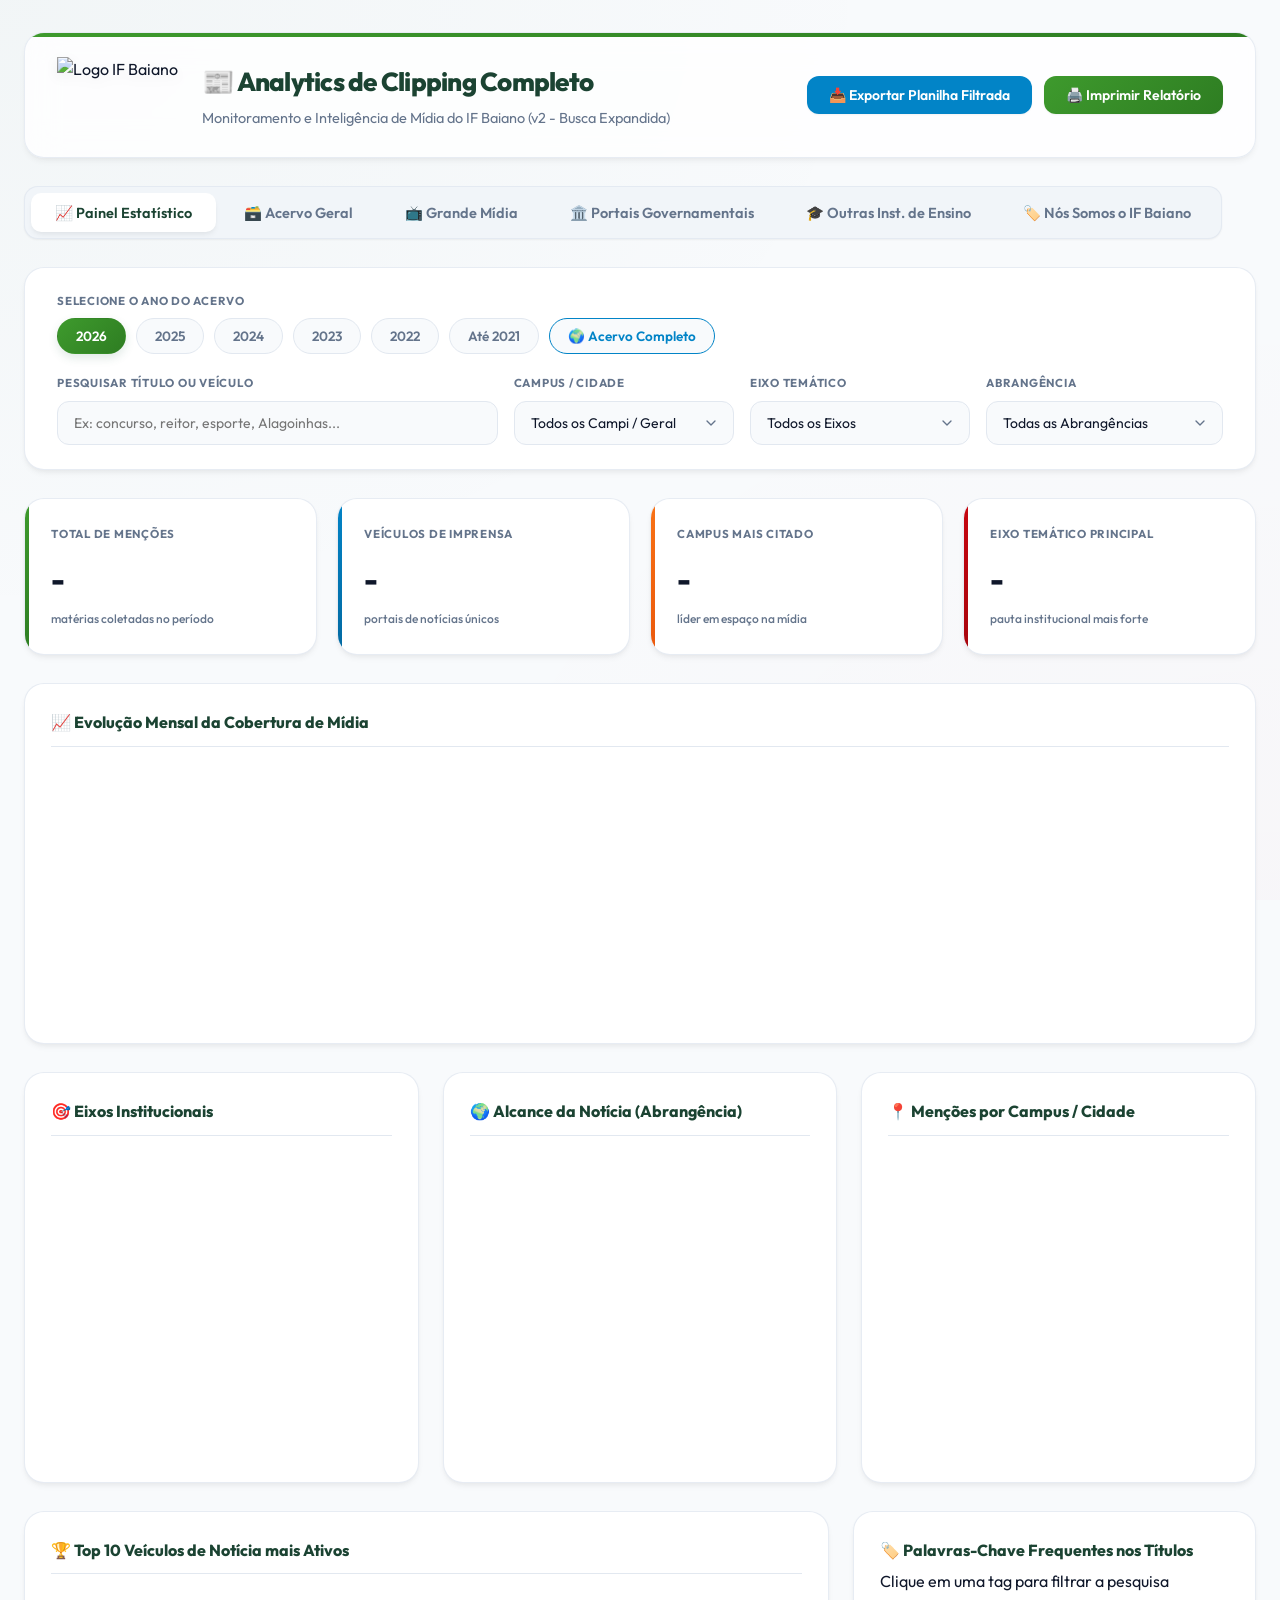
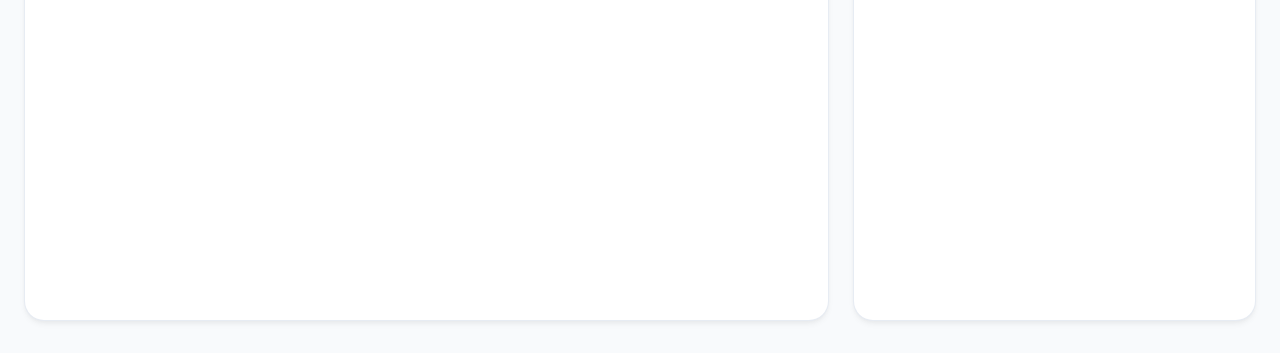
==== index.html @ 55d8e1f7 "Add files via upload" ====
<!DOCTYPE html>
<html lang="pt-BR">
<head>
    <meta charset="UTF-8">
    <meta name="viewport" content="width=device-width, initial-scale=1.0">
    <title>Dashboard Analytics | Clipping IF Baiano (Completo)</title>
    <link rel="icon" href="data:,">
    
    <!-- Google Fonts & Tailwind-like CSS variables -->
    <link href="https://fonts.googleapis.com/css2?family=Outfit:wght@300;400;500;600;700;800&display=swap" rel="stylesheet">
    <script src="https://cdnjs.cloudflare.com/ajax/libs/PapaParse/5.4.1/papaparse.min.js"></script>
    <script src="https://cdn.jsdelivr.net/npm/chart.js"></script>
    
    <style>
        :root {
            --brand-primary: #3E9A2D; /* Verde Forest Escuro IF Baiano */
            --brand-secondary: #2E7D22; /* Verde Médio */
            --brand-accent: #C80710; /* Vermelho IF Baiano */
            --brand-accent-hover: #A6050D;
            --brand-light-green: #F4F9F4;
            --brand-gradient: linear-gradient(135deg, #3E9A2D 0%, #2E7D22 100%);
            --brand-accent-gradient: linear-gradient(135deg, #C80710 0%, #A6050D 100%);
            
            --bg-main: #f8fafc;
            --bg-card: #ffffff;
            --border-color: #e2e8f0;
            --text-main: #0f172a;
            --text-muted: #64748b;
            
            --shadow-sm: 0 1px 2px rgba(0,0,0,0.05);
            --shadow-md: 0 4px 6px -1px rgba(0,0,0,0.05), 0 2px 4px -1px rgba(0,0,0,0.03);
            --shadow-lg: 0 10px 25px -5px rgba(0,0,0,0.05), 0 8px 10px -6px rgba(0,0,0,0.03);
            --transition-smooth: all 0.25s cubic-bezier(0.4, 0, 0.2, 1);
        }

        * {
            box-sizing: border-box;
            margin: 0;
            padding: 0;
        }

        body {
            font-family: 'Outfit', sans-serif;
            background-color: var(--bg-main);
            color: var(--text-main);
            line-height: 1.6;
            padding: 32px 24px;
            background-image: 
                radial-gradient(at 0% 0%, rgba(45, 106, 79, 0.03) 0px, transparent 50%),
                radial-gradient(at 100% 100%, rgba(217, 4, 41, 0.015) 0px, transparent 50%);
            background-attachment: fixed;
        }

        .container {
            max-width: 1440px;
            margin: 0 auto;
            display: flex;
            flex-direction: column;
            gap: 28px;
        }

        /* HEADER */
        header {
            display: flex;
            align-items: center;
            justify-content: space-between;
            background: rgba(255, 255, 255, 0.8);
            backdrop-filter: blur(16px);
            -webkit-backdrop-filter: blur(16px);
            padding: 24px 32px;
            border-radius: 20px;
            box-shadow: var(--shadow-md);
            border: 1px solid rgba(226, 232, 240, 0.8);
            position: relative;
            overflow: hidden;
            flex-wrap: wrap;
            gap: 24px;
        }

        header::before {
            content: '';
            position: absolute;
            top: 0;
            left: 0;
            width: 100%;
            height: 4px;
            background: var(--brand-gradient);
        }

        .header-left {
            display: flex;
            align-items: center;
            gap: 24px;
            z-index: 2;
        }

        .logo-if {
            height: 76px;
            object-fit: contain;
            transition: var(--transition-smooth);
            filter: drop-shadow(0 4px 6px rgba(0,0,0,0.05));
        }

        .logo-if:hover {
            transform: scale(1.04) rotate(-1deg);
        }

        .header-title h1 {
            font-size: 26px;
            font-weight: 800;
            color: #1b4332;
            letter-spacing: -0.75px;
        }

        .header-title p {
            color: var(--text-muted);
            font-size: 14.5px;
            font-weight: 400;
            margin-top: 4px;
        }

        .header-actions {
            display: flex;
            gap: 12px;
            z-index: 2;
        }

        /* BUTTONS */
        .btn {
            display: inline-flex;
            align-items: center;
            gap: 8px;
            background-color: var(--bg-card);
            border: 1px solid var(--border-color);
            padding: 10px 22px;
            border-radius: 12px;
            font-size: 14px;
            font-weight: 600;
            color: var(--text-main);
            cursor: pointer;
            transition: var(--transition-smooth);
            font-family: inherit;
            box-shadow: var(--shadow-sm);
        }

        .btn:hover {
            background-color: #f8fafc;
            border-color: #cbd5e1;
            transform: translateY(-2px);
            box-shadow: var(--shadow-md);
        }
        
        .btn:active {
            transform: translateY(0);
        }

        .btn-primary {
            background: var(--brand-gradient);
            border: none;
            color: #ffffff;
        }

        .btn-primary:hover {
            background: linear-gradient(135deg, #143225 0%, #1e4634 100%);
            border: none;
            box-shadow: 0 4px 12px rgba(45, 106, 79, 0.2);
        }

        .btn-accent {
            background: #0284c7;
            border: none;
            color: #ffffff;
        }

        .btn-accent:hover {
            background: #0369a1;
            border: none;
            box-shadow: 0 4px 12px rgba(2, 132, 199, 0.2);
        }

        /* NAVIGATION TABS */
        .tabs-nav {
            display: flex;
            background: #f1f5f9;
            padding: 6px;
            border-radius: 14px;
            gap: 4px;
            max-width: fit-content;
            border: 1px solid rgba(226, 232, 240, 0.8);
            box-shadow: var(--shadow-sm);
        }

        .tab-btn {
            background: none;
            border: none;
            font-size: 14.5px;
            font-weight: 600;
            color: var(--text-muted);
            cursor: pointer;
            padding: 10px 24px;
            border-radius: 10px;
            transition: var(--transition-smooth);
            font-family: inherit;
        }

        .tab-btn:hover:not(.active) {
            color: var(--brand-primary);
            background: rgba(255, 255, 255, 0.5);
        }

        .tab-btn.active {
            color: #1b4332;
            background: var(--bg-card);
            box-shadow: var(--shadow-md);
        }

        /* FILTER BAR & ACTIONS */
        .filter-panel {
            background: var(--bg-card);
            padding: 24px 32px;
            border-radius: 20px;
            box-shadow: var(--shadow-md);
            border: 1px solid rgba(226, 232, 240, 0.8);
            display: flex;
            flex-direction: column;
            gap: 20px;
            position: relative;
        }

        .filter-row {
            display: flex;
            justify-content: space-between;
            align-items: center;
            flex-wrap: wrap;
            gap: 16px;
        }

        .year-filters {
            display: flex;
            gap: 10px;
            flex-wrap: wrap;
        }

        .btn-year {
            background: #f8fafc;
            border: 1px solid var(--border-color);
            padding: 8px 18px;
            border-radius: 30px;
            font-size: 13.5px;
            cursor: pointer;
            font-weight: 600;
            color: var(--text-muted);
            transition: var(--transition-smooth);
            font-family: inherit;
        }

        .btn-year:hover {
            background-color: #e2e8f0;
            color: var(--text-main);
            transform: translateY(-1px);
        }

        .btn-year.active {
            background: var(--brand-gradient);
            color: #ffffff;
            border-color: transparent;
            box-shadow: 0 4px 10px rgba(45, 106, 79, 0.15);
        }

        .btn-year.especial {
            border-color: #0284c7;
            color: #0284c7;
        }

        .btn-year.especial:hover {
            background-color: #f0f9ff;
        }

        .btn-year.especial.active {
            background: linear-gradient(135deg, #0284c7 0%, #0369a1 100%);
            color: #ffffff;
            border-color: transparent;
            box-shadow: 0 4px 10px rgba(2, 132, 199, 0.15);
        }

        .filter-selects {
            display: grid;
            grid-template-columns: 2fr 1fr 1fr 1fr;
            gap: 16px;
            width: 100%;
        }

        @media (max-width: 900px) {
            .filter-selects {
                grid-template-columns: 1fr 1fr;
            }
        }

        @media (max-width: 600px) {
            .filter-selects {
                grid-template-columns: 1fr;
            }
        }

        .filter-select-group {
            display: flex;
            flex-direction: column;
            gap: 8px;
        }

        .filter-select-group label {
            font-size: 11.5px;
            font-weight: 700;
            text-transform: uppercase;
            color: var(--text-muted);
            letter-spacing: 0.75px;
        }

        .filter-select-group select {
            padding: 12px 16px;
            border-radius: 12px;
            border: 1px solid var(--border-color);
            font-family: inherit;
            font-size: 14px;
            color: var(--text-main);
            outline: none;
            background-color: #f8fafc;
            cursor: pointer;
            transition: var(--transition-smooth);
            appearance: none;
            background-image: url("data:image/svg+xml;charset=UTF-8,%3Csvg xmlns='http://www.w3.org/2000/svg' viewBox='0 0 24 24' fill='none' stroke='%2364748b' stroke-width='2' stroke-linecap='round' stroke-linejoin='round'%3E%3Cpolyline points='6 9 12 15 18 9'%3E%3C/polyline%3E%3C/svg%3E");
            background-repeat: no-repeat;
            background-position: right 14px center;
            background-size: 16px;
            padding-right: 40px;
        }

        .filter-select-group select:focus {
            border-color: var(--brand-secondary);
            background-color: #ffffff;
            box-shadow: 0 0 0 4px rgba(45, 106, 79, 0.12);
        }

        .search-box-container {
            display: flex;
            flex-direction: column;
            gap: 8px;
        }

        .search-box-container label {
            font-size: 11.5px;
            font-weight: 700;
            text-transform: uppercase;
            color: var(--text-muted);
            letter-spacing: 0.75px;
        }

        .search-input-wrapper {
            position: relative;
        }

        .search-input-wrapper input {
            width: 100%;
            padding: 12px 16px;
            padding-right: 44px;
            border-radius: 12px;
            border: 1px solid var(--border-color);
            outline: none;
            font-family: inherit;
            font-size: 14px;
            background-color: #f8fafc;
            transition: var(--transition-smooth);
        }

        .search-input-wrapper input:focus {
            border-color: var(--brand-secondary);
            background-color: #ffffff;
            box-shadow: 0 0 0 4px rgba(45, 106, 79, 0.12);
        }

        .search-clear-btn {
            position: absolute;
            right: 14px;
            top: 50%;
            transform: translateY(-50%);
            background: none;
            border: none;
            color: var(--text-muted);
            cursor: pointer;
            font-size: 16px;
            display: none;
            transition: var(--transition-smooth);
        }

        .search-clear-btn:hover {
            color: var(--brand-accent);
            transform: translateY(-50%) scale(1.1);
        }

        /* STATS CARDS */
        .stats-grid {
            display: grid;
            grid-template-columns: repeat(auto-fit, minmax(260px, 1fr));
            gap: 20px;
        }

        .stat-card {
            background: var(--bg-card);
            padding: 26px;
            border-radius: 20px;
            box-shadow: var(--shadow-md);
            border: 1px solid rgba(226, 232, 240, 0.8);
            display: flex;
            flex-direction: column;
            justify-content: space-between;
            position: relative;
            transition: var(--transition-smooth);
            overflow: hidden;
        }

        .stat-card::after {
            content: '';
            position: absolute;
            top: 0;
            left: 0;
            width: 4px;
            height: 100%;
            background: var(--brand-gradient);
        }

        .stat-card:hover {
            transform: translateY(-4px);
            box-shadow: var(--shadow-lg);
        }

        .stat-card.accent-red::after { background: var(--brand-accent-gradient); }
        .stat-card.accent-blue::after { background: linear-gradient(135deg, #0284c7 0%, #0369a1 100%); }
        .stat-card.accent-orange::after { background: linear-gradient(135deg, #f97316 0%, #ea580c 100%); }

        .stat-card h3 {
            font-size: 11.5px;
            color: var(--text-muted);
            text-transform: uppercase;
            font-weight: 700;
            letter-spacing: 0.75px;
            margin-bottom: 12px;
        }

        .stat-card .valor {
            font-size: 30px;
            font-weight: 800;
            color: #0f172a;
            margin-bottom: 6px;
            letter-spacing: -1px;
        }

        .stat-card .subtext {
            font-size: 12px;
            color: var(--text-muted);
            font-weight: 500;
        }

        /* KEYWORDS TAG CLOUD CARD */
        .keywords-card {
            background: var(--bg-card);
            padding: 26px;
            border-radius: 20px;
            box-shadow: var(--shadow-md);
            border: 1px solid rgba(226, 232, 240, 0.8);
            height: 100%;
            display: flex;
            flex-direction: column;
            gap: 16px;
        }

        .keywords-card h3 {
            font-size: 16px;
            font-weight: 750;
            color: #1b4332;
        }

        .tags-container {
            display: flex;
            flex-wrap: wrap;
            gap: 8px;
        }

        .tag-word {
            background-color: #f1f5f9;
            color: #475569;
            padding: 8px 14px;
            border-radius: 30px;
            font-size: 12.5px;
            font-weight: 600;
            cursor: pointer;
            transition: var(--transition-smooth);
            border: 1px solid var(--border-color);
        }

        .tag-word:hover {
            background-color: var(--brand-light-green);
            color: var(--brand-primary);
            border-color: #a7f3d0;
            transform: translateY(-1px) scale(1.03);
        }

        .tag-word.active {
            background: var(--brand-gradient);
            color: #ffffff;
            border-color: transparent;
            box-shadow: 0 4px 8px rgba(45, 106, 79, 0.15);
        }

        /* DASHBOARD CHARTS GRID */
        .charts-row-full {
            width: 100%;
        }

        .charts-grid-3 {
            display: grid;
            grid-template-columns: repeat(auto-fit, minmax(380px, 1fr));
            gap: 24px;
        }

        @media (max-width: 600px) {
            .charts-grid-3 {
                grid-template-columns: 1fr;
            }
        }

        .chart-box {
            background: var(--bg-card);
            padding: 26px;
            border-radius: 20px;
            box-shadow: var(--shadow-md);
            border: 1px solid rgba(226, 232, 240, 0.8);
            display: flex;
            flex-direction: column;
            gap: 20px;
            transition: var(--transition-smooth);
        }

        .chart-box:hover {
            box-shadow: var(--shadow-lg);
        }

        .chart-box h3 {
            font-size: 16px;
            font-weight: 750;
            color: #1b4332;
            padding-bottom: 10px;
            border-bottom: 1px solid var(--border-color);
        }

        .chart-container {
            position: relative;
            height: 300px;
            width: 100%;
        }

        /* TABLE VIEW */
        .table-box {
            background: var(--bg-card);
            padding: 26px;
            border-radius: 20px;
            box-shadow: var(--shadow-md);
            border: 1px solid rgba(226, 232, 240, 0.8);
            overflow: hidden;
            display: flex;
            flex-direction: column;
            gap: 16px;
        }

        .table-header {
            display: flex;
            justify-content: space-between;
            align-items: center;
            flex-wrap: wrap;
            gap: 12px;
        }

        .table-header h2 {
            font-size: 18px;
            font-weight: 750;
            color: #1b4332;
        }

        .table-wrapper {
            overflow-x: auto;
            border-radius: 12px;
            border: 1px solid var(--border-color);
        }

        table {
            width: 100%;
            border-collapse: collapse;
            font-size: 14.5px;
            text-align: left;
        }

        th {
            background-color: #f8fafc;
            color: var(--text-muted);
            font-weight: 750;
            padding: 16px 20px;
            border-bottom: 2px solid var(--border-color);
            font-size: 11.5px;
            text-transform: uppercase;
            letter-spacing: 0.75px;
        }

        td {
            padding: 16px 20px;
            border-bottom: 1px solid var(--border-color);
            color: var(--text-main);
            vertical-align: middle;
        }

        tr:last-child td {
            border-bottom: none;
        }

        tr {
            transition: var(--transition-smooth);
        }

        tr:hover td {
            background-color: #f8fafc;
        }

        /* BADGES FOR TABLE CELLS */
        .badge {
            display: inline-flex;
            align-items: center;
            padding: 5px 10px;
            border-radius: 8px;
            font-size: 11px;
            font-weight: 700;
            text-transform: uppercase;
            letter-spacing: 0.5px;
        }

        .badge-eixo-ensino { background: linear-gradient(120deg, #e8f5e9, #c8e6c9); color: #1b5e20; border: 1px solid rgba(27,94,32,0.1); }
        .badge-eixo-pesquisa { background: linear-gradient(120deg, #f3e5f5, #e1bee7); color: #4a148c; border: 1px solid rgba(74,20,140,0.1); }
        .badge-eixo-extensão { background: linear-gradient(120deg, #e3f2fd, #bbdefb); color: #0d47a1; border: 1px solid rgba(13,71,161,0.1); }
        .badge-eixo-rh { background: linear-gradient(120deg, #fff3e0, #ffe0b2); color: #e65100; border: 1px solid rgba(230,81,0,0.1); }
        .badge-eixo-institucional { background: linear-gradient(120deg, #f1f5f9, #e2e8f0); color: #475569; border: 1px solid rgba(71,85,105,0.1); }

        .badge-abrangencia-nac { background: #ffebee; color: #c62828; border: 1px solid rgba(198,40,40,0.1); }
        .badge-abrangencia-reg { background: #e0f2f1; color: #00695c; border: 1px solid rgba(0,105,92,0.1); }
        .badge-abrangencia-gov { background: #f1f8e9; color: #33691e; border: 1px solid rgba(51,105,30,0.1); }
        .badge-abrangencia-edu { background: #e0f7fa; color: #006064; border: 1px solid rgba(0,96,100,0.1); }
        .badge-abrangencia-nicho { background: #ede7f6; color: #4527a0; border: 1px solid rgba(69,39,160,0.1); }
        .badge-abrangencia-local { background: #eceff1; color: #37474f; border: 1px solid rgba(55,71,79,0.1); }

        .badge-campus {
            background-color: #f1f5f9;
            color: #475569;
            border: 1px solid var(--border-color);
        }

        .link-url {
            color: #0284c7;
            text-decoration: none;
            font-weight: 700;
            transition: var(--transition-smooth);
            font-size: 13.5px;
        }

        .link-url:hover {
            color: #0369a1;
            text-decoration: underline;
        }

        /* PAGINATION */
        .paginacao {
            display: flex;
            justify-content: space-between;
            align-items: center;
            margin-top: 12px;
            padding-top: 20px;
            border-top: 1px solid var(--border-color);
            flex-wrap: wrap;
            gap: 16px;
        }

        .pag-info {
            font-size: 14px;
            color: var(--text-muted);
            font-weight: 600;
        }

        .pag-controls {
            display: flex;
            align-items: center;
            gap: 6px;
            flex-wrap: wrap;
        }

        .btn-pag {
            display: inline-flex;
            align-items: center;
            justify-content: center;
            height: 38px;
            min-width: 38px;
            padding: 0 12px;
            background-color: var(--bg-card);
            border: 1px solid var(--border-color);
            border-radius: 10px;
            font-size: 13.5px;
            font-weight: 600;
            color: var(--text-main);
            cursor: pointer;
            transition: var(--transition-smooth);
            font-family: inherit;
        }

        .btn-pag:hover:not(:disabled) {
            background-color: #f1f5f9;
            border-color: #cbd5e1;
            color: var(--brand-primary);
        }

        .btn-pag.active {
            background: var(--brand-gradient);
            border-color: transparent;
            color: #ffffff;
            box-shadow: 0 4px 8px rgba(45, 106, 79, 0.15);
        }

        .btn-pag:disabled {
            opacity: 0.4;
            cursor: not-allowed;
            background-color: #f8fafc;
        }
        
        .pag-ellipsis {
            display: inline-flex;
            align-items: center;
            justify-content: center;
            width: 38px;
            height: 38px;
            font-size: 14px;
            color: var(--text-muted);
            font-weight: 600;
        }

        /* LOADING */
        .loading-overlay {
            position: fixed;
            top: 0;
            left: 0;
            width: 100%;
            height: 100%;
            background: rgba(255,255,255,0.9);
            display: flex;
            flex-direction: column;
            justify-content: center;
            align-items: center;
            z-index: 1000;
            display: none;
            gap: 20px;
            backdrop-filter: blur(8px);
        }

        .spinner {
            width: 54px;
            height: 54px;
            border: 4px solid var(--border-color);
            border-top-color: var(--brand-primary);
            border-radius: 50%;
            animation: spin 0.85s linear infinite;
        }

        @keyframes spin {
            to { transform: rotate(360deg); }
        }

        .tab-content {
            display: none;
            animation: fadeIn 0.35s cubic-bezier(0.4, 0, 0.2, 1);
        }

        .tab-content.active {
            display: flex;
            flex-direction: column;
            gap: 28px;
        }

        @keyframes fadeIn {
            from { opacity: 0; transform: translateY(6px); }
            to { opacity: 1; transform: translateY(0); }
        }

        /* PRINT STYLES */
        @media print {
            .tabs-nav, .filter-panel, .paginacao, .loading-overlay, .header-actions, .no-print, th:last-child, td:last-child {
                display: none !important;
            }
            body {
                background: white;
                padding: 0;
                color: #000;
            }
            .container {
                max-width: 100%;
                margin: 0;
            }
            .chart-box, .stat-card, .table-box {
                box-shadow: none !important;
                border: 1px solid #ddd !important;
                break-inside: avoid;
                margin-bottom: 15px;
            }
            .tab-content {
                display: block !important;
            }
            .tab-content:not(.active) {
                display: block !important;
            }
            table {
                font-size: 11px;
            }
            th, td {
                padding: 6px 8px;
            }
        }
    
        /* ===================== ACESSIBILIDADE & A11Y ===================== */
        .a11y-toolbar-top {
            display: flex; align-items: center; gap: 8px; margin-left: 15px;
        }
        .a11y-btn {
            background: rgba(255,255,255,0.15); border: 1px solid rgba(255,255,255,0.3);
            color: #fff; padding: 4px 10px; border-radius: 4px; font-size: 0.8rem;
            font-weight: 700; cursor: pointer; transition: 0.2s;
        }
        .a11y-btn:hover { background: #fff; color: #3E9A2D; }
        
        body.high-contrast {
            background: #000000 !important; color: #ffffff !important;
        }
        body.high-contrast header, body.high-contrast footer, body.high-contrast section, body.high-contrast div, body.high-contrast table, body.high-contrast tr, body.high-contrast td, body.high-contrast th {
            background: #000000 !important; color: #ffffff !important; border-color: #ffd700 !important;
        }
        body.high-contrast a, body.high-contrast h1, body.high-contrast h2, body.high-contrast h3, body.high-contrast p, body.high-contrast span {
            color: #ffffff !important; text-shadow: none !important;
        }
        body.high-contrast button, body.high-contrast .badge {
            background: #111111 !important; color: #ffd700 !important; border: 1px solid #ffd700 !important;
        }

    </style>
</head>
<body>

<!-- Global loading indicator -->
<div id="loading-global" class="loading-overlay">
    <div class="spinner"></div>
    <div style="font-weight:600; color:var(--brand-primary)">Processando acervo de mídia...</div>
</div>

<div class="container">
    <!-- Header -->
    <header>
        <div class="header-left">
            <img src="https://github.com/ascomifbaiano/radar-ifbaiano/blob/main/marca-if-baiano-vertical.png?raw=true" alt="Logo IF Baiano" class="logo-if">
            <div class="header-title">
                <h1>📰 Analytics de Clipping Completo</h1>
                <p>Monitoramento e Inteligência de Mídia do IF Baiano (v2 - Busca Expandida)</p>
            </div>
        </div>
        <div class="header-actions">
            <button class="btn btn-accent" onclick="exportarCSV()">📥 Exportar Planilha Filtrada</button>
            <button class="btn btn-primary" onclick="prepararEImprimir()">🖨️ Imprimir Relatório</button>
        </div>
    </header>

    <!-- Navigation Tabs -->
    <div class="tabs-nav" style="flex-wrap: wrap;">
        <button class="tab-btn active" id="tab-btn-metrics" onclick="abrirAba('aba-metricas')">📈 Painel Estatístico</button>
        <button class="tab-btn" id="tab-btn-table" onclick="abrirAba('aba-tabela')">🗃️ Acervo Geral</button>
        <button class="tab-btn" id="tab-btn-grande-midia" onclick="abrirAba('aba-grande-midia')">📺 Grande Mídia</button>
        <button class="tab-btn" id="tab-btn-gov" onclick="abrirAba('aba-gov')">🏛️ Portais Governamentais</button>
        <button class="tab-btn" id="tab-btn-edu" onclick="abrirAba('aba-edu')">🎓 Outras Inst. de Ensino</button>
        <button class="tab-btn" id="tab-btn-somos" onclick="abrirAba('aba-somos')">🏷️ Nós Somos o IF Baiano</button>
    </div>

    <!-- Filter Control Panel -->
    <div class="filter-panel">
        <div class="filter-row">
            <div class="filter-select-group" style="flex: 0 0 100%;">
                <label>Selecione o Ano do Acervo</label>
                <div class="year-filters" id="clipping-years-container"></div>
            </div>
        </div>
        
        <div class="filter-selects">
            <div class="search-box-container">
                <label for="inputBusca">Pesquisar Título ou Veículo</label>
                <div class="search-input-wrapper">
                    <input type="text" id="inputBusca" placeholder="Ex: concurso, reitor, esporte, Alagoinhas..." onkeyup="aplicarFiltros()">
                    <button class="search-clear-btn" id="search-clear-btn" onclick="limparBusca()">✕</button>
                </div>
            </div>

            <div class="filter-select-group">
                <label for="selectCampus">Campus / Cidade</label>
                <select id="selectCampus" onchange="aplicarFiltros()">
                    <option value="">Todos os Campi / Geral</option>
                </select>
            </div>

            <div class="filter-select-group">
                <label for="selectEixo">Eixo Temático</label>
                <select id="selectEixo" onchange="aplicarFiltros()">
                    <option value="">Todos os Eixos</option>
                    <option value="Ensino">Ensino</option>
                    <option value="Pesquisa">Pesquisa</option>
                    <option value="Extensão">Extensão</option>
                    <option value="Gestão e RH">Gestão e RH</option>
                    <option value="Institucional">Institucional</option>
                </select>
            </div>

            <div class="filter-select-group">
                <label for="selectAbrangencia">Abrangência</label>
                <select id="selectAbrangencia" onchange="aplicarFiltros()">
                    <option value="">Todas as Abrangências</option>
                    <option value="Imprensa Local">Imprensa Local</option>
                    <option value="Imprensa Regional (Bahia)">Imprensa Regional (Bahia)</option>
                    <option value="Imprensa (Nacional)">Imprensa (Nacional)</option>
                    <option value="Governamental">Governamental</option>
                    <option value="Outras Instituições de Ensino">Outras Instituições de Ensino</option>
                    <option value="Especializados (Nichos)">Especializados (Nichos)</option>
                </select>
            </div>
        </div>
    </div>

    <!-- Metrics View (Dashboard) -->
    <div id="aba-metricas" class="tab-content active">
        <!-- Key KPIs -->
        <div class="stats-grid">
            <div class="stat-card">
                <h3>Total de Menções</h3>
                <div id="kpi-total" class="valor">-</div>
                <div class="subtext">matérias coletadas no período</div>
            </div>
            <div class="stat-card accent-blue">
                <h3>Veículos de Imprensa</h3>
                <div id="kpi-veiculos" class="valor">-</div>
                <div class="subtext">portais de notícias únicos</div>
            </div>
            <div class="stat-card accent-orange">
                <h3>Campus Mais Citado</h3>
                <div id="kpi-top-campus" class="valor">-</div>
                <div class="subtext">líder em espaço na mídia</div>
            </div>
            <div class="stat-card accent-red">
                <h3>Eixo Temático Principal</h3>
                <div id="kpi-top-eixo" class="valor">-</div>
                <div class="subtext">pauta institucional mais forte</div>
            </div>
        </div>

        <!-- Trend Chart Evolution (Full Width) -->
        <div class="charts-row-full">
            <div class="chart-box">
                <h3>📈 Evolução Mensal da Cobertura de Mídia</h3>
                <div class="chart-container" style="height: 250px;">
                    <canvas id="chartEvolucao"></canvas>
                </div>
            </div>
        </div>

        <!-- 3-Column Grid for Distribution Charts -->
        <div class="charts-grid-3">
            <div class="chart-box">
                <h3>🎯 Eixos Institucionais</h3>
                <div class="chart-container">
                    <canvas id="chartEixos"></canvas>
                </div>
            </div>
            <div class="chart-box">
                <h3>🌍 Alcance da Notícia (Abrangência)</h3>
                <div class="chart-container">
                    <canvas id="chartAbrangencia"></canvas>
                </div>
            </div>
            <div class="chart-box">
                <h3>📍 Menções por Campus / Cidade</h3>
                <div class="chart-container">
                    <canvas id="chartCampi"></canvas>
                </div>
            </div>
        </div>

        <!-- Bottom Grid: Leaderboards and Tag Cloud -->
        <div class="charts-grid-3" style="grid-template-columns: 2fr 1fr;">
            <div class="chart-box">
                <h3>🏆 Top 10 Veículos de Notícia mais Ativos</h3>
                <div class="chart-container">
                    <canvas id="chartVeiculos"></canvas>
                </div>
            </div>
            <div class="keywords-card">
                <h3>🏷️ Palavras-Chave Frequentes nos Títulos</h3>
                <div class="subtext" style="margin-top: -10px; margin-bottom: 5px;">Clique em uma tag para filtrar a pesquisa</div>
                <div id="tags-cloud-container" class="tags-container">
                    <!-- Palavras frequentes dinâmicas -->
                </div>
            </div>
        </div>
    </div>

    <!-- Table View (Acervo) -->
    <div id="aba-tabela" class="tab-content">
        <div class="table-box">
            <div class="table-header">
                <h2 id="table-title">Registros Encontrados (Carregando...)</h2>
            </div>
            
            <div class="table-wrapper">
                <table>
                    <thead>
                        <tr>
                            <th width="100">Data</th>
                            <th width="140">Campus</th>
                            <th width="140">Eixo</th>
                            <th width="150">Abrangência</th>
                            <th width="200">Veículo</th>
                            <th>Assunto</th>
                            <th width="100" class="no-print">Link</th>
                        </tr>
                    </thead>
                    <tbody id="tabela-corpo"></tbody>
                </table>
            </div>

            <!-- Pagination controls -->
            <div class="paginacao">
                <div class="pag-info" id="info-pag">Exibindo 0 registros</div>
                <div class="pag-controls" id="pag-controls-container">
                    <!-- Botões de páginas dinâmicos -->
                </div>
            </div>
        </div>
    </div>

    <!-- Grande Mídia View -->
    <div id="aba-grande-midia" class="tab-content">
        <div class="table-box">
            <div class="table-header">
                <h2 id="grande-midia-table-title">Notícias na Grande Mídia (Carregando...)</h2>
            </div>
            <div class="table-wrapper">
                <table>
                    <thead>
                        <tr>
                            <th width="100">Data</th>
                            <th width="140">Campus</th>
                            <th width="140">Eixo</th>
                            <th width="150">Abrangência</th>
                            <th width="200">Veículo</th>
                            <th>Assunto</th>
                            <th width="100" class="no-print">Link</th>
                        </tr>
                    </thead>
                    <tbody id="grande-midia-tabela-corpo"></tbody>
                </table>
            </div>
            <div class="paginacao">
                <div class="pag-info" id="grande-midia-info-pag">Exibindo 0 registros</div>
                <div class="pag-controls" id="grande-midia-pag-controls-container"></div>
            </div>
        </div>
    </div>

    <!-- Portais Governamentais View -->
    <div id="aba-gov" class="tab-content">
        <div class="table-box">
            <div class="table-header">
                <h2 id="gov-table-title">Notícias em Portais Governamentais (Carregando...)</h2>
            </div>
            <div class="table-wrapper">
                <table>
                    <thead>
                        <tr>
                            <th width="100">Data</th>
                            <th width="140">Campus</th>
                            <th width="140">Eixo</th>
                            <th width="150">Abrangência</th>
                            <th width="200">Veículo</th>
                            <th>Assunto</th>
                            <th width="100" class="no-print">Link</th>
                        </tr>
                    </thead>
                    <tbody id="gov-tabela-corpo"></tbody>
                </table>
            </div>
            <div class="paginacao">
                <div class="pag-info" id="gov-info-pag">Exibindo 0 registros</div>
                <div class="pag-controls" id="gov-pag-controls-container"></div>
            </div>
        </div>
    </div>

    <!-- Outras Instituições de Ensino View -->
    <div id="aba-edu" class="tab-content">
        <div class="table-box">
            <div class="table-header">
                <h2 id="edu-table-title">Notícias em Outras Instituições de Ensino (Carregando...)</h2>
            </div>
            <div class="table-wrapper">
                <table>
                    <thead>
                        <tr>
                            <th width="100">Data</th>
                            <th width="140">Campus</th>
                            <th width="140">Eixo</th>
                            <th width="150">Abrangência</th>
                            <th width="200">Veículo</th>
                            <th>Assunto</th>
                            <th width="100" class="no-print">Link</th>
                        </tr>
                    </thead>
                    <tbody id="edu-tabela-corpo"></tbody>
                </table>
            </div>
            <div class="paginacao">
                <div class="pag-info" id="edu-info-pag">Exibindo 0 registros</div>
                <div class="pag-controls" id="edu-pag-controls-container"></div>
            </div>
        </div>
    </div>

    <!-- Nós Somos o IF Baiano (Correções) -->
    <div id="aba-somos" class="tab-content">
        <div class="filter-panel" style="border-left-color: var(--brand-accent); background-color: #fff5f5;">
            <div style="display:flex; align-items:center; gap:16px;">
                <span style="font-size:32px;">📢</span>
                <div>
                    <h3 style="color:var(--brand-accent); font-weight:800; font-size:18px;">Espaço de Identidade e Correção Histórica</h3>
                    <p style="color:var(--text-muted); font-size:14px; margin-top:2px;">
                        Esta aba reúne todas as notícias capturadas onde jornais e portais de notícias se referiram incorretamente ao <strong>IF Baiano</strong> utilizando o termo <strong>IFBA</strong> ou <strong>Instituto Federal da Bahia</strong>. 
                        Estas menções ocorrem frequentemente em cidades onde apenas o IF Baiano atua.
                    </p>
                </div>
            </div>
        </div>

        <div class="table-box">
            <div class="table-header">
                <h2 id="somos-table-title" style="color: var(--brand-accent);">Menções Incorretas Detectadas (0)</h2>
            </div>
            
            <div class="table-wrapper">
                <table>
                    <thead>
                        <tr>
                            <th width="100">Data</th>
                            <th width="160">Campus Afetado</th>
                            <th width="200">Veículo / Portal</th>
                            <th>Título da Matéria (Como foi publicado)</th>
                            <th width="160">Termo Incorreto Lido</th>
                            <th width="100" class="no-print">Link</th>
                        </tr>
                    </thead>
                    <tbody id="somos-tabela-corpo"></tbody>
                </table>
            </div>
        </div>
    </div>
</div>

<script>
    const ts = new Date().getTime();
    let statsGlobais = {};
    let cacheDados = {}; 
    let dadosOriginais = []; // Dados originais do ano ativo
    let dadosFiltrados = [];  // Dados após filtros aplicados
    
    let anoAtivo = '';
    let abaAtiva = 'aba-metricas';
    let paginaAtual = 1;
    const itensPorPagina = 25; 
    let graficos = {};
    let tagAtiva = '';

    // Stop words para a nuvem de palavras em português
    const stopWords = new Set([
        'de', 'a', 'o', 'que', 'e', 'do', 'da', 'em', 'um', 'para', 'é', 'com', 'não', 'uma', 'os', 'no', 'se', 'na', 'por', 
        'mais', 'as', 'dos', 'das', 'como', 'mas', 'foi', 'ao', 'ele', 'pelo', 'pela', 'até', 'isso', 'ela', 'entre', 'depois', 
        'sem', 'mesmo', 'aos', 'seus', 'suas', 'sobre', 'aberto', 'abertas', 'abre', 'vagas', 'vaga', 'concurso', 'processo', 
        'seletivo', 'seleção', 'professor', 'substituto', 'inscrições', 'estágio', 'cursos', 'técnicos', 'superior', 'baiano', 
        'federal', 'instituto', 'if', 'nas', 'nos', 'sob', 'o', 'a', 'os', 'as', 'em', 'um', 'uma', 'uns', 'umas', 'da', 'das', 
        'de', 'do', 'dos', 'no', 'na', 'nos', 'nas', 'ao', 'aos', 'pelo', 'pelos', 'pela', 'pelas', 'com', 'sem', 'por', 'para'
    ]);

    async function iniciar() {
        showLoading(true);
        try {
            // Configurações globais de estilo para o Chart.js
            if (window.Chart) {
                Chart.defaults.font.family = "'Outfit', sans-serif";
                Chart.defaults.font.size = 12;
                Chart.defaults.color = "#64748b";
                Chart.defaults.plugins.tooltip.backgroundColor = "rgba(15, 23, 42, 0.9)";
                Chart.defaults.plugins.tooltip.titleFont = { family: "'Outfit', sans-serif", weight: 'bold' };
                Chart.defaults.plugins.tooltip.bodyFont = { family: "'Outfit', sans-serif" };
                Chart.defaults.plugins.tooltip.padding = 12;
                Chart.defaults.plugins.tooltip.cornerRadius = 8;
            }
            const r = await fetch(`data/stats.json?v=${ts}`);
            statsGlobais = await r.json();
            
            // Popula lista de anos disponíveis nos botões de filtro
            const anos = Object.keys(statsGlobais).sort((a, b) => {
                if (a === 'geral') return 1;
                if (b === 'geral') return -1;
                if (a === 'ate_2021') return 1;
                if (b === 'ate_2021') return -1;
                return parseInt(b) - parseInt(a);
            });

            const container = document.getElementById('clipping-years-container');
            container.innerHTML = ''; 
            anos.forEach(a => {
                let label = a === 'ate_2021' ? 'Até 2021' : (a === 'geral' ? '🌍 Acervo Completo' : a);
                let classe = (a === 'geral') ? 'btn-year especial' : 'btn-year';
                container.innerHTML += `<button class="${classe}" id="btn-${a}" onclick="selecionarAno('${a}')">${label}</button>`;
            });

            if (anos.length > 0) {
                await selecionarAno(anos[0]);
            }
        } catch (e) { 
            console.error("Erro ao iniciar painel:", e); 
        }
        showLoading(false);
    }

    async function selecionarAno(ano) {
        anoAtivo = ano;
        document.querySelectorAll('.btn-year').forEach(b => b.classList.remove('active'));
        const btn = document.getElementById(`btn-${ano}`);
        if(btn) btn.classList.add('active');

        // Carrega o CSV correspondente
        await carregarCSVDoAno(ano);
        
        // Popula o seletor de Campi baseado nos dados carregados
        popularSeletorCampi();
        
        // Reseta filtros secundários e aplica
        document.getElementById('selectCampus').value = '';
        document.getElementById('selectEixo').value = '';
        document.getElementById('selectAbrangencia').value = '';
        document.getElementById('inputBusca').value = '';
        tagAtiva = '';
        
        aplicarFiltros();
    }

    async function carregarCSVDoAno(ano) {
        if (cacheDados[ano]) {
            dadosOriginais = cacheDados[ano];
            return;
        }
        showLoading(true);
        return new Promise((resolve, reject) => {
            Papa.parse(`data/clipping_${ano}.csv?v=${ts}`, {
                download: true, 
                header: true, 
                skipEmptyLines: true,
                complete: (res) => {
                    // Ordena da notícia mais recente para a mais antiga (data decrescente)
                    res.data.sort((a, b) => {
                        const dataA = a.data ? a.data.trim() : "";
                        const dataB = b.data ? b.data.trim() : "";
                        return dataB.localeCompare(dataA);
                    });
                    cacheDados[ano] = res.data;
                    dadosOriginais = res.data;
                    showLoading(false);
                    resolve();
                },
                error: (err) => {
                    console.error("Erro PapaParse:", err);
                    showLoading(false);
                    reject(err);
                }
            });
        });
    }

    function popularSeletorCampi() {
        const campi = new Set();
        dadosOriginais.forEach(row => {
            if(row.campus && row.campus.trim() !== "") {
                campi.add(row.campus.trim());
            }
        });

        const select = document.getElementById('selectCampus');
        select.innerHTML = '<option value="">Todos os Campi / Geral</option>';
        
        // Ordena os campi alfabeticamente, colocando 'Geral / Não Especificado' e 'Reitoria' no final ou topo
        const ordenados = Array.from(campi).sort((a,b) => {
            if(a.startsWith('Geral')) return 1;
            if(b.startsWith('Geral')) return -1;
            if(a.startsWith('Reitoria')) return -1;
            if(b.startsWith('Reitoria')) return 1;
            return a.localeCompare(b);
        });

        ordenados.forEach(c => {
            select.innerHTML += `<option value="${c}">${c}</option>`;
        });
    }

    function aplicarFiltros() {
        const termoBusca = document.getElementById('inputBusca').value.toLowerCase().trim();
        const campusFiltro = document.getElementById('selectCampus').value;
        const eixoFiltro = document.getElementById('selectEixo').value;
        const abrangenciaFiltro = document.getElementById('selectAbrangencia').value;

        // Exibe botão de limpar busca se houver busca digitada
        const clearBtn = document.getElementById('search-clear-btn');
        if (termoBusca) {
            clearBtn.style.display = 'block';
        } else {
            clearBtn.style.display = 'none';
        }

        // Filtra a base original do ano
        dadosFiltrados = dadosOriginais.filter(row => {
            // Filtro textual (Assunto ou Veículo)
            const matchTexto = termoBusca === "" || 
                (row.assunto && row.assunto.toLowerCase().includes(termoBusca)) || 
                (row.veiculo && row.veiculo.toLowerCase().includes(termoBusca));
            
            // Filtro por Tag de palavra-chave
            const matchTag = tagAtiva === "" || 
                (row.assunto && row.assunto.toLowerCase().includes(tagAtiva));

            // Filtro de Campus
            const matchCampus = campusFiltro === "" || row.campus === campusFiltro;

            // Filtro de Eixo
            const matchEixo = eixoFiltro === "" || row.eixo_institucional === eixoFiltro;

            // Filtro de Abrangência
            const matchAbrangencia = abrangenciaFiltro === "" || row.abrangencia === abrangenciaFiltro;

            return matchTexto && matchTag && matchCampus && matchEixo && matchAbrangencia;
        });

        paginaAtual = 1;
        
        // Atualiza KPIs, Gráficos, Nuvem e Tabela
        recalcularKPIs();
        atualizarGraficos();
        gerarNuvemPalavras();
        renderizarTabela();
        
        if(abaAtiva === 'aba-grande-midia') renderizarTabelaGrandeMidia();
        else if(abaAtiva === 'aba-gov') renderizarTabelaGov();
        else if(abaAtiva === 'aba-edu') renderizarTabelaEdu();
        else if(abaAtiva === 'aba-somos') renderizarTabelaSomos();
    }

    function recalcularKPIs() {
        document.getElementById('kpi-total').innerText = dadosFiltrados.length;
        
        // Calcula veículos únicos
        const veiculos = new Set();
        const eixosContagem = {};
        const campusContagem = {};

        dadosFiltrados.forEach(row => {
            if(row.veiculo) veiculos.add(row.veiculo.trim());
            if(row.eixo_institucional) {
                eixosContagem[row.eixo_institucional] = (eixosContagem[row.eixo_institucional] || 0) + 1;
            }
            if(row.campus && row.campus !== 'Geral / Não Especificado') {
                campusContagem[row.campus] = (campusContagem[row.campus] || 0) + 1;
            }
        });

        document.getElementById('kpi-veiculos').innerText = veiculos.size;

        // Top Campus
        let topCampus = 'Nenhum';
        let maxCampusCount = 0;
        for (const [c, count] of Object.entries(campusContagem)) {
            if (count > maxCampusCount) {
                maxCampusCount = count;
                topCampus = c;
            }
        }
        document.getElementById('kpi-top-campus').innerText = maxCampusCount > 0 ? `${topCampus} (${maxCampusCount})` : 'N/A';

        // Top Eixo
        let topEixo = 'Nenhum';
        let maxEixoCount = 0;
        let totalEixos = 0;
        for (const [e, count] of Object.entries(eixosContagem)) {
            totalEixos += count;
            if (count > maxEixoCount) {
                maxEixoCount = count;
                topEixo = e;
            }
        }
        
        if (maxEixoCount > 0 && totalEixos > 0) {
            const pct = Math.round((maxEixoCount / totalEixos) * 100);
            document.getElementById('kpi-top-eixo').innerText = `${topEixo} (${pct}%)`;
        } else {
            document.getElementById('kpi-top-eixo').innerText = 'N/A';
        }
    }

    function gerarNuvemPalavras() {
        const wordCounts = {};
        dadosFiltrados.forEach(row => {
            if(!row.assunto) return;
            // Limpa pontuações comuns
            const palavras = row.assunto
                .toLowerCase()
                .replace(/[.,\/#!$%\^&\*;:{}=\-_`~()?"'’]/g, "")
                .split(/\s+/);
            
            palavras.forEach(p => {
                if(p.length > 3 && !stopWords.has(p)) {
                    wordCounts[p] = (wordCounts[p] || 0) + 1;
                }
            });
        });

        // Ordena por frequência
        const sortedWords = Object.entries(wordCounts)
            .sort((a, b) => b[1] - a[1])
            .slice(0, 12);

        const container = document.getElementById('tags-cloud-container');
        container.innerHTML = '';

        if(sortedWords.length === 0) {
            container.innerHTML = '<span style="color:var(--text-muted); font-size:13px">Sem palavras suficientes para gerar tags.</span>';
            return;
        }

        sortedWords.forEach(([word, count]) => {
            const isActive = tagAtiva === word ? 'active' : '';
            container.innerHTML += `<span class="tag-word ${isActive}" onclick="toggleTagFiltro('${word}')">${word} (${count})</span>`;
        });
    }

    function toggleTagFiltro(word) {
        if (tagAtiva === word) {
            tagAtiva = '';
        } else {
            tagAtiva = word;
        }
        aplicarFiltros();
    }

    function limparBusca() {
        document.getElementById('inputBusca').value = '';
        tagAtiva = '';
        aplicarFiltros();
    }

    function renderizarTabela() {
        const tbody = document.getElementById('tabela-corpo');
        tbody.innerHTML = '';
        const pagContainer = document.getElementById('pag-controls-container');
        pagContainer.innerHTML = '';

        if(dadosFiltrados.length === 0) {
            tbody.innerHTML = `<tr><td colspan="7" style="text-align:center; padding: 40px; color: var(--text-muted);">Nenhuma notícia encontrada para os filtros selecionados.</td></tr>`;
            document.getElementById('info-pag').innerText = `Nenhum registro`;
            document.getElementById('table-title').innerText = `Registros Encontrados (0)`;
            return;
        }

        document.getElementById('table-title').innerText = `Registros Encontrados (${dadosFiltrados.length})`;

        const totalPags = Math.ceil(dadosFiltrados.length / itensPorPagina);
        const inicio = (paginaAtual - 1) * itensPorPagina;
        const fim = Math.min(inicio + itensPorPagina, dadosFiltrados.length);
        
        const itensExibidos = dadosFiltrados.slice(inicio, fim);

        tbody.innerHTML = itensExibidos.map(i => {
            // Eixo Badge Class
            let classeEixo = 'badge-eixo-institucional';
            const e = i.eixo_institucional;
            if(e === 'Ensino') classeEixo = 'badge-eixo-ensino';
            else if(e === 'Pesquisa') classeEixo = 'badge-eixo-pesquisa';
            else if(e === 'Extensão') classeEixo = 'badge-eixo-extensão';
            else if(e === 'Gestão e RH') classeEixo = 'badge-eixo-rh';

            // Abrangência Badge Class
            let classeAbr = 'badge-abrangencia-local';
            const a = i.abrangencia;
            if(a === 'Imprensa (Nacional)') classeAbr = 'badge-abrangencia-nac';
            else if(a === 'Imprensa Regional (Bahia)') classeAbr = 'badge-abrangencia-reg';
            else if(a === 'Governamental') classeAbr = 'badge-abrangencia-gov';
            else if(a === 'Outras Instituições de Ensino') classeAbr = 'badge-abrangencia-edu';
            else if(a === 'Especializados (Nichos)') classeAbr = 'badge-abrangencia-nicho';

            // Data formatada dd/mm/aaaa
            const dataFmt = i.data ? i.data.split('-').reverse().join('/') : 'N/A';

            return `
                <tr>
                    <td style="font-weight: 500; color: #475569;">${dataFmt}</td>
                    <td><span class="badge badge-campus">${i.campus || 'Geral'}</span></td>
                    <td><span class="badge ${classeEixo}">${i.eixo_institucional || 'Outros'}</span></td>
                    <td><span class="badge ${classeAbr}">${i.abrangencia || 'Mídia Local'}</span></td>
                    <td style="color: #475569; font-weight:600;">${i.veiculo || 'Mídia Externa'}</td>
                    <td style="font-weight:500; color: var(--text-main); font-size:14.5px;">${i.assunto}</td>
                    <td class="no-print"><a href="${i.link}" target="_blank" class="link-url">Acessar ↗</a></td>
                </tr>
            `;
        }).join('');

        document.getElementById('info-pag').innerText = `Exibindo de ${inicio + 1} a ${fim} de ${dadosFiltrados.length} notícias`;
        
        atualizarBotoesPaginacao(totalPags);
    }

    function irParaPagina(p) {
        paginaAtual = p;
        renderizarTabela();
        document.querySelector('.table-box').scrollIntoView({ behavior: 'smooth' });
    }

    function atualizarBotoesPaginacao(totalPags) {
        const container = document.getElementById('pag-controls-container');
        container.innerHTML = '';
        
        if (totalPags <= 1) return;
        
        // Botão Primeira
        const btnFirst = document.createElement('button');
        btnFirst.className = 'btn-pag';
        btnFirst.innerHTML = '«';
        btnFirst.title = 'Primeira Página';
        btnFirst.disabled = paginaAtual === 1;
        btnFirst.onclick = () => irParaPagina(1);
        container.appendChild(btnFirst);
        
        // Botão Anterior
        const btnPrev = document.createElement('button');
        btnPrev.className = 'btn-pag';
        btnPrev.innerHTML = '◀';
        btnPrev.title = 'Página Anterior';
        btnPrev.disabled = paginaAtual === 1;
        btnPrev.onclick = () => irParaPagina(paginaAtual - 1);
        container.appendChild(btnPrev);
        
        // Determina páginas visíveis
        const maxVisiblePages = 5;
        let startPage = Math.max(1, paginaAtual - Math.floor(maxVisiblePages / 2));
        let endPage = Math.min(totalPags, startPage + maxVisiblePages - 1);
        
        if (endPage - startPage + 1 < maxVisiblePages) {
            startPage = Math.max(1, endPage - maxVisiblePages + 1);
        }
        
        // Sempre mostra a primeira página se não estiver no intervalo
        if (startPage > 1) {
            const btnPage = document.createElement('button');
            btnPage.className = `btn-pag`;
            btnPage.innerHTML = 1;
            btnPage.onclick = () => irParaPagina(1);
            container.appendChild(btnPage);
            
            if (startPage > 2) {
                const el = document.createElement('span');
                el.className = 'pag-ellipsis';
                el.innerHTML = '...';
                container.appendChild(el);
            }
        }
        
        for (let p = startPage; p <= endPage; p++) {
            const btnPage = document.createElement('button');
            btnPage.className = `btn-pag ${p === paginaAtual ? 'active' : ''}`;
            btnPage.innerHTML = p;
            btnPage.onclick = () => irParaPagina(p);
            container.appendChild(btnPage);
        }
        
        // Sempre mostra a última página se não estiver no intervalo
        if (endPage < totalPags) {
            if (endPage < totalPags - 1) {
                const el = document.createElement('span');
                el.className = 'pag-ellipsis';
                el.innerHTML = '...';
                container.appendChild(el);
            }
            
            const btnPage = document.createElement('button');
            btnPage.className = `btn-pag`;
            btnPage.innerHTML = totalPags;
            btnPage.onclick = () => irParaPagina(totalPags);
            container.appendChild(btnPage);
        }
        
        // Botão Próxima
        const btnNext = document.createElement('button');
        btnNext.className = 'btn-pag';
        btnNext.innerHTML = '▶';
        btnNext.title = 'Próxima Página';
        btnNext.disabled = paginaAtual === totalPags;
        btnNext.onclick = () => irParaPagina(paginaAtual + 1);
        container.appendChild(btnNext);
        
        // Botão Última
        const btnLast = document.createElement('button');
        btnLast.className = 'btn-pag';
        btnLast.innerHTML = '»';
        btnLast.title = 'Última Página';
        btnLast.disabled = paginaAtual === totalPags;
        btnLast.onclick = () => irParaPagina(totalPags);
        container.appendChild(btnLast);
    }

    // CHARTS RENDERING & DYNAMIC UPDATE
    function atualizarGraficos() {
        // 1. Processamento dos dados filtrados para gráficos
        const eixosCounts = {};
        const abrangenciaCounts = {};
        const veiculosCounts = {};
        const campiCounts = {};
        const mesesCounts = Array(12).fill(0);

        dadosFiltrados.forEach(row => {
            // Eixos
            if (row.eixo_institucional) {
                eixosCounts[row.eixo_institucional] = (eixosCounts[row.eixo_institucional] || 0) + 1;
            }
            // Abrangencia
            if (row.abrangencia) {
                abrangenciaCounts[row.abrangencia] = (abrangenciaCounts[row.abrangencia] || 0) + 1;
            }
            // Veículos
            if (row.veiculo) {
                veiculosCounts[row.veiculo] = (veiculosCounts[row.veiculo] || 0) + 1;
            }
            // Campus
            if (row.campus) {
                campiCounts[row.campus] = (campiCounts[row.campus] || 0) + 1;
            }
            // Sazonalidade / Evolução (Data: AAAA-MM-DD)
            if (row.data && row.data.length >= 7) {
                const mesIdx = parseInt(row.data.substring(5, 7)) - 1;
                if (mesIdx >= 0 && mesIdx < 12) {
                    mesesCounts[mesIdx]++;
                }
            }
        });

        // 2. Gráfico de Evolução Temporal (Line Chart)
        renderChart('chartEvolucao', 'line', {
            labels: ['Jan', 'Fev', 'Mar', 'Abr', 'Mai', 'Jun', 'Jul', 'Ago', 'Set', 'Out', 'Nov', 'Dez'],
            datasets: [{
                label: 'Menções de Mídia',
                data: mesesCounts,
                borderColor: '#2d6a4f',
                backgroundColor: 'rgba(45, 106, 79, 0.08)',
                borderWidth: 3,
                fill: true,
                tension: 0.3,
                pointBackgroundColor: '#2d6a4f',
                pointRadius: 4
            }]
        }, {
            plugins: { legend: { display: false } },
            maintainAspectRatio: false
        });

        // 3. Gráfico de Eixos (Doughnut Chart)
        const sortedEixos = Object.entries(eixosCounts).sort((a,b) => b[1] - a[1]);
        renderChart('chartEixos', 'doughnut', {
            labels: sortedEixos.map(x => x[0]),
            datasets: [{
                data: sortedEixos.map(x => x[1]),
                backgroundColor: ['#2d6a4f', '#8338ec', '#0284c7', '#f97316', '#64748b']
            }]
        }, {
            plugins: { legend: { position: 'bottom', labels: { boxWidth: 12 } } },
            maintainAspectRatio: false
        });

        // 4. Gráfico de Abrangência (Pie Chart)
        const sortedAbr = Object.entries(abrangenciaCounts).sort((a,b) => b[1] - a[1]);
        renderChart('chartAbrangencia', 'pie', {
            labels: sortedAbr.map(x => x[0]),
            datasets: [{
                data: sortedAbr.map(x => x[1]),
                backgroundColor: ['#00695c', '#582f0e', '#d90429', '#33691e', '#006064', '#475569']
            }]
        }, {
            plugins: { legend: { position: 'bottom', labels: { boxWidth: 12 } } },
            maintainAspectRatio: false
        });

        // 5. Gráfico de Campi (Horizontal Bar Chart)
        // Excluindo "Geral" para ficar mais interessante, ou exibindo-o
        const sortedCampi = Object.entries(campiCounts)
            .sort((a,b) => b[1] - a[1])
            .slice(0, 8); // Top 8 Campi
        renderChart('chartCampi', 'bar', {
            labels: sortedCampi.map(x => x[0]),
            datasets: [{
                label: 'Menções',
                data: sortedCampi.map(x => x[1]),
                backgroundColor: '#2d6a4f',
                borderRadius: 4
            }]
        }, {
            indexAxis: 'y',
            plugins: { legend: { display: false } },
            scales: { x: { grid: { display: false } } },
            maintainAspectRatio: false
        });

        // 6. Gráfico de Top Veículos (Horizontal Bar Chart)
        const sortedVeiculos = Object.entries(veiculosCounts)
            .sort((a,b) => b[1] - a[1])
            .slice(0, 10); // Top 10 veículos
        renderChart('chartVeiculos', 'bar', {
            labels: sortedVeiculos.map(x => x[0]),
            datasets: [{
                label: 'Publicações',
                data: sortedVeiculos.map(x => x[1]),
                backgroundColor: '#0284c7',
                borderRadius: 4
            }]
        }, {
            indexAxis: 'y',
            plugins: { legend: { display: false } },
            scales: { x: { grid: { display: false } } },
            maintainAspectRatio: false
        });
    }

    function renderChart(id, type, data, options = {}) {
        if (graficos[id]) {
            graficos[id].destroy();
        }
        const ctx = document.getElementById(id).getContext('2d');
        graficos[id] = new Chart(ctx, {
            type: type,
            data: data,
            options: options
        });
    }

    // EXPORT FILTERED DATA TO CSV
    function exportarCSV() {
        if (dadosFiltrados.length === 0) {
            alert("Não há dados para exportar com os filtros atuais.");
            return;
        }

        // Cabeçalhos do CSV
        const headers = ["Data", "Campus", "Eixo Temático", "Abrangência", "Veículo", "Assunto/Título", "Link Notícia"];
        
        // Converte linhas
        const csvRows = [headers.join(",")];
        dadosFiltrados.forEach(row => {
            const dataFmt = row.data ? row.data.split('-').reverse().join('/') : '';
            const values = [
                dataFmt,
                row.campus || 'Geral',
                row.eixo_institucional || '',
                row.abrangencia || '',
                row.veiculo || '',
                // Escapa aspas para evitar quebra no CSV
                `"${(row.assunto || '').replace(/"/g, '""')}"`,
                row.link || ''
            ];
            csvRows.push(values.join(","));
        });

        const csvContent = "\uFEFF" + csvRows.join("\n"); // Adiciona BOM para caracteres especiais do Português (acentos)
        const blob = new Blob([csvContent], { type: 'text/csv;charset=utf-8;' });
        const url = URL.createObjectURL(blob);
        
        const link = document.createElement("a");
        link.setAttribute("href", url);
        link.setAttribute("download", `clipping_ifbaiano_${anoAtivo}_filtrado.csv`);
        link.style.visibility = 'hidden';
        document.body.appendChild(link);
        link.click();
        document.body.removeChild(link);
    }

    async function prepararEImprimir() {
        showLoading(true);
        // Exibe a aba da tabela
        abrirAba('aba-tabela');
        // Renderiza a tabela inteira (sem limite de paginação para imprimir completo)
        const tbody = document.getElementById('tabela-corpo');
        
        tbody.innerHTML = dadosFiltrados.map(i => {
            let classeEixo = 'badge-eixo-institucional';
            const e = i.eixo_institucional;
            if(e === 'Ensino') classeEixo = 'badge-eixo-ensino';
            else if(e === 'Pesquisa') classeEixo = 'badge-eixo-pesquisa';
            else if(e === 'Extensão') classeEixo = 'badge-eixo-extensão';
            else if(e === 'Gestão e RH') classeEixo = 'badge-eixo-rh';

            let classeAbr = 'badge-abrangencia-local';
            const a = i.abrangencia;
            if(a === 'Imprensa (Nacional)') classeAbr = 'badge-abrangencia-nac';
            else if(a === 'Imprensa Regional (Bahia)') classeAbr = 'badge-abrangencia-reg';
            else if(a === 'Governamental') classeAbr = 'badge-abrangencia-gov';
            else if(a === 'Outras Instituições de Ensino') classeAbr = 'badge-abrangencia-edu';
            else if(a === 'Especializados (Nichos)') classeAbr = 'badge-abrangencia-nicho';

            const dataFmt = i.data ? i.data.split('-').reverse().join('/') : 'N/A';

            return `
                <tr>
                    <td style="font-weight: 500;">${dataFmt}</td>
                    <td><span class="badge badge-campus">${i.campus || 'Geral'}</span></td>
                    <td><span class="badge ${classeEixo}">${i.eixo_institucional || 'Outros'}</span></td>
                    <td><span class="badge ${classeAbr}">${i.abrangencia || 'Mídia Local'}</span></td>
                    <td style="font-weight: 600;">${i.veiculo || 'Mídia Externa'}</td>
                    <td>${i.assunto}</td>
                    <td class="no-print"><a href="${i.link}" target="_blank" class="link-url">Link</a></td>
                </tr>
            `;
        }).join('');

        // Atraso para renderizar no DOM antes do print do navegador
        setTimeout(() => {
            window.print();
            // Restaura paginação da tabela
            renderizarTabela();
            showLoading(false);
        }, 1000);
    }

    function ehConfusao(row) {
        const titulo = (row.assunto || '').toLowerCase();
        const veiculo = (row.veiculo || '').toLowerCase();
        const campus = row.campus || '';
        
        // Verifica se o título contém "ifba" (mas não "ifbaiano") ou "instituto federal da bahia"
        const regexIfba = /\bifba(?!iano)\b/i;
        const hasIfbaIsolated = regexIfba.test(titulo) || titulo.includes('instituto federal da bahia');
        
        // Se contém IFBA ou IF da Bahia, mas não contém as grafias corretas do IF Baiano
        const hasIfbaiano = titulo.includes('if baiano') || titulo.includes('ifbaiano') || titulo.includes('instituto federal baiano') || titulo.includes('ifbaiana') || titulo.includes('if baiana') || titulo.includes('federal baiano');
        
        if (!hasIfbaIsolated || hasIfbaiano) return false;
        
        // Cidades exclusivas do IF Baiano (Valença e Salvador não estão aqui)
        const cidadesExclusivas = [
            'Alagoinhas', 'Bom Jesus da Lapa', 'Catu', 'Governador Mangabeira', 'Guanambi', 
            'Itaberaba', 'Itapetinga', 'Santa Inês', 'Senhor do Bonfim', 'Serrinha', 
            'Teixeira de Freitas', 'Uruçuca', 'Xique-Xique', 'Santo Estêvão', 'Ribeira do Pombal', 
            'Remanso', 'Ruy Barbosa'
        ];
        
        // Regra 1: Se cita explicitamente um campus exclusivo, é 100% erro
        if (cidadesExclusivas.includes(campus)) return true;
        
        // Regra 2: Se for Valença (onde ambos possuem campus)
        if (campus === 'Valença') {
            // Cursos e áreas típicas do IF Baiano em Valença (Agropecuária, Meio Ambiente, etc.)
            const termosValencaBaiano = ['agropecuária', 'agropecuaria', 'zootecnia', 'agronomia', 'agricultura', 'agroecologia', 'florestas', 'alimento', 'reitor', 'substituto', 'edital'];
            return termosValencaBaiano.some(t => titulo.includes(t));
        }
        
        // Regra 3: Se for Salvador (onde o IF Baiano possui apenas a Reitoria, e o IFBA possui reitoria e campus)
        if (campus.includes('Reitoria') || campus.includes('Salvador')) {
            // Se mencionar termos da Reitoria do IF Baiano mas associar a IFBA
            const termosReitoriaBaiano = ['reitor', 'reitoria', 'licitação', 'licitacao', 'concurso'];
            return termosReitoriaBaiano.some(t => titulo.includes(t));
        }
        
        // Regra 4: Caso geral - se o título contém o nome de alguma cidade exclusiva no texto
        const cidadesExclusivasLower = cidadesExclusivas.map(c => c.toLowerCase());
        return cidadesExclusivasLower.some(c => titulo.includes(c));
    }

    function renderizarTabelaSomos() {
        const confusões = dadosOriginais.filter(ehConfusao);
        
        const tbody = document.getElementById('somos-tabela-corpo');
        document.getElementById('somos-table-title').innerText = `Menções Incorretas Detectadas (${confusões.length})`;
        
        if(confusões.length === 0) {
            tbody.innerHTML = `<tr><td colspan="6" style="text-align:center; padding: 40px; color: var(--text-muted);">Nenhuma menção incorreta detectada neste período. Parabéns aos portais! 👏</td></tr>`;
            return;
        }
        
        tbody.innerHTML = confusões.map(i => {
            const dataFmt = i.data ? i.data.split('-').reverse().join('/') : 'N/A';
            const titulo = i.assunto.toLowerCase();
            let termoLido = 'IFBA / IF da Bahia';
            if (titulo.includes('instituto federal da bahia')) {
                termoLido = 'Instituto Federal da Bahia';
            } else if (/\bifba(?!iano)\b/i.test(titulo)) {
                termoLido = 'IFBA';
            }
            
            return `
                <tr>
                    <td style="font-weight: 500; color: #475569;">${dataFmt}</td>
                    <td><span class="badge badge-campus" style="background-color:#fee2e2; color:#991b1b; border-color:#fecaca;">📍 ${i.campus || 'Geral'}</span></td>
                    <td style="color: #475569; font-weight:600;">${i.veiculo || 'Mídia Externa'}</td>
                    <td style="font-weight:500; color: var(--text-main); font-size:14.5px;">
                        <span style="text-decoration: line-through; color: var(--brand-accent); font-weight:normal; margin-right:6px;">[Confundido]</span> ${i.assunto}
                    </td>
                    <td><span class="badge" style="background-color:#fee2e2; color:#991b1b; border:1px solid #fecaca; font-weight:bold;">❌ ${termoLido}</span></td>
                    <td class="no-print"><a href="${i.link}" target="_blank" class="link-url" style="color:var(--brand-accent);">Acessar ↗</a></td>
                </tr>
            `;
        }).join('');
    }

    function abrirAba(id) {
        abaAtiva = id;
        document.querySelectorAll('.tab-content').forEach(a => a.classList.remove('active'));
        document.getElementById(id).classList.add('active');
        
        document.querySelectorAll('.tab-btn').forEach(b => b.classList.remove('active'));
        if (id === 'aba-metricas') {
            document.getElementById('tab-btn-metrics').classList.add('active');
        } else if (id === 'aba-tabela') {
            document.getElementById('tab-btn-table').classList.add('active');
        } else if (id === 'aba-grande-midia') {
            document.getElementById('tab-btn-grande-midia').classList.add('active');
            paginaGrandeMidia = 1;
            renderizarTabelaGrandeMidia();
        } else if (id === 'aba-gov') {
            document.getElementById('tab-btn-gov').classList.add('active');
            paginaGov = 1;
            renderizarTabelaGov();
        } else if (id === 'aba-edu') {
            document.getElementById('tab-btn-edu').classList.add('active');
            paginaEdu = 1;
            renderizarTabelaEdu();
        } else if (id === 'aba-somos') {
            document.getElementById('tab-btn-somos').classList.add('active');
            renderizarTabelaSomos();
        }
    }

    function showLoading(show) { 
        document.getElementById('loading-global').style.display = show ? 'flex' : 'none'; 
    }

    let paginaGrandeMidia = 1;
    let paginaGov = 1;
    let paginaEdu = 1;

    function renderizarTabelaGenerica(idTbody, idTitle, idInfoPag, idControls, tituloBase, filtroAbrangencia, getterPagina, setterPagina) {
        const tbody = document.getElementById(idTbody);
        if(!tbody) return;
        tbody.innerHTML = '';
        const pagContainer = document.getElementById(idControls);
        if(pagContainer) pagContainer.innerHTML = '';

        // Filtra os dados filtrados globais pelo subgrupo de abrangência
        let subDados = [];
        if (typeof filtroAbrangencia === 'function') {
            subDados = dadosFiltrados.filter(filtroAbrangencia);
        } else if (Array.isArray(filtroAbrangencia)) {
            subDados = dadosFiltrados.filter(i => filtroAbrangencia.includes(i.abrangencia));
        } else {
            subDados = dadosFiltrados.filter(i => i.abrangencia === filtroAbrangencia);
        }

        const titleEl = document.getElementById(idTitle);
        if(titleEl) titleEl.innerText = `${tituloBase} (${subDados.length})`;

        if(subDados.length === 0) {
            tbody.innerHTML = `<tr><td colspan="7" style="text-align:center; padding: 40px; color: var(--text-muted);">Nenhuma notícia encontrada para esta categoria com os filtros ativos.</td></tr>`;
            const infoPagEl = document.getElementById(idInfoPag);
            if(infoPagEl) infoPagEl.innerText = `Nenhum registro`;
            return;
        }

        const totalPags = Math.ceil(subDados.length / itensPorPagina);
        const paginaAtualLocal = Math.min(getterPagina(), totalPags);
        if (paginaAtualLocal !== getterPagina() && paginaAtualLocal > 0) {
            setterPagina(paginaAtualLocal);
        }
        
        const inicio = (paginaAtualLocal - 1) * itensPorPagina;
        const fim = Math.min(inicio + itensPorPagina, subDados.length);
        const itensExibidos = subDados.slice(inicio, fim);

        tbody.innerHTML = itensExibidos.map(i => {
            let classeEixo = 'badge-eixo-institucional';
            const e = i.eixo_institucional;
            if(e === 'Ensino') classeEixo = 'badge-eixo-ensino';
            else if(e === 'Pesquisa') classeEixo = 'badge-eixo-pesquisa';
            else if(e === 'Extensão') classeEixo = 'badge-eixo-extensão';
            else if(e === 'Gestão e RH') classeEixo = 'badge-eixo-rh';

            let classeAbr = 'badge-abrangencia-local';
            const a = i.abrangencia;
            if(a === 'Imprensa (Nacional)') classeAbr = 'badge-abrangencia-nac';
            else if(a === 'Imprensa Regional (Bahia)') classeAbr = 'badge-abrangencia-reg';
            else if(a === 'Governamental') classeAbr = 'badge-abrangencia-gov';
            else if(a === 'Outras Instituições de Ensino') classeAbr = 'badge-abrangencia-edu';
            else if(a === 'Especializados (Nichos)') classeAbr = 'badge-abrangencia-nicho';

            const dataFmt = i.data ? i.data.split('-').reverse().join('/') : 'N/A';

            return `
                <tr>
                    <td style="font-weight: 500; color: #475569;">${dataFmt}</td>
                    <td><span class="badge badge-campus">${i.campus || 'Geral'}</span></td>
                    <td><span class="badge ${classeEixo}">${i.eixo_institucional || 'Outros'}</span></td>
                    <td><span class="badge ${classeAbr}">${i.abrangencia || 'Mídia Local'}</span></td>
                    <td style="color: #475569; font-weight:600;">${i.veiculo || 'Mídia Externa'}</td>
                    <td style="font-weight:500; color: var(--text-main); font-size:14.5px;">${i.assunto}</td>
                    <td class="no-print"><a href="${i.link}" target="_blank" class="link-url">Acessar ↗</a></td>
                </tr>
            `;
        }).join('');

        const infoPagEl = document.getElementById(idInfoPag);
        if(infoPagEl) infoPagEl.innerText = `Exibindo de ${inicio + 1} a ${fim} de ${subDados.length} notícias`;
        
        if(pagContainer) {
            atualizarBotoesPaginacaoGenerica(idControls, totalPags, paginaAtualLocal, setterPagina, () => {
                renderizarTabelaGenerica(idTbody, idTitle, idInfoPag, idControls, tituloBase, filtroAbrangencia, getterPagina, setterPagina);
            });
        }
    }

    function atualizarBotoesPaginacaoGenerica(idContainer, totalPags, paginaAtualLocal, setterPagina, callbackRender) {
        const container = document.getElementById(idContainer);
        if(!container) return;
        container.innerHTML = '';
        if (totalPags <= 1) return;

        const irPara = (p) => {
            setterPagina(p);
            callbackRender();
            container.scrollIntoView({ behavior: 'smooth' });
        };

        // Botões de navegação
        const btnFirst = document.createElement('button');
        btnFirst.className = 'btn-pag'; btnFirst.innerHTML = '«'; btnFirst.disabled = paginaAtualLocal === 1;
        btnFirst.onclick = () => irPara(1); container.appendChild(btnFirst);

        const btnPrev = document.createElement('button');
        btnPrev.className = 'btn-pag'; btnPrev.innerHTML = '◀'; btnPrev.disabled = paginaAtualLocal === 1;
        btnPrev.onclick = () => irPara(paginaAtualLocal - 1); container.appendChild(btnPrev);

        const maxVisible = 5;
        let start = Math.max(1, paginaAtualLocal - 2);
        let end = Math.min(totalPags, start + maxVisible - 1);
        if (end - start + 1 < maxVisible) start = Math.max(1, end - maxVisible + 1);

        if (start > 1) {
            const btnPage = document.createElement('button'); btnPage.className = 'btn-pag'; btnPage.innerHTML = '1';
            btnPage.onclick = () => irPara(1); container.appendChild(btnPage);
            if (start > 2) {
                const el = document.createElement('span'); el.className = 'pag-ellipsis'; el.innerHTML = '...';
                container.appendChild(el);
            }
        }

        for (let p = start; p <= end; p++) {
            const btnPage = document.createElement('button');
            btnPage.className = `btn-pag ${p === paginaAtualLocal ? 'active' : ''}`;
            btnPage.innerHTML = p; btnPage.onclick = () => irPara(p); container.appendChild(btnPage);
        }

        if (end < totalPags) {
            if (end < totalPags - 1) {
                const el = document.createElement('span'); el.className = 'pag-ellipsis'; el.innerHTML = '...';
                container.appendChild(el);
            }
            const btnPage = document.createElement('button'); btnPage.className = 'btn-pag'; btnPage.innerHTML = totalPags;
            btnPage.onclick = () => irPara(totalPags); container.appendChild(btnPage);
        }

        const btnNext = document.createElement('button');
        btnNext.className = 'btn-pag'; btnNext.innerHTML = '▶'; btnNext.disabled = paginaAtualLocal === totalPags;
        btnNext.onclick = () => irPara(paginaAtualLocal + 1); container.appendChild(btnNext);

        const btnLast = document.createElement('button');
        btnLast.className = 'btn-pag'; btnLast.innerHTML = '»'; btnLast.disabled = paginaAtualLocal === totalPags;
        btnLast.onclick = () => irPara(totalPags); container.appendChild(btnLast);
    }

    function renderizarTabelaGrandeMidia() {
        renderizarTabelaGenerica(
            'grande-midia-tabela-corpo', 'grande-midia-table-title', 'grande-midia-info-pag', 'grande-midia-pag-controls-container',
            'Notícias na Grande Mídia', ['Imprensa (Nacional)', 'Imprensa Regional (Bahia)', 'Imprensa Local'],
            () => paginaGrandeMidia, (val) => { paginaGrandeMidia = val; }
        );
    }

    function renderizarTabelaGov() {
        renderizarTabelaGenerica(
            'gov-tabela-corpo', 'gov-table-title', 'gov-info-pag', 'gov-pag-controls-container',
            'Notícias em Portais Governamentais', 'Governamental',
            () => paginaGov, (val) => { paginaGov = val; }
        );
    }

    function renderizarTabelaEdu() {
        renderizarTabelaGenerica(
            'edu-tabela-corpo', 'edu-table-title', 'edu-info-pag', 'edu-pag-controls-container',
            'Notícias em Outras Instituições de Ensino', 'Outras Instituições de Ensino',
            () => paginaEdu, (val) => { paginaEdu = val; }
        );
    }

    // Inicia o painel
    iniciar();

        // Acessibilidade (A11y)
        let fontScale = 100;
        function ajustarFonte(delta) {
            fontScale = Math.min(135, Math.max(90, fontScale + delta));
            document.documentElement.style.fontSize = fontScale + '%';
        }
        function toggleContraste() {
            document.body.classList.toggle('high-contrast');
        }

    </script>
</body>
</html>
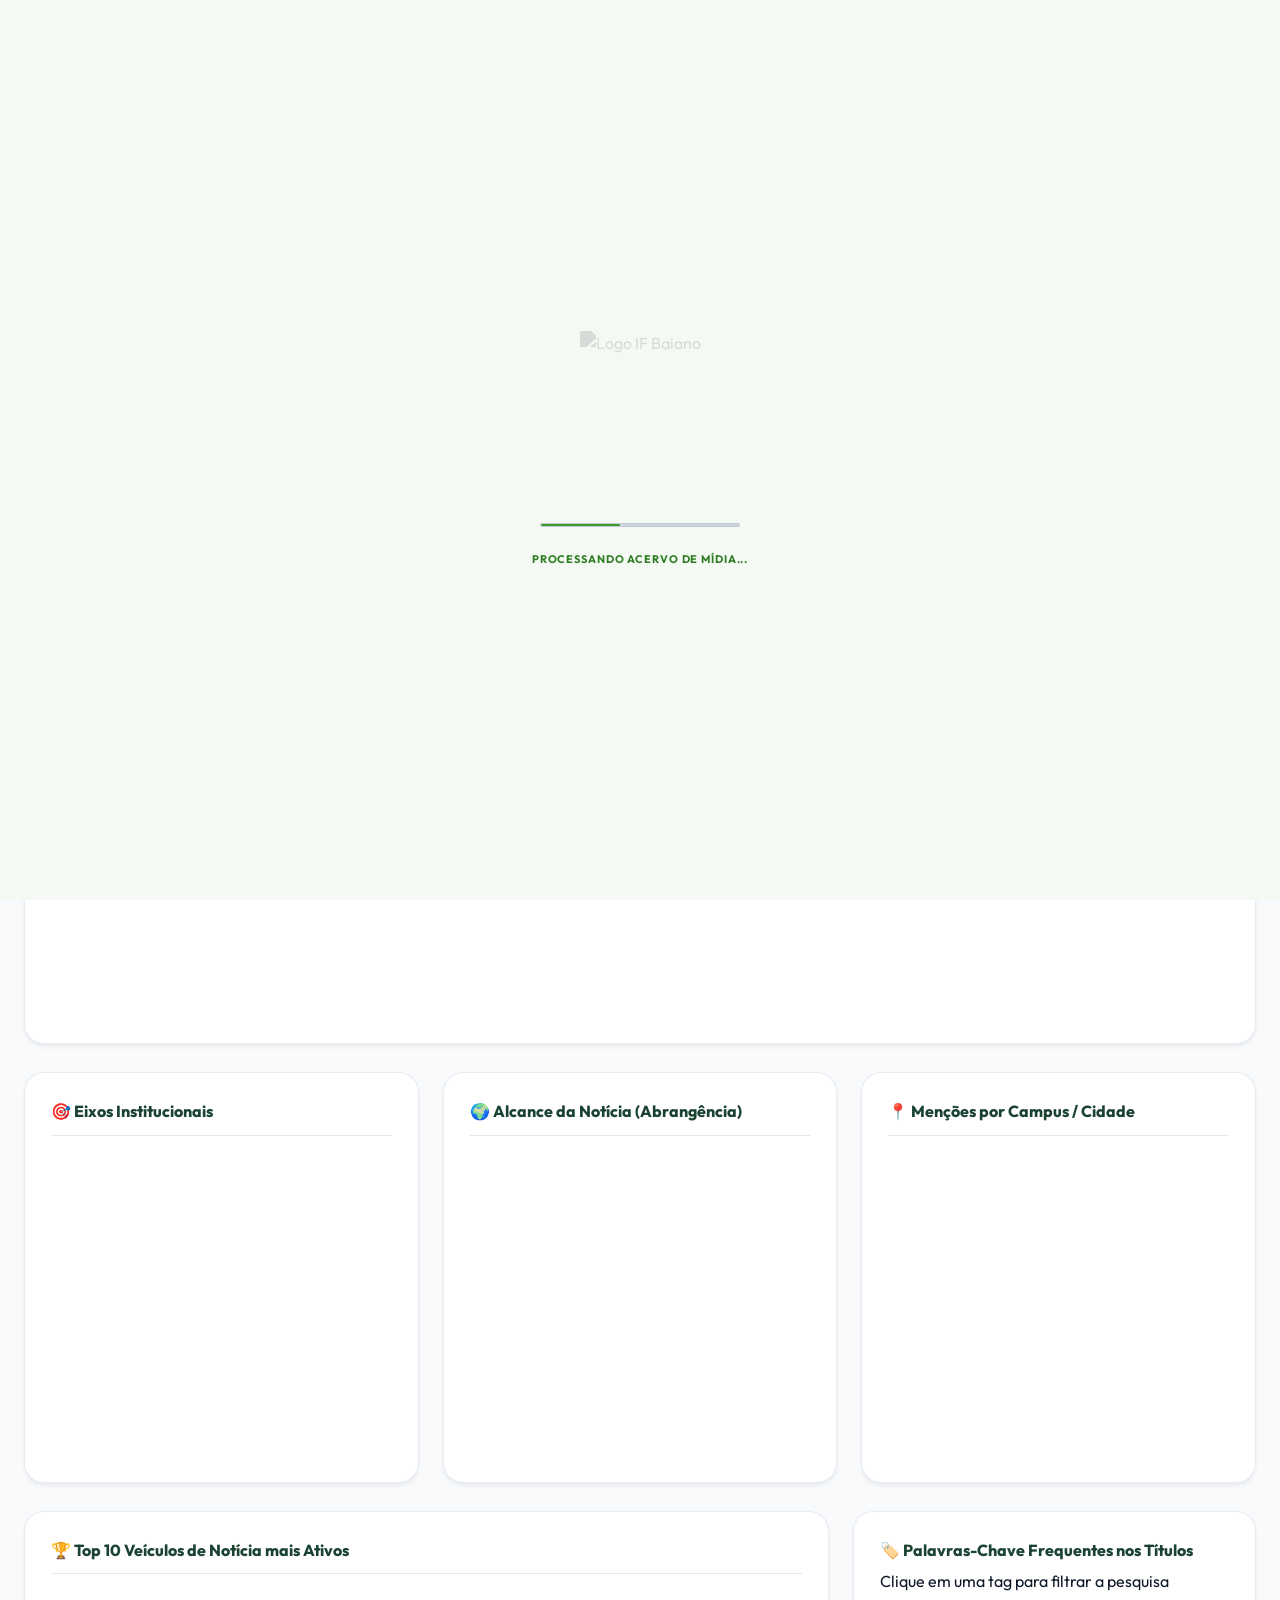
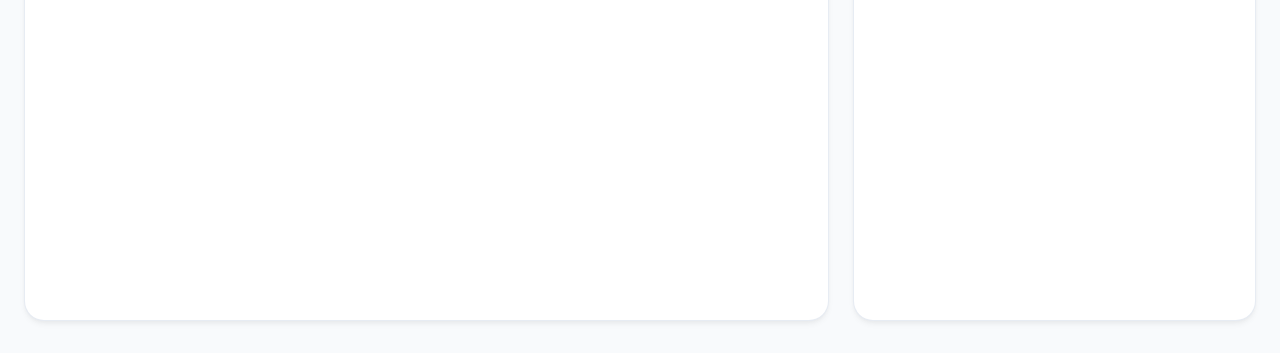
==== commit ffe11e14: "Add files via upload" ====
--- a/index.html
+++ b/index.html
@@ -4,7 +4,7 @@
     <meta charset="UTF-8">
     <meta name="viewport" content="width=device-width, initial-scale=1.0">
     <title>Dashboard Analytics | Clipping IF Baiano (Completo)</title>
-    <link rel="icon" href="data:,">
+    <link rel="icon" type="image/png" href="favicon.png">
     
     <!-- Google Fonts & Tailwind-like CSS variables -->
     <link href="https://fonts.googleapis.com/css2?family=Outfit:wght@300;400;500;600;700;800&display=swap" rel="stylesheet">
@@ -745,35 +745,107 @@
             font-weight: 600;
         }
 
-        /* LOADING */
+        /* LOADING COM LOGO VERTICAL DO IF BAIANO - ANIMADO LÍQUIDO */
         .loading-overlay {
             position: fixed;
             top: 0;
             left: 0;
             width: 100%;
             height: 100%;
-            background: rgba(255,255,255,0.9);
+            background-color: var(--brand-light-green);
             display: flex;
             flex-direction: column;
             justify-content: center;
             align-items: center;
-            z-index: 1000;
+            z-index: 99999;
+            opacity: 0;
+            visibility: hidden;
             display: none;
-            gap: 20px;
+            transition: opacity 0.4s ease, visibility 0.4s ease;
             backdrop-filter: blur(8px);
         }
 
-        .spinner {
-            width: 54px;
-            height: 54px;
-            border: 4px solid var(--border-color);
-            border-top-color: var(--brand-primary);
-            border-radius: 50%;
-            animation: spin 0.85s linear infinite;
-        }
-
-        @keyframes spin {
-            to { transform: rotate(360deg); }
+        .loader-container {
+            text-align: center;
+            display: flex;
+            flex-direction: column;
+            align-items: center;
+            gap: 24px;
+        }
+
+        .loader-logo-wrapper {
+            position: relative;
+            width: 140px;
+            height: 160px;
+            display: flex;
+            align-items: center;
+            justify-content: center;
+            margin-bottom: 8px;
+        }
+
+        .loader-logo-bg {
+            position: absolute;
+            height: 160px;
+            object-fit: contain;
+            filter: brightness(0) opacity(0.12); /* Silhueta escura de fundo (apenas contorno/forma) */
+        }
+
+        .loader-logo-fill {
+            position: absolute;
+            height: 160px;
+            object-fit: contain;
+            clip-path: inset(100% 0 0 0);
+            animation: fill-liquid 3.5s infinite cubic-bezier(0.4, 0, 0.2, 1);
+        }
+
+        @keyframes fill-liquid {
+            0% {
+                clip-path: inset(100% 0 0 0);
+            }
+            80% {
+                clip-path: inset(0 0 0 0);
+            }
+            100% {
+                clip-path: inset(0 0 0 0);
+            }
+        }
+
+        .loader-bar {
+            width: 200px;
+            height: 4px;
+            background-color: #cbd5e1;
+            border-radius: 10px;
+            overflow: hidden;
+            border: 1px solid rgba(0, 0, 0, 0.05);
+        }
+
+        .loader-progress {
+            width: 40%;
+            height: 100%;
+            background-color: var(--brand-primary);
+            border-radius: 10px;
+            animation: slide-progress 1.5s infinite ease-in-out;
+        }
+
+        @keyframes slide-progress {
+            0% { margin-left: -40%; }
+            50% { margin-left: 100%; }
+            100% { margin-left: -40%; }
+        }
+
+        .loader-text {
+            font-size: 11px;
+            font-weight: 700;
+            color: var(--brand-secondary);
+            letter-spacing: 0.08em;
+            text-transform: uppercase;
+            animation: pulse-text 1.5s infinite ease-in-out;
+        }
+
+        @keyframes pulse-text {
+            0% { opacity: 0.5; }
+            50% { opacity: 1; }
+            100% { opacity: 0.5; }
         }
 
         .tab-content {
@@ -856,8 +928,16 @@
 
 <!-- Global loading indicator -->
 <div id="loading-global" class="loading-overlay">
-    <div class="spinner"></div>
-    <div style="font-weight:600; color:var(--brand-primary)">Processando acervo de mídia...</div>
+    <div class="loader-container">
+        <div class="loader-logo-wrapper">
+            <img src="marca-if-baiano-vertical.png" alt="Logo IF Baiano" class="loader-logo-bg">
+            <img src="marca-if-baiano-vertical.png" alt="Logo IF Baiano" class="loader-logo-fill">
+        </div>
+        <div class="loader-bar">
+            <div class="loader-progress"></div>
+        </div>
+        <div class="loader-text">Processando acervo de mídia...</div>
+    </div>
 </div>
 
 <div class="container">
@@ -1198,6 +1278,7 @@
         'de', 'do', 'dos', 'no', 'na', 'nos', 'nas', 'ao', 'aos', 'pelo', 'pelos', 'pela', 'pelas', 'com', 'sem', 'por', 'para'
     ]);
 
+    let startTimeLoading = 0;
     async function iniciar() {
         showLoading(true);
         try {
@@ -1864,6 +1945,10 @@
         
         if (!hasIfbaIsolated || hasIfbaiano) return false;
         
+        // Se contiver termos que indicam que é o IFBA de verdade (como menção a UFBA, engenharia, etc.)
+        const termosIfbaReal = ['ufba', 'uneb', 'ufrb', 'uesb', 'ufob', 'engenharia', 'grupo petropolis', 'petropolis'];
+        if (termosIfbaReal.some(term => titulo.includes(term) || veiculo.includes(term))) return false;
+        
         // Cidades exclusivas do IF Baiano (Valença e Salvador não estão aqui)
         const cidadesExclusivas = [
             'Alagoinhas', 'Bom Jesus da Lapa', 'Catu', 'Governador Mangabeira', 'Guanambi', 
@@ -1959,7 +2044,27 @@
     }
 
     function showLoading(show) { 
-        document.getElementById('loading-global').style.display = show ? 'flex' : 'none'; 
+        const loader = document.getElementById('loading-global');
+        if (show) {
+            startTimeLoading = Date.now();
+            loader.style.display = 'flex';
+            // Força reflow para garantir a ativação da transição de opacidade
+            loader.offsetHeight;
+            loader.style.opacity = '1';
+            loader.style.visibility = 'visible';
+        } else {
+            const elapsed = Date.now() - startTimeLoading;
+            const minDuration = 6000; // Mínimo de 6 segundos (2 loops completos da animação de 3s)
+            const remaining = Math.max(0, minDuration - elapsed);
+            
+            setTimeout(() => {
+                loader.style.opacity = '0';
+                loader.style.visibility = 'hidden';
+                setTimeout(() => {
+                    loader.style.display = 'none';
+                }, 400);
+            }, remaining);
+        }
     }
 
     let paginaGrandeMidia = 1;
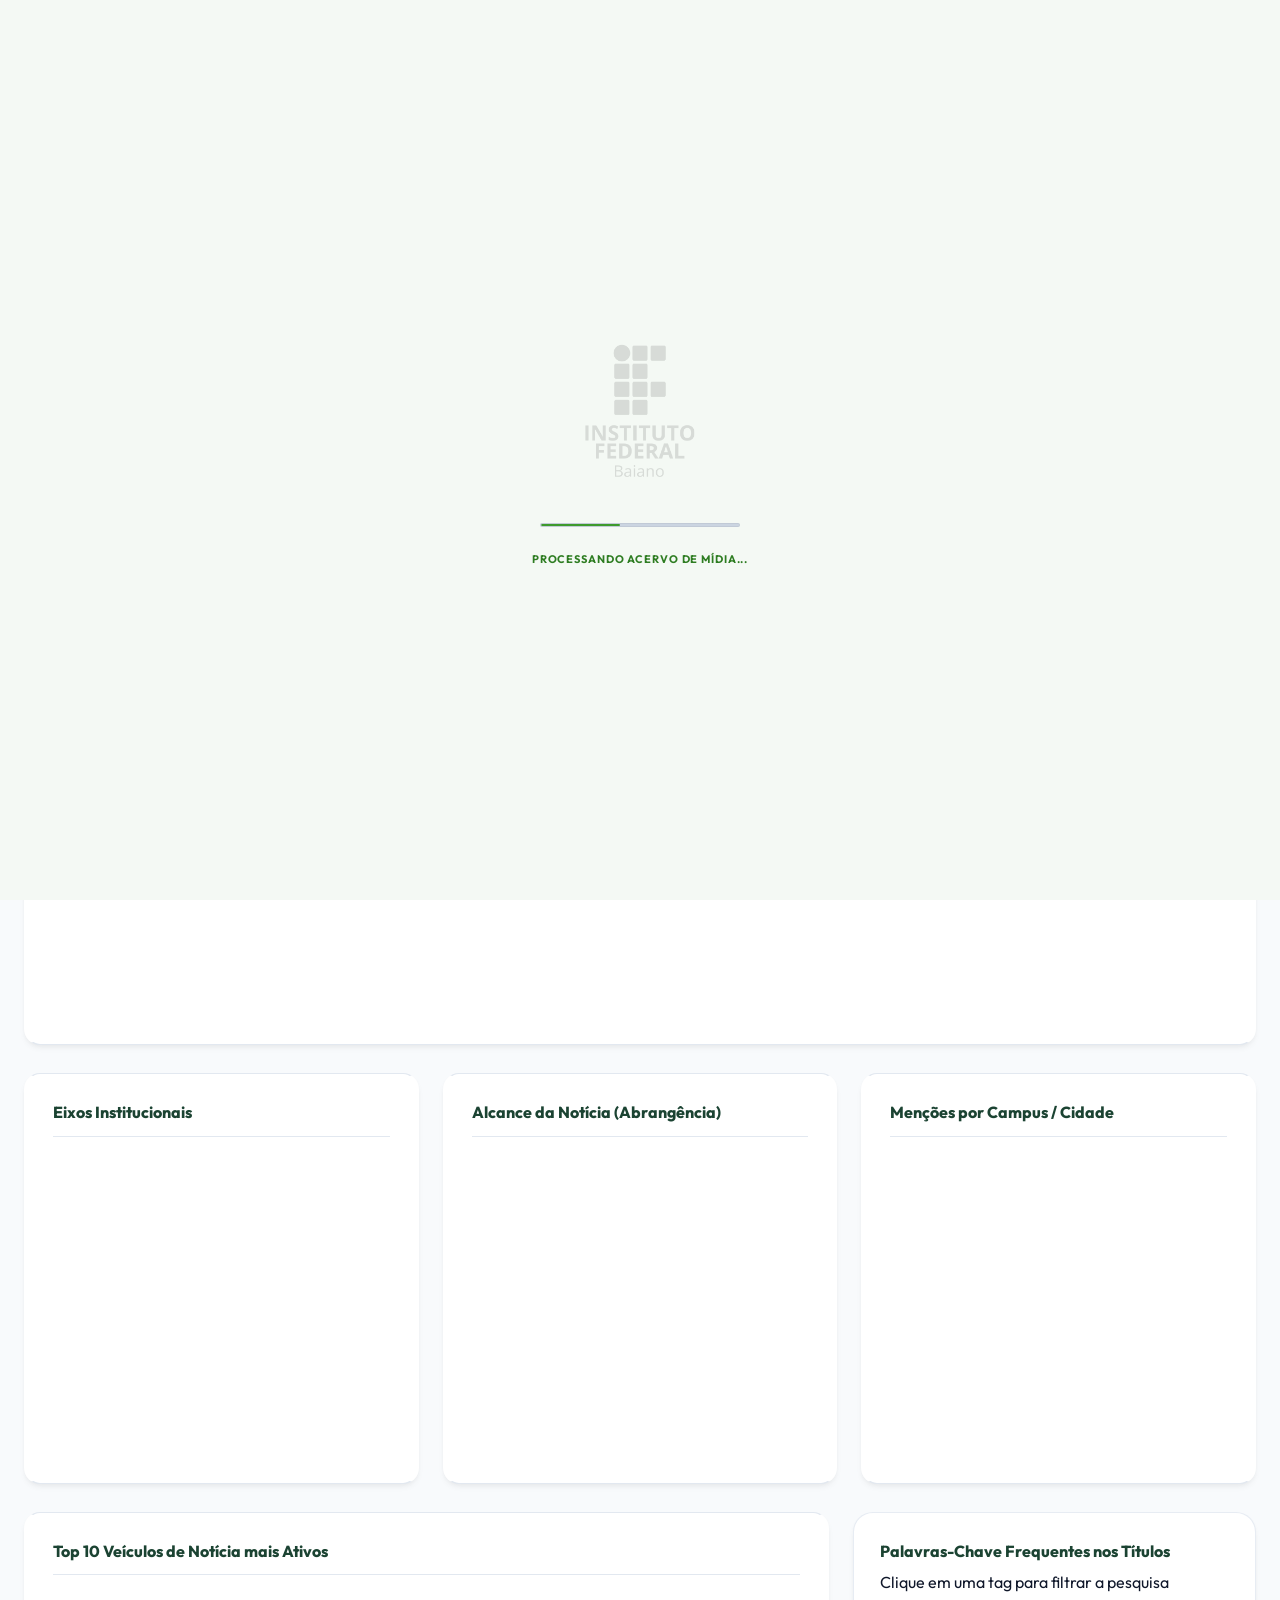
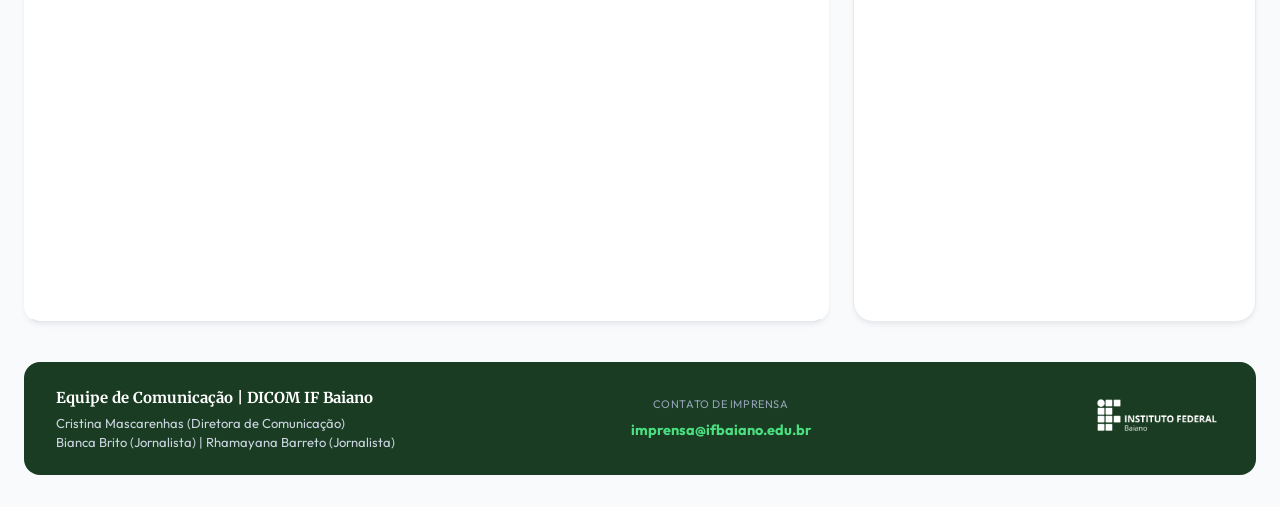
==== commit 9062ce6f: "Add files via upload" ====
--- a/index.html
+++ b/index.html
@@ -1,2250 +1,2558 @@
 <!DOCTYPE html>
 <html lang="pt-BR">
 <head>
-    <meta charset="UTF-8">
-    <meta name="viewport" content="width=device-width, initial-scale=1.0">
-    <title>Dashboard Analytics | Clipping IF Baiano (Completo)</title>
-    <link rel="icon" type="image/png" href="favicon.png">
-    
-    <!-- Google Fonts & Tailwind-like CSS variables -->
-    <link href="https://fonts.googleapis.com/css2?family=Outfit:wght@300;400;500;600;700;800&display=swap" rel="stylesheet">
-    <script src="https://cdnjs.cloudflare.com/ajax/libs/PapaParse/5.4.1/papaparse.min.js"></script>
-    <script src="https://cdn.jsdelivr.net/npm/chart.js"></script>
-    
-    <style>
-        :root {
-            --brand-primary: #3E9A2D; /* Verde Forest Escuro IF Baiano */
-            --brand-secondary: #2E7D22; /* Verde Médio */
-            --brand-accent: #C80710; /* Vermelho IF Baiano */
-            --brand-accent-hover: #A6050D;
-            --brand-light-green: #F4F9F4;
-            --brand-gradient: linear-gradient(135deg, #3E9A2D 0%, #2E7D22 100%);
-            --brand-accent-gradient: linear-gradient(135deg, #C80710 0%, #A6050D 100%);
-            
-            --bg-main: #f8fafc;
-            --bg-card: #ffffff;
-            --border-color: #e2e8f0;
-            --text-main: #0f172a;
-            --text-muted: #64748b;
-            
-            --shadow-sm: 0 1px 2px rgba(0,0,0,0.05);
-            --shadow-md: 0 4px 6px -1px rgba(0,0,0,0.05), 0 2px 4px -1px rgba(0,0,0,0.03);
-            --shadow-lg: 0 10px 25px -5px rgba(0,0,0,0.05), 0 8px 10px -6px rgba(0,0,0,0.03);
-            --transition-smooth: all 0.25s cubic-bezier(0.4, 0, 0.2, 1);
-        }
-
-        * {
-            box-sizing: border-box;
-            margin: 0;
-            padding: 0;
-        }
-
-        body {
-            font-family: 'Outfit', sans-serif;
-            background-color: var(--bg-main);
-            color: var(--text-main);
-            line-height: 1.6;
-            padding: 32px 24px;
-            background-image: 
-                radial-gradient(at 0% 0%, rgba(45, 106, 79, 0.03) 0px, transparent 50%),
-                radial-gradient(at 100% 100%, rgba(217, 4, 41, 0.015) 0px, transparent 50%);
-            background-attachment: fixed;
-        }
-
-        .container {
-            max-width: 1440px;
-            margin: 0 auto;
-            display: flex;
-            flex-direction: column;
-            gap: 28px;
-        }
-
-        /* HEADER */
-        header {
-            display: flex;
-            align-items: center;
-            justify-content: space-between;
-            background: rgba(255, 255, 255, 0.8);
-            backdrop-filter: blur(16px);
-            -webkit-backdrop-filter: blur(16px);
-            padding: 24px 32px;
-            border-radius: 20px;
-            box-shadow: var(--shadow-md);
-            border: 1px solid rgba(226, 232, 240, 0.8);
-            position: relative;
-            overflow: hidden;
-            flex-wrap: wrap;
-            gap: 24px;
-        }
-
-        header::before {
-            content: '';
-            position: absolute;
-            top: 0;
-            left: 0;
-            width: 100%;
-            height: 4px;
-            background: var(--brand-gradient);
-        }
-
-        .header-left {
-            display: flex;
-            align-items: center;
-            gap: 24px;
-            z-index: 2;
-        }
-
-        .logo-if {
-            height: 76px;
-            object-fit: contain;
-            transition: var(--transition-smooth);
-            filter: drop-shadow(0 4px 6px rgba(0,0,0,0.05));
-        }
-
-        .logo-if:hover {
-            transform: scale(1.04) rotate(-1deg);
-        }
-
-        .header-title h1 {
-            font-size: 26px;
-            font-weight: 800;
-            color: #1b4332;
-            letter-spacing: -0.75px;
-        }
-
-        .header-title p {
-            color: var(--text-muted);
-            font-size: 14.5px;
-            font-weight: 400;
-            margin-top: 4px;
-        }
-
-        .header-actions {
-            display: flex;
-            gap: 12px;
-            z-index: 2;
-        }
-
-        /* BUTTONS */
-        .btn {
-            display: inline-flex;
-            align-items: center;
-            gap: 8px;
-            background-color: var(--bg-card);
-            border: 1px solid var(--border-color);
-            padding: 10px 22px;
-            border-radius: 12px;
-            font-size: 14px;
-            font-weight: 600;
-            color: var(--text-main);
-            cursor: pointer;
-            transition: var(--transition-smooth);
-            font-family: inherit;
-            box-shadow: var(--shadow-sm);
-        }
-
-        .btn:hover {
-            background-color: #f8fafc;
-            border-color: #cbd5e1;
-            transform: translateY(-2px);
-            box-shadow: var(--shadow-md);
-        }
-        
-        .btn:active {
-            transform: translateY(0);
-        }
-
-        .btn-primary {
-            background: var(--brand-gradient);
-            border: none;
-            color: #ffffff;
-        }
-
-        .btn-primary:hover {
-            background: linear-gradient(135deg, #143225 0%, #1e4634 100%);
-            border: none;
-            box-shadow: 0 4px 12px rgba(45, 106, 79, 0.2);
-        }
-
-        .btn-accent {
-            background: #0284c7;
-            border: none;
-            color: #ffffff;
-        }
-
-        .btn-accent:hover {
-            background: #0369a1;
-            border: none;
-            box-shadow: 0 4px 12px rgba(2, 132, 199, 0.2);
-        }
-
-        /* NAVIGATION TABS */
-        .tabs-nav {
-            display: flex;
-            background: #f1f5f9;
-            padding: 6px;
-            border-radius: 14px;
-            gap: 4px;
-            max-width: fit-content;
-            border: 1px solid rgba(226, 232, 240, 0.8);
-            box-shadow: var(--shadow-sm);
-        }
-
-        .tab-btn {
-            background: none;
-            border: none;
-            font-size: 14.5px;
-            font-weight: 600;
-            color: var(--text-muted);
-            cursor: pointer;
-            padding: 10px 24px;
-            border-radius: 10px;
-            transition: var(--transition-smooth);
-            font-family: inherit;
-        }
-
-        .tab-btn:hover:not(.active) {
-            color: var(--brand-primary);
-            background: rgba(255, 255, 255, 0.5);
-        }
-
-        .tab-btn.active {
-            color: #1b4332;
-            background: var(--bg-card);
-            box-shadow: var(--shadow-md);
-        }
-
-        /* FILTER BAR & ACTIONS */
-        .filter-panel {
-            background: var(--bg-card);
-            padding: 24px 32px;
-            border-radius: 20px;
-            box-shadow: var(--shadow-md);
-            border: 1px solid rgba(226, 232, 240, 0.8);
-            display: flex;
-            flex-direction: column;
-            gap: 20px;
-            position: relative;
-        }
-
-        .filter-row {
-            display: flex;
-            justify-content: space-between;
-            align-items: center;
-            flex-wrap: wrap;
-            gap: 16px;
-        }
-
-        .year-filters {
-            display: flex;
-            gap: 10px;
-            flex-wrap: wrap;
-        }
-
-        .btn-year {
-            background: #f8fafc;
-            border: 1px solid var(--border-color);
-            padding: 8px 18px;
-            border-radius: 30px;
-            font-size: 13.5px;
-            cursor: pointer;
-            font-weight: 600;
-            color: var(--text-muted);
-            transition: var(--transition-smooth);
-            font-family: inherit;
-        }
-
-        .btn-year:hover {
-            background-color: #e2e8f0;
-            color: var(--text-main);
-            transform: translateY(-1px);
-        }
-
-        .btn-year.active {
-            background: var(--brand-gradient);
-            color: #ffffff;
-            border-color: transparent;
-            box-shadow: 0 4px 10px rgba(45, 106, 79, 0.15);
-        }
-
-        .btn-year.especial {
-            border-color: #0284c7;
-            color: #0284c7;
-        }
-
-        .btn-year.especial:hover {
-            background-color: #f0f9ff;
-        }
-
-        .btn-year.especial.active {
-            background: linear-gradient(135deg, #0284c7 0%, #0369a1 100%);
-            color: #ffffff;
-            border-color: transparent;
-            box-shadow: 0 4px 10px rgba(2, 132, 199, 0.15);
-        }
-
-        .filter-selects {
-            display: grid;
-            grid-template-columns: 2fr 1fr 1fr 1fr;
-            gap: 16px;
-            width: 100%;
-        }
-
-        @media (max-width: 900px) {
-            .filter-selects {
-                grid-template-columns: 1fr 1fr;
-            }
-        }
-
-        @media (max-width: 600px) {
-            .filter-selects {
-                grid-template-columns: 1fr;
-            }
-        }
-
-        .filter-select-group {
-            display: flex;
-            flex-direction: column;
-            gap: 8px;
-        }
-
-        .filter-select-group label {
-            font-size: 11.5px;
-            font-weight: 700;
-            text-transform: uppercase;
-            color: var(--text-muted);
-            letter-spacing: 0.75px;
-        }
-
-        .filter-select-group select {
-            padding: 12px 16px;
-            border-radius: 12px;
-            border: 1px solid var(--border-color);
-            font-family: inherit;
-            font-size: 14px;
-            color: var(--text-main);
-            outline: none;
-            background-color: #f8fafc;
-            cursor: pointer;
-            transition: var(--transition-smooth);
-            appearance: none;
-            background-image: url("data:image/svg+xml;charset=UTF-8,%3Csvg xmlns='http://www.w3.org/2000/svg' viewBox='0 0 24 24' fill='none' stroke='%2364748b' stroke-width='2' stroke-linecap='round' stroke-linejoin='round'%3E%3Cpolyline points='6 9 12 15 18 9'%3E%3C/polyline%3E%3C/svg%3E");
-            background-repeat: no-repeat;
-            background-position: right 14px center;
-            background-size: 16px;
-            padding-right: 40px;
-        }
-
-        .filter-select-group select:focus {
-            border-color: var(--brand-secondary);
-            background-color: #ffffff;
-            box-shadow: 0 0 0 4px rgba(45, 106, 79, 0.12);
-        }
-
-        .search-box-container {
-            display: flex;
-            flex-direction: column;
-            gap: 8px;
-        }
-
-        .search-box-container label {
-            font-size: 11.5px;
-            font-weight: 700;
-            text-transform: uppercase;
-            color: var(--text-muted);
-            letter-spacing: 0.75px;
-        }
-
-        .search-input-wrapper {
-            position: relative;
-        }
-
-        .search-input-wrapper input {
-            width: 100%;
-            padding: 12px 16px;
-            padding-right: 44px;
-            border-radius: 12px;
-            border: 1px solid var(--border-color);
-            outline: none;
-            font-family: inherit;
-            font-size: 14px;
-            background-color: #f8fafc;
-            transition: var(--transition-smooth);
-        }
-
-        .search-input-wrapper input:focus {
-            border-color: var(--brand-secondary);
-            background-color: #ffffff;
-            box-shadow: 0 0 0 4px rgba(45, 106, 79, 0.12);
-        }
-
-        .search-clear-btn {
-            position: absolute;
-            right: 14px;
-            top: 50%;
-            transform: translateY(-50%);
-            background: none;
-            border: none;
-            color: var(--text-muted);
-            cursor: pointer;
-            font-size: 16px;
-            display: none;
-            transition: var(--transition-smooth);
-        }
-
-        .search-clear-btn:hover {
-            color: var(--brand-accent);
-            transform: translateY(-50%) scale(1.1);
-        }
-
-        /* STATS CARDS */
-        .stats-grid {
-            display: grid;
-            grid-template-columns: repeat(auto-fit, minmax(260px, 1fr));
-            gap: 20px;
-        }
-
-        .stat-card {
-            background: var(--bg-card);
-            padding: 26px;
-            border-radius: 20px;
-            box-shadow: var(--shadow-md);
-            border: 1px solid rgba(226, 232, 240, 0.8);
-            display: flex;
-            flex-direction: column;
-            justify-content: space-between;
-            position: relative;
-            transition: var(--transition-smooth);
-            overflow: hidden;
-        }
-
-        .stat-card::after {
-            content: '';
-            position: absolute;
-            top: 0;
-            left: 0;
-            width: 4px;
-            height: 100%;
-            background: var(--brand-gradient);
-        }
-
-        .stat-card:hover {
-            transform: translateY(-4px);
-            box-shadow: var(--shadow-lg);
-        }
-
-        .stat-card.accent-red::after { background: var(--brand-accent-gradient); }
-        .stat-card.accent-blue::after { background: linear-gradient(135deg, #0284c7 0%, #0369a1 100%); }
-        .stat-card.accent-orange::after { background: linear-gradient(135deg, #f97316 0%, #ea580c 100%); }
-
-        .stat-card h3 {
-            font-size: 11.5px;
-            color: var(--text-muted);
-            text-transform: uppercase;
-            font-weight: 700;
-            letter-spacing: 0.75px;
-            margin-bottom: 12px;
-        }
-
-        .stat-card .valor {
-            font-size: 30px;
-            font-weight: 800;
-            color: #0f172a;
-            margin-bottom: 6px;
-            letter-spacing: -1px;
-        }
-
-        .stat-card .subtext {
-            font-size: 12px;
-            color: var(--text-muted);
-            font-weight: 500;
-        }
-
-        /* KEYWORDS TAG CLOUD CARD */
-        .keywords-card {
-            background: var(--bg-card);
-            padding: 26px;
-            border-radius: 20px;
-            box-shadow: var(--shadow-md);
-            border: 1px solid rgba(226, 232, 240, 0.8);
-            height: 100%;
-            display: flex;
-            flex-direction: column;
-            gap: 16px;
-        }
-
-        .keywords-card h3 {
-            font-size: 16px;
-            font-weight: 750;
-            color: #1b4332;
-        }
-
-        .tags-container {
-            display: flex;
-            flex-wrap: wrap;
-            gap: 8px;
-        }
-
-        .tag-word {
-            background-color: #f1f5f9;
-            color: #475569;
-            padding: 8px 14px;
-            border-radius: 30px;
-            font-size: 12.5px;
-            font-weight: 600;
-            cursor: pointer;
-            transition: var(--transition-smooth);
-            border: 1px solid var(--border-color);
-        }
-
-        .tag-word:hover {
-            background-color: var(--brand-light-green);
-            color: var(--brand-primary);
-            border-color: #a7f3d0;
-            transform: translateY(-1px) scale(1.03);
-        }
-
-        .tag-word.active {
-            background: var(--brand-gradient);
-            color: #ffffff;
-            border-color: transparent;
-            box-shadow: 0 4px 8px rgba(45, 106, 79, 0.15);
-        }
-
-        /* DASHBOARD CHARTS GRID */
-        .charts-row-full {
-            width: 100%;
-        }
-
-        .charts-grid-3 {
-            display: grid;
-            grid-template-columns: repeat(auto-fit, minmax(380px, 1fr));
-            gap: 24px;
-        }
-
-        @media (max-width: 600px) {
-            .charts-grid-3 {
-                grid-template-columns: 1fr;
-            }
-        }
-
-        .chart-box {
-            background: var(--bg-card);
-            padding: 26px;
-            border-radius: 20px;
-            box-shadow: var(--shadow-md);
-            border: 1px solid rgba(226, 232, 240, 0.8);
-            display: flex;
-            flex-direction: column;
-            gap: 20px;
-            transition: var(--transition-smooth);
-        }
-
-        .chart-box:hover {
-            box-shadow: var(--shadow-lg);
-        }
-
-        .chart-box h3 {
-            font-size: 16px;
-            font-weight: 750;
-            color: #1b4332;
-            padding-bottom: 10px;
-            border-bottom: 1px solid var(--border-color);
-        }
-
-        .chart-container {
-            position: relative;
-            height: 300px;
-            width: 100%;
-        }
-
-        /* TABLE VIEW */
-        .table-box {
-            background: var(--bg-card);
-            padding: 26px;
-            border-radius: 20px;
-            box-shadow: var(--shadow-md);
-            border: 1px solid rgba(226, 232, 240, 0.8);
-            overflow: hidden;
-            display: flex;
-            flex-direction: column;
-            gap: 16px;
-        }
-
-        .table-header {
-            display: flex;
-            justify-content: space-between;
-            align-items: center;
-            flex-wrap: wrap;
-            gap: 12px;
-        }
-
-        .table-header h2 {
-            font-size: 18px;
-            font-weight: 750;
-            color: #1b4332;
-        }
-
-        .table-wrapper {
-            overflow-x: auto;
-            border-radius: 12px;
-            border: 1px solid var(--border-color);
-        }
-
-        table {
-            width: 100%;
-            border-collapse: collapse;
-            font-size: 14.5px;
-            text-align: left;
-        }
-
-        th {
-            background-color: #f8fafc;
-            color: var(--text-muted);
-            font-weight: 750;
-            padding: 16px 20px;
-            border-bottom: 2px solid var(--border-color);
-            font-size: 11.5px;
-            text-transform: uppercase;
-            letter-spacing: 0.75px;
-        }
-
-        td {
-            padding: 16px 20px;
-            border-bottom: 1px solid var(--border-color);
-            color: var(--text-main);
-            vertical-align: middle;
-        }
-
-        tr:last-child td {
-            border-bottom: none;
-        }
-
-        tr {
-            transition: var(--transition-smooth);
-        }
-
-        tr:hover td {
-            background-color: #f8fafc;
-        }
-
-        /* BADGES FOR TABLE CELLS */
-        .badge {
-            display: inline-flex;
-            align-items: center;
-            padding: 5px 10px;
-            border-radius: 8px;
-            font-size: 11px;
-            font-weight: 700;
-            text-transform: uppercase;
-            letter-spacing: 0.5px;
-        }
-
-        .badge-eixo-ensino { background: linear-gradient(120deg, #e8f5e9, #c8e6c9); color: #1b5e20; border: 1px solid rgba(27,94,32,0.1); }
-        .badge-eixo-pesquisa { background: linear-gradient(120deg, #f3e5f5, #e1bee7); color: #4a148c; border: 1px solid rgba(74,20,140,0.1); }
-        .badge-eixo-extensão { background: linear-gradient(120deg, #e3f2fd, #bbdefb); color: #0d47a1; border: 1px solid rgba(13,71,161,0.1); }
-        .badge-eixo-rh { background: linear-gradient(120deg, #fff3e0, #ffe0b2); color: #e65100; border: 1px solid rgba(230,81,0,0.1); }
-        .badge-eixo-institucional { background: linear-gradient(120deg, #f1f5f9, #e2e8f0); color: #475569; border: 1px solid rgba(71,85,105,0.1); }
-
-        .badge-abrangencia-nac { background: #ffebee; color: #c62828; border: 1px solid rgba(198,40,40,0.1); }
-        .badge-abrangencia-reg { background: #e0f2f1; color: #00695c; border: 1px solid rgba(0,105,92,0.1); }
-        .badge-abrangencia-gov { background: #f1f8e9; color: #33691e; border: 1px solid rgba(51,105,30,0.1); }
-        .badge-abrangencia-edu { background: #e0f7fa; color: #006064; border: 1px solid rgba(0,96,100,0.1); }
-        .badge-abrangencia-nicho { background: #ede7f6; color: #4527a0; border: 1px solid rgba(69,39,160,0.1); }
-        .badge-abrangencia-local { background: #eceff1; color: #37474f; border: 1px solid rgba(55,71,79,0.1); }
-
-        .badge-campus {
-            background-color: #f1f5f9;
-            color: #475569;
-            border: 1px solid var(--border-color);
-        }
-
-        .link-url {
-            color: #0284c7;
-            text-decoration: none;
-            font-weight: 700;
-            transition: var(--transition-smooth);
-            font-size: 13.5px;
-        }
-
-        .link-url:hover {
-            color: #0369a1;
-            text-decoration: underline;
-        }
-
-        /* PAGINATION */
-        .paginacao {
-            display: flex;
-            justify-content: space-between;
-            align-items: center;
-            margin-top: 12px;
-            padding-top: 20px;
-            border-top: 1px solid var(--border-color);
-            flex-wrap: wrap;
-            gap: 16px;
-        }
-
-        .pag-info {
-            font-size: 14px;
-            color: var(--text-muted);
-            font-weight: 600;
-        }
-
-        .pag-controls {
-            display: flex;
-            align-items: center;
-            gap: 6px;
-            flex-wrap: wrap;
-        }
-
-        .btn-pag {
-            display: inline-flex;
-            align-items: center;
-            justify-content: center;
-            height: 38px;
-            min-width: 38px;
-            padding: 0 12px;
-            background-color: var(--bg-card);
-            border: 1px solid var(--border-color);
-            border-radius: 10px;
-            font-size: 13.5px;
-            font-weight: 600;
-            color: var(--text-main);
-            cursor: pointer;
-            transition: var(--transition-smooth);
-            font-family: inherit;
-        }
-
-        .btn-pag:hover:not(:disabled) {
-            background-color: #f1f5f9;
-            border-color: #cbd5e1;
-            color: var(--brand-primary);
-        }
-
-        .btn-pag.active {
-            background: var(--brand-gradient);
-            border-color: transparent;
-            color: #ffffff;
-            box-shadow: 0 4px 8px rgba(45, 106, 79, 0.15);
-        }
-
-        .btn-pag:disabled {
-            opacity: 0.4;
-            cursor: not-allowed;
-            background-color: #f8fafc;
-        }
-        
-        .pag-ellipsis {
-            display: inline-flex;
-            align-items: center;
-            justify-content: center;
-            width: 38px;
-            height: 38px;
-            font-size: 14px;
-            color: var(--text-muted);
-            font-weight: 600;
-        }
-
-        /* LOADING COM LOGO VERTICAL DO IF BAIANO - ANIMADO LÍQUIDO */
-        .loading-overlay {
-            position: fixed;
-            top: 0;
-            left: 0;
-            width: 100%;
-            height: 100%;
-            background-color: var(--brand-light-green);
-            display: flex;
-            flex-direction: column;
-            justify-content: center;
-            align-items: center;
-            z-index: 99999;
-            opacity: 0;
-            visibility: hidden;
-            display: none;
-            transition: opacity 0.4s ease, visibility 0.4s ease;
-            backdrop-filter: blur(8px);
-        }
-
-        .loader-container {
-            text-align: center;
-            display: flex;
-            flex-direction: column;
-            align-items: center;
-            gap: 24px;
-        }
-
-        .loader-logo-wrapper {
-            position: relative;
-            width: 140px;
-            height: 160px;
-            display: flex;
-            align-items: center;
-            justify-content: center;
-            margin-bottom: 8px;
-        }
-
-        .loader-logo-bg {
-            position: absolute;
-            height: 160px;
-            object-fit: contain;
-            filter: brightness(0) opacity(0.12); /* Silhueta escura de fundo (apenas contorno/forma) */
-        }
-
-        .loader-logo-fill {
-            position: absolute;
-            height: 160px;
-            object-fit: contain;
-            clip-path: inset(100% 0 0 0);
-            animation: fill-liquid 3.5s infinite cubic-bezier(0.4, 0, 0.2, 1);
-        }
-
-        @keyframes fill-liquid {
-            0% {
-                clip-path: inset(100% 0 0 0);
-            }
-            80% {
-                clip-path: inset(0 0 0 0);
-            }
-            100% {
-                clip-path: inset(0 0 0 0);
-            }
-        }
-
-        .loader-bar {
-            width: 200px;
-            height: 4px;
-            background-color: #cbd5e1;
-            border-radius: 10px;
-            overflow: hidden;
-            border: 1px solid rgba(0, 0, 0, 0.05);
-        }
-
-        .loader-progress {
-            width: 40%;
-            height: 100%;
-            background-color: var(--brand-primary);
-            border-radius: 10px;
-            animation: slide-progress 1.5s infinite ease-in-out;
-        }
-
-        @keyframes slide-progress {
-            0% { margin-left: -40%; }
-            50% { margin-left: 100%; }
-            100% { margin-left: -40%; }
-        }
-
-        .loader-text {
-            font-size: 11px;
-            font-weight: 700;
-            color: var(--brand-secondary);
-            letter-spacing: 0.08em;
-            text-transform: uppercase;
-            animation: pulse-text 1.5s infinite ease-in-out;
-        }
-
-        @keyframes pulse-text {
-            0% { opacity: 0.5; }
-            50% { opacity: 1; }
-            100% { opacity: 0.5; }
-        }
-
-        .tab-content {
-            display: none;
-            animation: fadeIn 0.35s cubic-bezier(0.4, 0, 0.2, 1);
-        }
-
-        .tab-content.active {
-            display: flex;
-            flex-direction: column;
-            gap: 28px;
-        }
-
-        @keyframes fadeIn {
-            from { opacity: 0; transform: translateY(6px); }
-            to { opacity: 1; transform: translateY(0); }
-        }
-
-        /* PRINT STYLES */
-        @media print {
-            .tabs-nav, .filter-panel, .paginacao, .loading-overlay, .header-actions, .no-print, th:last-child, td:last-child {
-                display: none !important;
-            }
-            body {
-                background: white;
-                padding: 0;
-                color: #000;
-            }
-            .container {
-                max-width: 100%;
-                margin: 0;
-            }
-            .chart-box, .stat-card, .table-box {
-                box-shadow: none !important;
-                border: 1px solid #ddd !important;
-                break-inside: avoid;
-                margin-bottom: 15px;
-            }
-            .tab-content {
-                display: block !important;
-            }
-            .tab-content:not(.active) {
-                display: block !important;
-            }
-            table {
-                font-size: 11px;
-            }
-            th, td {
-                padding: 6px 8px;
-            }
-        }
-    
-        /* ===================== ACESSIBILIDADE & A11Y ===================== */
-        .a11y-toolbar-top {
-            display: flex; align-items: center; gap: 8px; margin-left: 15px;
-        }
-        .a11y-btn {
-            background: rgba(255,255,255,0.15); border: 1px solid rgba(255,255,255,0.3);
-            color: #fff; padding: 4px 10px; border-radius: 4px; font-size: 0.8rem;
-            font-weight: 700; cursor: pointer; transition: 0.2s;
-        }
-        .a11y-btn:hover { background: #fff; color: #3E9A2D; }
-        
-        body.high-contrast {
-            background: #000000 !important; color: #ffffff !important;
-        }
-        body.high-contrast header, body.high-contrast footer, body.high-contrast section, body.high-contrast div, body.high-contrast table, body.high-contrast tr, body.high-contrast td, body.high-contrast th {
-            background: #000000 !important; color: #ffffff !important; border-color: #ffd700 !important;
-        }
-        body.high-contrast a, body.high-contrast h1, body.high-contrast h2, body.high-contrast h3, body.high-contrast p, body.high-contrast span {
-            color: #ffffff !important; text-shadow: none !important;
-        }
-        body.high-contrast button, body.high-contrast .badge {
-            background: #111111 !important; color: #ffd700 !important; border: 1px solid #ffd700 !important;
-        }
-
-    </style>
+<meta charset="UTF-8">
+<meta name="viewport" content="width=device-width, initial-scale=1.0">
+<title>Clipping IF Baiano | Monitoramento e Inteligência de Mídia</title>
+<link rel="icon" type="image/png" href="favicon.png">
+
+<!-- Google Fonts & Tailwind-like CSS variables -->
+<link href="https://fonts.googleapis.com/css2?family=Merriweather:ital,wght@0,700;0,900;1,400&family=Outfit:wght@300;400;500;600;700;800&display=swap" rel="stylesheet">
+<script src="https://cdnjs.cloudflare.com/ajax/libs/PapaParse/5.4.1/papaparse.min.js"></script>
+<script src="https://cdn.jsdelivr.net/npm/chart.js"></script>
+
+<style>
+:root {
+--brand-primary: #3E9A2D; /* Verde Forest Escuro IF Baiano */
+--brand-secondary: #2E7D22; /* Verde Médio */
+--brand-accent: #C80710; /* Vermelho IF Baiano */
+--brand-accent-hover: #A6050D;
+--brand-light-green: #F4F9F4;
+--brand-gradient: linear-gradient(135deg, #3E9A2D 0%, #2E7D22 100%);
+--brand-accent-gradient: linear-gradient(135deg, #C80710 0%, #A6050D 100%);
+
+--bg-main: #f8fafc;
+--bg-card: #ffffff;
+--border-color: #e2e8f0;
+--text-main: #0f172a;
+--text-muted: #64748b;
+
+--shadow-sm: 0 1px 2px rgba(0,0,0,0.05);
+--shadow-md: 0 4px 6px -1px rgba(0,0,0,0.05), 0 2px 4px -1px rgba(0,0,0,0.03);
+--shadow-lg: 0 10px 25px -5px rgba(0,0,0,0.05), 0 8px 10px -6px rgba(0,0,0,0.03);
+--transition-smooth: all 0.25s cubic-bezier(0.4, 0, 0.2, 1);
+}
+
+* {
+box-sizing: border-box;
+margin: 0;
+padding: 0;
+}
+
+body {
+font-family: 'Outfit', sans-serif;
+background-color: var(--bg-main);
+color: var(--text-main);
+line-height: 1.6;
+padding: 32px 24px;
+background-image: 
+radial-gradient(at 0% 0%, rgba(45, 106, 79, 0.03) 0px, transparent 50%),
+radial-gradient(at 100% 100%, rgba(217, 4, 41, 0.015) 0px, transparent 50%);
+background-attachment: fixed;
+}
+
+.container {
+max-width: 1440px;
+margin: 0 auto;
+display: flex;
+flex-direction: column;
+gap: 28px;
+}
+
+/* HEADER */
+header {
+display: flex;
+align-items: center;
+justify-content: space-between;
+background: #ffffff;
+padding: 24px 32px;
+border-radius: 16px;
+box-shadow: var(--shadow-md);
+border: 2px solid #3E9A2D;
+position: relative;
+overflow: hidden;
+flex-wrap: wrap;
+gap: 24px;
+}
+
+.header-left {
+display: flex;
+align-items: center;
+gap: 24px;
+z-index: 2;
+}
+
+.logo-if {
+height: 76px;
+object-fit: contain;
+transition: var(--transition-smooth);
+filter: drop-shadow(0 4px 6px rgba(0,0,0,0.05));
+}
+
+.logo-if:hover {
+transform: scale(1.04) rotate(-1deg);
+}
+
+.header-title h1 {
+font-size: 26px;
+font-weight: 800;
+color: #1b4332;
+letter-spacing: -0.75px;
+}
+
+.header-title p {
+color: var(--text-muted);
+font-size: 14.5px;
+font-weight: 400;
+margin-top: 4px;
+}
+
+.header-actions {
+display: flex;
+gap: 12px;
+z-index: 2;
+}
+
+/* BUTTONS */
+.btn {
+display: inline-flex;
+align-items: center;
+gap: 8px;
+background-color: var(--bg-card);
+border: 1px solid var(--border-color);
+padding: 10px 22px;
+border-radius: 12px;
+font-size: 14px;
+font-weight: 600;
+color: var(--text-main);
+cursor: pointer;
+transition: var(--transition-smooth);
+font-family: inherit;
+box-shadow: var(--shadow-sm);
+}
+
+.btn:hover {
+background-color: #f8fafc;
+border-color: #cbd5e1;
+transform: translateY(-2px);
+box-shadow: var(--shadow-md);
+}
+
+.btn:active {
+transform: translateY(0);
+}
+
+.btn-primary {
+background: var(--brand-gradient);
+border: none;
+color: #ffffff;
+}
+
+.btn-primary:hover {
+background: linear-gradient(135deg, #143225 0%, #1e4634 100%);
+border: none;
+box-shadow: 0 4px 12px rgba(45, 106, 79, 0.2);
+}
+
+.btn-accent {
+background: #0284c7;
+border: none;
+color: #ffffff;
+}
+
+.btn-accent:hover {
+background: #0369a1;
+border: none;
+box-shadow: 0 4px 12px rgba(2, 132, 199, 0.2);
+}
+
+/* NAVIGATION TABS */
+.tabs-nav {
+display: flex;
+background: #f1f5f9;
+padding: 6px;
+border-radius: 14px;
+gap: 4px;
+max-width: fit-content;
+border: 1px solid rgba(226, 232, 240, 0.8);
+box-shadow: var(--shadow-sm);
+}
+
+.tab-btn {
+background: none;
+border: none;
+font-size: 14.5px;
+font-weight: 600;
+color: var(--text-muted);
+cursor: pointer;
+padding: 10px 24px;
+border-radius: 10px;
+transition: var(--transition-smooth);
+font-family: inherit;
+}
+
+.tab-btn:hover:not(.active) {
+color: var(--brand-primary);
+background: rgba(255, 255, 255, 0.5);
+}
+
+.tab-btn.active {
+color: #1b4332;
+background: var(--bg-card);
+box-shadow: var(--shadow-md);
+}
+
+/* FILTER BAR & ACTIONS */
+.filter-panel {
+background: var(--bg-card);
+padding: 24px 32px;
+border-radius: 20px;
+box-shadow: var(--shadow-md);
+border: 1px solid rgba(226, 232, 240, 0.8);
+display: flex;
+flex-direction: column;
+gap: 20px;
+position: relative;
+}
+
+.filter-row {
+display: flex;
+justify-content: space-between;
+align-items: center;
+flex-wrap: wrap;
+gap: 16px;
+}
+
+.year-filters {
+display: flex;
+gap: 10px;
+flex-wrap: wrap;
+}
+
+.btn-year {
+background: #f8fafc;
+border: 1px solid var(--border-color);
+padding: 8px 18px;
+border-radius: 30px;
+font-size: 13.5px;
+cursor: pointer;
+font-weight: 600;
+color: var(--text-muted);
+transition: var(--transition-smooth);
+font-family: inherit;
+}
+
+.btn-year:hover {
+background-color: #e2e8f0;
+color: var(--text-main);
+transform: translateY(-1px);
+}
+
+.btn-year.active {
+background: var(--brand-gradient);
+color: #ffffff;
+border-color: transparent;
+box-shadow: 0 4px 10px rgba(45, 106, 79, 0.15);
+}
+
+.btn-year.especial {
+border-color: #0284c7;
+color: #0284c7;
+}
+
+.btn-year.especial:hover {
+background-color: #f0f9ff;
+}
+
+.btn-year.especial.active {
+background: linear-gradient(135deg, #0284c7 0%, #0369a1 100%);
+color: #ffffff;
+border-color: transparent;
+box-shadow: 0 4px 10px rgba(2, 132, 199, 0.15);
+}
+
+.filter-selects {
+display: grid;
+grid-template-columns: 2fr 1fr 1fr 1fr;
+gap: 16px;
+width: 100%;
+}
+
+@media (max-width: 900px) {
+.filter-selects {
+grid-template-columns: 1fr 1fr;
+}
+}
+
+@media (max-width: 600px) {
+.filter-selects {
+grid-template-columns: 1fr;
+}
+}
+
+.filter-select-group {
+display: flex;
+flex-direction: column;
+gap: 8px;
+}
+
+.filter-select-group label {
+font-size: 11.5px;
+font-weight: 700;
+text-transform: uppercase;
+color: var(--text-muted);
+letter-spacing: 0.75px;
+}
+
+.filter-select-group select {
+padding: 12px 16px;
+border-radius: 12px;
+border: 1px solid var(--border-color);
+font-family: inherit;
+font-size: 14px;
+color: var(--text-main);
+outline: none;
+background-color: #f8fafc;
+cursor: pointer;
+transition: var(--transition-smooth);
+appearance: none;
+background-image: url("data:image/svg+xml;charset=UTF-8,%3Csvg xmlns='http://www.w3.org/2000/svg' viewBox='0 0 24 24' fill='none' stroke='%2364748b' stroke-width='2' stroke-linecap='round' stroke-linejoin='round'%3E%3Cpolyline points='6 9 12 15 18 9'%3E%3C/polyline%3E%3C/svg%3E");
+background-repeat: no-repeat;
+background-position: right 14px center;
+background-size: 16px;
+padding-right: 40px;
+}
+
+.filter-select-group select:focus {
+border-color: var(--brand-secondary);
+background-color: #ffffff;
+box-shadow: 0 0 0 4px rgba(45, 106, 79, 0.12);
+}
+
+.search-box-container {
+display: flex;
+flex-direction: column;
+gap: 8px;
+}
+
+.search-box-container label {
+font-size: 11.5px;
+font-weight: 700;
+text-transform: uppercase;
+color: var(--text-muted);
+letter-spacing: 0.75px;
+}
+
+.search-input-wrapper {
+position: relative;
+}
+
+.search-input-wrapper input {
+width: 100%;
+padding: 12px 16px;
+padding-right: 44px;
+border-radius: 12px;
+border: 1px solid var(--border-color);
+outline: none;
+font-family: inherit;
+font-size: 14px;
+background-color: #f8fafc;
+transition: var(--transition-smooth);
+}
+
+.search-input-wrapper input:focus {
+border-color: var(--brand-secondary);
+background-color: #ffffff;
+box-shadow: 0 0 0 4px rgba(45, 106, 79, 0.12);
+}
+
+.search-clear-btn {
+position: absolute;
+right: 14px;
+top: 50%;
+transform: translateY(-50%);
+background: none;
+border: none;
+color: var(--text-muted);
+cursor: pointer;
+font-size: 16px;
+display: none;
+transition: var(--transition-smooth);
+}
+
+.search-clear-btn:hover {
+color: var(--brand-accent);
+transform: translateY(-50%) scale(1.1);
+}
+
+/* STATS CARDS */
+.stats-grid {
+display: grid;
+grid-template-columns: repeat(auto-fit, minmax(260px, 1fr));
+gap: 20px;
+}
+
+.stat-card {
+background: var(--bg-card);
+padding: 24px;
+border-radius: 16px;
+box-shadow: var(--shadow-md);
+border: 1px solid var(--border-color);
+border-left: 3px solid transparent;
+border-right: 3px solid transparent;
+display: flex;
+flex-direction: column;
+justify-content: space-between;
+position: relative;
+transition: var(--transition-smooth);
+overflow: hidden;
+}
+
+.stat-card:hover {
+border-left: 3px solid var(--brand-primary);
+border-right: 3px solid var(--brand-primary);
+transform: translateY(-2px);
+box-shadow: 0 6px 16px rgba(62, 154, 45, 0.12);
+}
+
+.stat-card.accent-blue:hover {
+border-left: 3px solid #0284c7;
+border-right: 3px solid #0284c7;
+box-shadow: 0 6px 16px rgba(2, 132, 199, 0.12);
+}
+
+.stat-card.accent-orange:hover {
+border-left: 3px solid #f97316;
+border-right: 3px solid #f97316;
+box-shadow: 0 6px 16px rgba(249, 115, 22, 0.12);
+}
+
+.stat-card.accent-red:hover {
+border-left: 3px solid #C80710;
+border-right: 3px solid #C80710;
+box-shadow: 0 6px 16px rgba(200, 7, 16, 0.12);
+}
+
+
+
+.stat-card:hover {
+transform: translateY(-4px);
+box-shadow: var(--shadow-lg);
+}
+
+
+
+
+
+.stat-card h3 {
+font-size: 11.5px;
+color: var(--text-muted);
+text-transform: uppercase;
+font-weight: 700;
+letter-spacing: 0.75px;
+margin-bottom: 12px;
+}
+
+.stat-card .valor {
+font-size: 30px;
+font-weight: 800;
+color: #0f172a;
+margin-bottom: 6px;
+letter-spacing: -1px;
+}
+
+.stat-card .subtext {
+font-size: 12px;
+color: var(--text-muted);
+font-weight: 500;
+}
+
+/* KEYWORDS TAG CLOUD CARD */
+.keywords-card {
+background: var(--bg-card);
+padding: 26px;
+border-radius: 20px;
+box-shadow: var(--shadow-md);
+border: 1px solid rgba(226, 232, 240, 0.8);
+height: 100%;
+display: flex;
+flex-direction: column;
+gap: 16px;
+}
+
+.keywords-card h3 {
+font-size: 16px;
+font-weight: 750;
+color: #1b4332;
+}
+
+.tags-container {
+display: flex;
+flex-wrap: wrap;
+gap: 8px;
+}
+
+.tag-word {
+background-color: #f1f5f9;
+color: #475569;
+padding: 8px 14px;
+border-radius: 30px;
+font-size: 12.5px;
+font-weight: 600;
+cursor: pointer;
+transition: var(--transition-smooth);
+border: 1px solid var(--border-color);
+}
+
+.tag-word:hover {
+background-color: var(--brand-light-green);
+color: var(--brand-primary);
+border-color: #a7f3d0;
+transform: translateY(-1px) scale(1.03);
+}
+
+.tag-word.active {
+background: var(--brand-gradient);
+color: #ffffff;
+border-color: transparent;
+box-shadow: 0 4px 8px rgba(45, 106, 79, 0.15);
+}
+
+/* DASHBOARD CHARTS GRID */
+.charts-row-full {
+width: 100%;
+}
+
+.charts-grid-3 {
+display: grid;
+grid-template-columns: repeat(auto-fit, minmax(380px, 1fr));
+gap: 24px;
+}
+
+@media (max-width: 600px) {
+.charts-grid-3 {
+grid-template-columns: 1fr;
+}
+}
+
+.chart-box {
+background: var(--bg-card);
+padding: 26px;
+border-radius: 16px;
+box-shadow: var(--shadow-md);
+border: 1px solid var(--border-color);
+border-left: 3px solid transparent;
+border-right: 3px solid transparent;
+display: flex;
+flex-direction: column;
+gap: 20px;
+transition: var(--transition-smooth);
+}
+
+.chart-box:hover {
+border-left: 3px solid var(--brand-primary);
+border-right: 3px solid var(--brand-primary);
+transform: translateY(-2px);
+box-shadow: 0 6px 16px rgba(62, 154, 45, 0.12);
+}
+
+.chart-box:hover {
+box-shadow: var(--shadow-lg);
+}
+
+.chart-box h3 {
+font-size: 16px;
+font-weight: 750;
+color: #1b4332;
+padding-bottom: 10px;
+border-bottom: 1px solid var(--border-color);
+}
+
+.chart-container {
+position: relative;
+height: 300px;
+width: 100%;
+}
+
+/* TABLE VIEW */
+.table-box {
+background: var(--bg-card);
+padding: 26px;
+border-radius: 20px;
+box-shadow: var(--shadow-md);
+border: 1px solid rgba(226, 232, 240, 0.8);
+overflow: hidden;
+display: flex;
+flex-direction: column;
+gap: 16px;
+}
+
+.table-header {
+display: flex;
+justify-content: space-between;
+align-items: center;
+flex-wrap: wrap;
+gap: 12px;
+}
+
+.table-header h2 {
+font-size: 18px;
+font-weight: 750;
+color: #1b4332;
+}
+
+.table-wrapper {
+overflow-x: auto;
+border-radius: 12px;
+border: 1px solid var(--border-color);
+}
+
+table {
+width: 100%;
+border-collapse: collapse;
+font-size: 14.5px;
+text-align: left;
+}
+
+th {
+background-color: #f8fafc;
+color: var(--text-muted);
+font-weight: 750;
+padding: 16px 20px;
+border-bottom: 2px solid var(--border-color);
+font-size: 11.5px;
+text-transform: uppercase;
+letter-spacing: 0.75px;
+}
+
+td {
+padding: 16px 20px;
+border-bottom: 1px solid var(--border-color);
+color: var(--text-main);
+vertical-align: middle;
+}
+
+tr:last-child td {
+border-bottom: none;
+}
+
+tr {
+transition: var(--transition-smooth);
+}
+
+tr:hover td {
+background-color: #f8fafc;
+}
+
+/* BADGES FOR TABLE CELLS */
+.badge {
+display: inline-flex;
+align-items: center;
+padding: 5px 10px;
+border-radius: 8px;
+font-size: 11px;
+font-weight: 700;
+text-transform: uppercase;
+letter-spacing: 0.5px;
+}
+
+.badge-eixo-ensino { background: linear-gradient(120deg, #e8f5e9, #c8e6c9); color: #1b5e20; border: 1px solid rgba(27,94,32,0.1); }
+.badge-eixo-pesquisa { background: linear-gradient(120deg, #f3e5f5, #e1bee7); color: #4a148c; border: 1px solid rgba(74,20,140,0.1); }
+.badge-eixo-extensão { background: linear-gradient(120deg, #e3f2fd, #bbdefb); color: #0d47a1; border: 1px solid rgba(13,71,161,0.1); }
+.badge-eixo-rh { background: linear-gradient(120deg, #fff3e0, #ffe0b2); color: #e65100; border: 1px solid rgba(230,81,0,0.1); }
+.badge-eixo-institucional { background: linear-gradient(120deg, #f1f5f9, #e2e8f0); color: #475569; border: 1px solid rgba(71,85,105,0.1); }
+
+.badge-abrangencia-nac { background: #ffebee; color: #c62828; border: 1px solid rgba(198,40,40,0.1); }
+.badge-abrangencia-reg { background: #e0f2f1; color: #00695c; border: 1px solid rgba(0,105,92,0.1); }
+.badge-abrangencia-gov { background: #f1f8e9; color: #33691e; border: 1px solid rgba(51,105,30,0.1); }
+.badge-abrangencia-edu { background: #e0f7fa; color: #006064; border: 1px solid rgba(0,96,100,0.1); }
+.badge-abrangencia-nicho { background: #ede7f6; color: #4527a0; border: 1px solid rgba(69,39,160,0.1); }
+.badge-abrangencia-local { background: #eceff1; color: #37474f; border: 1px solid rgba(55,71,79,0.1); }
+
+.badge-campus {
+background-color: #f1f5f9;
+color: #475569;
+border: 1px solid var(--border-color);
+}
+
+.link-url {
+color: #0284c7;
+text-decoration: none;
+font-weight: 700;
+transition: var(--transition-smooth);
+font-size: 13.5px;
+}
+
+.link-url:hover {
+color: #0369a1;
+text-decoration: underline;
+}
+
+/* PAGINATION */
+.paginacao {
+display: flex;
+justify-content: space-between;
+align-items: center;
+margin-top: 12px;
+padding-top: 20px;
+border-top: 1px solid var(--border-color);
+flex-wrap: wrap;
+gap: 16px;
+}
+
+.pag-info {
+font-size: 14px;
+color: var(--text-muted);
+font-weight: 600;
+}
+
+.pag-controls {
+display: flex;
+align-items: center;
+gap: 6px;
+flex-wrap: wrap;
+}
+
+.btn-pag {
+display: inline-flex;
+align-items: center;
+justify-content: center;
+height: 38px;
+min-width: 38px;
+padding: 0 12px;
+background-color: var(--bg-card);
+border: 1px solid var(--border-color);
+border-radius: 10px;
+font-size: 13.5px;
+font-weight: 600;
+color: var(--text-main);
+cursor: pointer;
+transition: var(--transition-smooth);
+font-family: inherit;
+}
+
+.btn-pag:hover:not(:disabled) {
+background-color: #f1f5f9;
+border-color: #cbd5e1;
+color: var(--brand-primary);
+}
+
+.btn-pag.active {
+background: var(--brand-gradient);
+border-color: transparent;
+color: #ffffff;
+box-shadow: 0 4px 8px rgba(45, 106, 79, 0.15);
+}
+
+.btn-pag:disabled {
+opacity: 0.4;
+cursor: not-allowed;
+background-color: #f8fafc;
+}
+
+.pag-ellipsis {
+display: inline-flex;
+align-items: center;
+justify-content: center;
+width: 38px;
+height: 38px;
+font-size: 14px;
+color: var(--text-muted);
+font-weight: 600;
+}
+
+/* LOADING COM LOGO VERTICAL DO IF BAIANO - ANIMADO LÍQUIDO */
+.loading-overlay {
+position: fixed;
+top: 0;
+left: 0;
+width: 100%;
+height: 100%;
+background-color: var(--brand-light-green);
+display: flex;
+flex-direction: column;
+justify-content: center;
+align-items: center;
+z-index: 99999;
+opacity: 0;
+visibility: hidden;
+display: none;
+transition: opacity 0.4s ease, visibility 0.4s ease;
+backdrop-filter: blur(8px);
+}
+
+.loader-container {
+text-align: center;
+display: flex;
+flex-direction: column;
+align-items: center;
+gap: 24px;
+}
+
+.loader-logo-wrapper {
+position: relative;
+width: 140px;
+height: 160px;
+display: flex;
+align-items: center;
+justify-content: center;
+margin-bottom: 8px;
+}
+
+.loader-logo-bg {
+position: absolute;
+height: 160px;
+object-fit: contain;
+filter: brightness(0) opacity(0.12); /* Silhueta escura de fundo (apenas contorno/forma) */
+}
+
+.loader-logo-fill {
+position: absolute;
+height: 160px;
+object-fit: contain;
+clip-path: inset(100% 0 0 0);
+animation: fill-liquid 3.5s infinite cubic-bezier(0.4, 0, 0.2, 1);
+}
+
+@keyframes fill-liquid {
+0% {
+clip-path: inset(100% 0 0 0);
+}
+80% {
+clip-path: inset(0 0 0 0);
+}
+100% {
+clip-path: inset(0 0 0 0);
+}
+}
+
+.loader-bar {
+width: 200px;
+height: 4px;
+background-color: #cbd5e1;
+border-radius: 10px;
+overflow: hidden;
+border: 1px solid rgba(0, 0, 0, 0.05);
+}
+
+.loader-progress {
+width: 40%;
+height: 100%;
+background-color: var(--brand-primary);
+border-radius: 10px;
+animation: slide-progress 1.5s infinite ease-in-out;
+}
+
+@keyframes slide-progress {
+0% { margin-left: -40%; }
+50% { margin-left: 100%; }
+100% { margin-left: -40%; }
+}
+
+.loader-text {
+font-size: 11px;
+font-weight: 700;
+color: var(--brand-secondary);
+letter-spacing: 0.08em;
+text-transform: uppercase;
+animation: pulse-text 1.5s infinite ease-in-out;
+}
+
+@keyframes pulse-text {
+0% { opacity: 0.5; }
+50% { opacity: 1; }
+100% { opacity: 0.5; }
+}
+
+.tab-content {
+display: none;
+animation: fadeIn 0.35s cubic-bezier(0.4, 0, 0.2, 1);
+}
+
+.tab-content.active {
+display: flex;
+flex-direction: column;
+gap: 28px;
+}
+
+@keyframes fadeIn {
+from { opacity: 0; transform: translateY(6px); }
+to { opacity: 1; transform: translateY(0); }
+}
+
+/* PRINT STYLES - Geral (nao relatorio mensal) */
+@media print {
+    body:not(.imprimindo-relatorio-mensal) .tabs-nav,
+    body:not(.imprimindo-relatorio-mensal) .filter-panel,
+    body:not(.imprimindo-relatorio-mensal) .paginacao,
+    body:not(.imprimindo-relatorio-mensal) .loading-overlay,
+    body:not(.imprimindo-relatorio-mensal) .header-actions,
+    body:not(.imprimindo-relatorio-mensal) .no-print,
+    body:not(.imprimindo-relatorio-mensal) th:last-child,
+    body:not(.imprimindo-relatorio-mensal) td:last-child {
+        display: none !important;
+    }
+    body:not(.imprimindo-relatorio-mensal) .tab-content {
+        display: block !important;
+    }
+    body:not(.imprimindo-relatorio-mensal) .tab-content:not(.active) {
+        display: block !important;
+    }
+
+    /* Modo Relatorio Mensal: o #relatorio-impressao-dicom cobre tudo com position fixed */
+    body.imprimindo-relatorio-mensal #relatorio-impressao-dicom {
+        display: block !important;
+        position: fixed !important;
+        top: 0 !important;
+        left: 0 !important;
+        width: 100% !important;
+        height: auto !important;
+        min-height: 100vh !important;
+        z-index: 999999 !important;
+        background: #ffffff !important;
+        padding: 20px !important;
+        box-sizing: border-box !important;
+    }
+
+    #relatorio-impressao-dicom {
+        display: none;
+    }
+}
+
+</style>
 </head>
 <body>
 
 <!-- Global loading indicator -->
 <div id="loading-global" class="loading-overlay">
-    <div class="loader-container">
-        <div class="loader-logo-wrapper">
-            <img src="marca-if-baiano-vertical.png" alt="Logo IF Baiano" class="loader-logo-bg">
-            <img src="marca-if-baiano-vertical.png" alt="Logo IF Baiano" class="loader-logo-fill">
-        </div>
-        <div class="loader-bar">
-            <div class="loader-progress"></div>
-        </div>
-        <div class="loader-text">Processando acervo de mídia...</div>
-    </div>
+<div class="loader-container">
+<div class="loader-logo-wrapper">
+<img src="marca-if-baiano-vertical.png" alt="Logo IF Baiano" class="loader-logo-bg">
+<img src="marca-if-baiano-vertical.png" alt="Logo IF Baiano" class="loader-logo-fill">
+</div>
+<div class="loader-bar">
+<div class="loader-progress"></div>
+</div>
+<div class="loader-text">Processando acervo de mídia...</div>
+</div>
 </div>
 
 <div class="container">
-    <!-- Header -->
-    <header>
-        <div class="header-left">
-            <img src="https://github.com/ascomifbaiano/radar-ifbaiano/blob/main/marca-if-baiano-vertical.png?raw=true" alt="Logo IF Baiano" class="logo-if">
-            <div class="header-title">
-                <h1>📰 Analytics de Clipping Completo</h1>
-                <p>Monitoramento e Inteligência de Mídia do IF Baiano (v2 - Busca Expandida)</p>
-            </div>
-        </div>
-        <div class="header-actions">
-            <button class="btn btn-accent" onclick="exportarCSV()">📥 Exportar Planilha Filtrada</button>
-            <button class="btn btn-primary" onclick="prepararEImprimir()">🖨️ Imprimir Relatório</button>
-        </div>
-    </header>
-
-    <!-- Navigation Tabs -->
-    <div class="tabs-nav" style="flex-wrap: wrap;">
-        <button class="tab-btn active" id="tab-btn-metrics" onclick="abrirAba('aba-metricas')">📈 Painel Estatístico</button>
-        <button class="tab-btn" id="tab-btn-table" onclick="abrirAba('aba-tabela')">🗃️ Acervo Geral</button>
-        <button class="tab-btn" id="tab-btn-grande-midia" onclick="abrirAba('aba-grande-midia')">📺 Grande Mídia</button>
-        <button class="tab-btn" id="tab-btn-gov" onclick="abrirAba('aba-gov')">🏛️ Portais Governamentais</button>
-        <button class="tab-btn" id="tab-btn-edu" onclick="abrirAba('aba-edu')">🎓 Outras Inst. de Ensino</button>
-        <button class="tab-btn" id="tab-btn-somos" onclick="abrirAba('aba-somos')">🏷️ Nós Somos o IF Baiano</button>
-    </div>
-
-    <!-- Filter Control Panel -->
-    <div class="filter-panel">
-        <div class="filter-row">
-            <div class="filter-select-group" style="flex: 0 0 100%;">
-                <label>Selecione o Ano do Acervo</label>
-                <div class="year-filters" id="clipping-years-container"></div>
-            </div>
-        </div>
-        
-        <div class="filter-selects">
-            <div class="search-box-container">
-                <label for="inputBusca">Pesquisar Título ou Veículo</label>
-                <div class="search-input-wrapper">
-                    <input type="text" id="inputBusca" placeholder="Ex: concurso, reitor, esporte, Alagoinhas..." onkeyup="aplicarFiltros()">
-                    <button class="search-clear-btn" id="search-clear-btn" onclick="limparBusca()">✕</button>
-                </div>
-            </div>
-
-            <div class="filter-select-group">
-                <label for="selectCampus">Campus / Cidade</label>
-                <select id="selectCampus" onchange="aplicarFiltros()">
-                    <option value="">Todos os Campi / Geral</option>
-                </select>
-            </div>
-
-            <div class="filter-select-group">
-                <label for="selectEixo">Eixo Temático</label>
-                <select id="selectEixo" onchange="aplicarFiltros()">
-                    <option value="">Todos os Eixos</option>
-                    <option value="Ensino">Ensino</option>
-                    <option value="Pesquisa">Pesquisa</option>
-                    <option value="Extensão">Extensão</option>
-                    <option value="Gestão e RH">Gestão e RH</option>
-                    <option value="Institucional">Institucional</option>
-                </select>
-            </div>
-
-            <div class="filter-select-group">
-                <label for="selectAbrangencia">Abrangência</label>
-                <select id="selectAbrangencia" onchange="aplicarFiltros()">
-                    <option value="">Todas as Abrangências</option>
-                    <option value="Imprensa Local">Imprensa Local</option>
-                    <option value="Imprensa Regional (Bahia)">Imprensa Regional (Bahia)</option>
-                    <option value="Imprensa (Nacional)">Imprensa (Nacional)</option>
-                    <option value="Governamental">Governamental</option>
-                    <option value="Outras Instituições de Ensino">Outras Instituições de Ensino</option>
-                    <option value="Especializados (Nichos)">Especializados (Nichos)</option>
-                </select>
-            </div>
+<!-- Header -->
+<header>
+<div class="header-left">
+<img src="https://github.com/ascomifbaiano/radar-ifbaiano/blob/main/marca-if-baiano-vertical.png?raw=true" alt="Logo IF Baiano" class="logo-if">
+<div class="header-title">
+<h1 style="font-family: 'Merriweather', serif; font-weight: 900; font-size: 32px; color: #1b4332; letter-spacing: -0.5px;">Clipping IF Baiano</h1>
+<p style="font-size: 15px; font-weight: 600; color: #64748b;">IFBAIANO na Mídia</p>
+</div>
+</div>
+<div class="header-actions">
+<button class="btn btn-accent" onclick="abrirModalRelatorioMensal()"> Relatório Mensal DICOM</button>
+<button class="btn btn-accent" onclick="exportarCSV()"> Exportar Planilha Filtrada</button>
+<button class="btn btn-primary" onclick="prepararEImprimir()"> Imprimir Relatório</button>
+</div>
+</header>
+
+<!-- Navigation Tabs -->
+<div class="tabs-nav" style="flex-wrap: wrap;">
+<button class="tab-btn active" id="tab-btn-metrics" onclick="abrirAba('aba-metricas')"> Painel Estatístico</button>
+<button class="tab-btn" id="tab-btn-table" onclick="abrirAba('aba-tabela')"> Acervo Geral</button>
+<button class="tab-btn" id="tab-btn-grande-midia" onclick="abrirAba('aba-grande-midia')"> Grande Mídia</button>
+<button class="tab-btn" id="tab-btn-gov" onclick="abrirAba('aba-gov')"> Portais Governamentais</button>
+<button class="tab-btn" id="tab-btn-edu" onclick="abrirAba('aba-edu')"> Outras Inst. de Ensino</button>
+<button class="tab-btn" id="tab-btn-somos" onclick="abrirAba('aba-somos')"> Nós Somos o IF Baiano</button>
+</div>
+
+<!-- Filter Control Panel -->
+<div class="filter-panel">
+<div class="filter-row">
+<div class="filter-select-group" style="flex: 0 0 100%;">
+<label>Selecione o Ano do Acervo</label>
+<div class="year-filters" id="clipping-years-container"></div>
+</div>
+</div>
+
+<div class="filter-selects">
+<div class="search-box-container">
+<label for="inputBusca">Pesquisar Título ou Veículo</label>
+<div class="search-input-wrapper">
+<input type="text" id="inputBusca" placeholder="Ex: concurso, reitor, esporte, Alagoinhas..." onkeyup="aplicarFiltros()">
+<button class="search-clear-btn" id="search-clear-btn" onclick="limparBusca()"></button>
+</div>
+</div>
+
+<div class="filter-select-group">
+<label for="selectCampus">Campus / Cidade</label>
+<select id="selectCampus" onchange="aplicarFiltros()">
+<option value="">Todos os Campi / Geral</option>
+</select>
+</div>
+
+<div class="filter-select-group">
+<label for="selectEixo">Eixo Temático</label>
+<select id="selectEixo" onchange="aplicarFiltros()">
+<option value="">Todos os Eixos</option>
+<option value="Ensino">Ensino</option>
+<option value="Pesquisa">Pesquisa</option>
+<option value="Extensão">Extensão</option>
+<option value="Gestão e RH">Gestão e RH</option>
+<option value="Institucional">Institucional</option>
+</select>
+</div>
+
+<div class="filter-select-group">
+<label for="selectAbrangencia">Abrangência</label>
+<select id="selectAbrangencia" onchange="aplicarFiltros()">
+<option value="">Todas as Abrangências</option>
+<option value="Imprensa Local">Imprensa Local</option>
+<option value="Imprensa Regional (Bahia)">Imprensa Regional (Bahia)</option>
+<option value="Imprensa (Nacional)">Imprensa (Nacional)</option>
+<option value="Governamental">Governamental</option>
+<option value="Outras Instituições de Ensino">Outras Instituições de Ensino</option>
+<option value="Especializados (Nichos)">Especializados (Nichos)</option>
+</select>
+</div>
+</div>
+</div>
+
+<!-- Metrics View (Dashboard) -->
+<div id="aba-metricas" class="tab-content active">
+<!-- Key KPIs -->
+<div class="stats-grid">
+<div class="stat-card">
+<h3>Total de Menções</h3>
+<div id="kpi-total" class="valor">-</div>
+<div class="subtext">matérias coletadas no período</div>
+</div>
+<div class="stat-card accent-blue">
+<h3>Veículos de Imprensa</h3>
+<div id="kpi-veiculos" class="valor">-</div>
+<div class="subtext">portais de notícias únicos</div>
+</div>
+<div class="stat-card accent-orange">
+<h3>Campus Mais Citado</h3>
+<div id="kpi-top-campus" class="valor">-</div>
+<div class="subtext">líder em espaço na mídia</div>
+</div>
+<div class="stat-card accent-red">
+<h3>Eixo Temático Principal</h3>
+<div id="kpi-top-eixo" class="valor">-</div>
+<div class="subtext">pauta institucional mais forte</div>
+</div>
+</div>
+
+<!-- Trend Chart Evolution (Full Width) -->
+<div class="charts-row-full">
+<div class="chart-box">
+<h3> Evolução Mensal da Cobertura de Mídia</h3>
+<div class="chart-container" style="height: 250px;">
+<canvas id="chartEvolucao"></canvas>
+</div>
+</div>
+</div>
+
+<!-- 3-Column Grid for Distribution Charts -->
+<div class="charts-grid-3">
+<div class="chart-box">
+<h3> Eixos Institucionais</h3>
+<div class="chart-container">
+<canvas id="chartEixos"></canvas>
+</div>
+</div>
+<div class="chart-box">
+<h3> Alcance da Notícia (Abrangência)</h3>
+<div class="chart-container">
+<canvas id="chartAbrangencia"></canvas>
+</div>
+</div>
+<div class="chart-box">
+<h3> Menções por Campus / Cidade</h3>
+<div class="chart-container">
+<canvas id="chartCampi"></canvas>
+</div>
+</div>
+</div>
+
+<!-- Bottom Grid: Leaderboards and Tag Cloud -->
+<div class="charts-grid-3" style="grid-template-columns: 2fr 1fr;">
+<div class="chart-box">
+<h3> Top 10 Veículos de Notícia mais Ativos</h3>
+<div class="chart-container">
+<canvas id="chartVeiculos"></canvas>
+</div>
+</div>
+<div class="keywords-card">
+<h3> Palavras-Chave Frequentes nos Títulos</h3>
+<div class="subtext" style="margin-top: -10px; margin-bottom: 5px;">Clique em uma tag para filtrar a pesquisa</div>
+<div id="tags-cloud-container" class="tags-container">
+<!-- Palavras frequentes dinâmicas -->
+</div>
+</div>
+</div>
+</div>
+
+<!-- Table View (Acervo) -->
+<div id="aba-tabela" class="tab-content">
+<div class="table-box">
+<div class="table-header">
+<h2 id="table-title">Registros Encontrados (Carregando...)</h2>
+</div>
+
+<div class="table-wrapper">
+<table>
+<thead>
+<tr>
+<th width="100">Data</th>
+<th width="140">Campus</th>
+<th width="140">Eixo</th>
+<th width="150">Abrangência</th>
+<th width="200">Veículo</th>
+<th>Assunto</th>
+<th width="100" class="no-print">Link</th>
+</tr>
+</thead>
+<tbody id="tabela-corpo"></tbody>
+</table>
+</div>
+
+<!-- Pagination controls -->
+<div class="paginacao">
+<div class="pag-info" id="info-pag">Exibindo 0 registros</div>
+<div class="pag-controls" id="pag-controls-container">
+<!-- Botões de páginas dinâmicos -->
+</div>
+</div>
+</div>
+</div>
+
+<!-- Grande Mídia View -->
+<div id="aba-grande-midia" class="tab-content">
+<div class="table-box">
+<div class="table-header">
+<h2 id="grande-midia-table-title">Notícias na Grande Mídia (Carregando...)</h2>
+</div>
+<div class="table-wrapper">
+<table>
+<thead>
+<tr>
+<th width="100">Data</th>
+<th width="140">Campus</th>
+<th width="140">Eixo</th>
+<th width="150">Abrangência</th>
+<th width="200">Veículo</th>
+<th>Assunto</th>
+<th width="100" class="no-print">Link</th>
+</tr>
+</thead>
+<tbody id="grande-midia-tabela-corpo"></tbody>
+</table>
+</div>
+<div class="paginacao">
+<div class="pag-info" id="grande-midia-info-pag">Exibindo 0 registros</div>
+<div class="pag-controls" id="grande-midia-pag-controls-container"></div>
+</div>
+</div>
+</div>
+
+<!-- Portais Governamentais View -->
+<div id="aba-gov" class="tab-content">
+<div class="table-box">
+<div class="table-header">
+<h2 id="gov-table-title">Notícias em Portais Governamentais (Carregando...)</h2>
+</div>
+<div class="table-wrapper">
+<table>
+<thead>
+<tr>
+<th width="100">Data</th>
+<th width="140">Campus</th>
+<th width="140">Eixo</th>
+<th width="150">Abrangência</th>
+<th width="200">Veículo</th>
+<th>Assunto</th>
+<th width="100" class="no-print">Link</th>
+</tr>
+</thead>
+<tbody id="gov-tabela-corpo"></tbody>
+</table>
+</div>
+<div class="paginacao">
+<div class="pag-info" id="gov-info-pag">Exibindo 0 registros</div>
+<div class="pag-controls" id="gov-pag-controls-container"></div>
+</div>
+</div>
+</div>
+
+<!-- Outras Instituições de Ensino View -->
+<div id="aba-edu" class="tab-content">
+<div class="table-box">
+<div class="table-header">
+<h2 id="edu-table-title">Notícias em Outras Instituições de Ensino (Carregando...)</h2>
+</div>
+<div class="table-wrapper">
+<table>
+<thead>
+<tr>
+<th width="100">Data</th>
+<th width="140">Campus</th>
+<th width="140">Eixo</th>
+<th width="150">Abrangência</th>
+<th width="200">Veículo</th>
+<th>Assunto</th>
+<th width="100" class="no-print">Link</th>
+</tr>
+</thead>
+<tbody id="edu-tabela-corpo"></tbody>
+</table>
+</div>
+<div class="paginacao">
+<div class="pag-info" id="edu-info-pag">Exibindo 0 registros</div>
+<div class="pag-controls" id="edu-pag-controls-container"></div>
+</div>
+</div>
+</div>
+
+<!-- Nós Somos o IF Baiano (Correções) -->
+<div id="aba-somos" class="tab-content">
+<div class="filter-panel" style="border-left-color: var(--brand-accent); background-color: #fff5f5;">
+<div style="display:flex; align-items:center; gap:16px;">
+<span style="font-size:32px;"></span>
+<div>
+<h3 style="color:var(--brand-accent); font-weight:800; font-size:18px;">Espaço de Identidade e Correção Histórica</h3>
+<p style="color:var(--text-muted); font-size:14px; margin-top:2px;">
+Esta aba reúne todas as notícias capturadas onde jornais e portais de notícias se referiram incorretamente ao <strong>IF Baiano</strong> utilizando o termo <strong>IFBA</strong> ou <strong>Instituto Federal da Bahia</strong>. 
+Estas menções ocorrem frequentemente em cidades onde apenas o IF Baiano atua.
+</p>
+</div>
+</div>
+</div>
+
+<div class="table-box">
+<div class="table-header">
+<h2 id="somos-table-title" style="color: var(--brand-accent);">Menções Incorretas Detectadas (0)</h2>
+</div>
+
+<div class="table-wrapper">
+<table>
+<thead>
+<tr>
+<th width="100">Data</th>
+<th width="160">Campus Afetado</th>
+<th width="200">Veículo / Portal</th>
+<th>Título da Matéria (Como foi publicado)</th>
+<th width="160">Termo Incorreto Lido</th>
+<th width="100" class="no-print">Link</th>
+</tr>
+</thead>
+<tbody id="somos-tabela-corpo"></tbody>
+</table>
+</div>
+</div>
+</div>
+</div>
+
+<!-- Rodape Institucional DICOM em 3 Eixos -->
+<footer class="no-print" style="margin-top: 40px; padding: 24px 32px; background: #1A3C22; color: #FFFFFF; border-radius: 16px; display: grid; grid-template-columns: 1.5fr 1fr 1fr; align-items: center; gap: 20px; font-size: 13.5px;">
+    <div>
+        <div style="font-weight: 700; font-family: 'Merriweather', serif; font-size: 15px; margin-bottom: 4px; color: #ffffff;">Equipe de Comunicação | DICOM IF Baiano</div>
+        <div style="color: #cbd5e1; font-size: 13px; line-height: 1.4;">
+            Cristina Mascarenhas (Diretora de Comunicação)<br>
+            Bianca Brito (Jornalista) | Rhamayana Barreto (Jornalista)
         </div>
     </div>
-
-    <!-- Metrics View (Dashboard) -->
-    <div id="aba-metricas" class="tab-content active">
-        <!-- Key KPIs -->
-        <div class="stats-grid">
-            <div class="stat-card">
-                <h3>Total de Menções</h3>
-                <div id="kpi-total" class="valor">-</div>
-                <div class="subtext">matérias coletadas no período</div>
-            </div>
-            <div class="stat-card accent-blue">
-                <h3>Veículos de Imprensa</h3>
-                <div id="kpi-veiculos" class="valor">-</div>
-                <div class="subtext">portais de notícias únicos</div>
-            </div>
-            <div class="stat-card accent-orange">
-                <h3>Campus Mais Citado</h3>
-                <div id="kpi-top-campus" class="valor">-</div>
-                <div class="subtext">líder em espaço na mídia</div>
-            </div>
-            <div class="stat-card accent-red">
-                <h3>Eixo Temático Principal</h3>
-                <div id="kpi-top-eixo" class="valor">-</div>
-                <div class="subtext">pauta institucional mais forte</div>
-            </div>
-        </div>
-
-        <!-- Trend Chart Evolution (Full Width) -->
-        <div class="charts-row-full">
-            <div class="chart-box">
-                <h3>📈 Evolução Mensal da Cobertura de Mídia</h3>
-                <div class="chart-container" style="height: 250px;">
-                    <canvas id="chartEvolucao"></canvas>
-                </div>
-            </div>
-        </div>
-
-        <!-- 3-Column Grid for Distribution Charts -->
-        <div class="charts-grid-3">
-            <div class="chart-box">
-                <h3>🎯 Eixos Institucionais</h3>
-                <div class="chart-container">
-                    <canvas id="chartEixos"></canvas>
-                </div>
-            </div>
-            <div class="chart-box">
-                <h3>🌍 Alcance da Notícia (Abrangência)</h3>
-                <div class="chart-container">
-                    <canvas id="chartAbrangencia"></canvas>
-                </div>
-            </div>
-            <div class="chart-box">
-                <h3>📍 Menções por Campus / Cidade</h3>
-                <div class="chart-container">
-                    <canvas id="chartCampi"></canvas>
-                </div>
-            </div>
-        </div>
-
-        <!-- Bottom Grid: Leaderboards and Tag Cloud -->
-        <div class="charts-grid-3" style="grid-template-columns: 2fr 1fr;">
-            <div class="chart-box">
-                <h3>🏆 Top 10 Veículos de Notícia mais Ativos</h3>
-                <div class="chart-container">
-                    <canvas id="chartVeiculos"></canvas>
-                </div>
-            </div>
-            <div class="keywords-card">
-                <h3>🏷️ Palavras-Chave Frequentes nos Títulos</h3>
-                <div class="subtext" style="margin-top: -10px; margin-bottom: 5px;">Clique em uma tag para filtrar a pesquisa</div>
-                <div id="tags-cloud-container" class="tags-container">
-                    <!-- Palavras frequentes dinâmicas -->
-                </div>
-            </div>
-        </div>
+    <div style="text-align: center;">
+        <div style="font-size: 11px; text-transform: uppercase; letter-spacing: 0.05em; color: #94a3b8; margin-bottom: 4px;">Contato de Imprensa</div>
+        <a href="mailto:imprensa@ifbaiano.edu.br" style="color: #4ade80; text-decoration: none; font-weight: 700; font-size: 14.5px;">imprensa@ifbaiano.edu.br</a>
     </div>
-
-    <!-- Table View (Acervo) -->
-    <div id="aba-tabela" class="tab-content">
-        <div class="table-box">
-            <div class="table-header">
-                <h2 id="table-title">Registros Encontrados (Carregando...)</h2>
-            </div>
-            
-            <div class="table-wrapper">
-                <table>
-                    <thead>
-                        <tr>
-                            <th width="100">Data</th>
-                            <th width="140">Campus</th>
-                            <th width="140">Eixo</th>
-                            <th width="150">Abrangência</th>
-                            <th width="200">Veículo</th>
-                            <th>Assunto</th>
-                            <th width="100" class="no-print">Link</th>
-                        </tr>
-                    </thead>
-                    <tbody id="tabela-corpo"></tbody>
-                </table>
-            </div>
-
-            <!-- Pagination controls -->
-            <div class="paginacao">
-                <div class="pag-info" id="info-pag">Exibindo 0 registros</div>
-                <div class="pag-controls" id="pag-controls-container">
-                    <!-- Botões de páginas dinâmicos -->
-                </div>
-            </div>
-        </div>
+    <div style="text-align: right;">
+        <img src="marca-if-baiano-horizontal.png" style="height: 48px; object-fit: contain; filter: brightness(0) invert(1);" alt="Marca IF Baiano">
     </div>
-
-    <!-- Grande Mídia View -->
-    <div id="aba-grande-midia" class="tab-content">
-        <div class="table-box">
-            <div class="table-header">
-                <h2 id="grande-midia-table-title">Notícias na Grande Mídia (Carregando...)</h2>
-            </div>
-            <div class="table-wrapper">
-                <table>
-                    <thead>
-                        <tr>
-                            <th width="100">Data</th>
-                            <th width="140">Campus</th>
-                            <th width="140">Eixo</th>
-                            <th width="150">Abrangência</th>
-                            <th width="200">Veículo</th>
-                            <th>Assunto</th>
-                            <th width="100" class="no-print">Link</th>
-                        </tr>
-                    </thead>
-                    <tbody id="grande-midia-tabela-corpo"></tbody>
-                </table>
-            </div>
-            <div class="paginacao">
-                <div class="pag-info" id="grande-midia-info-pag">Exibindo 0 registros</div>
-                <div class="pag-controls" id="grande-midia-pag-controls-container"></div>
-            </div>
-        </div>
-    </div>
-
-    <!-- Portais Governamentais View -->
-    <div id="aba-gov" class="tab-content">
-        <div class="table-box">
-            <div class="table-header">
-                <h2 id="gov-table-title">Notícias em Portais Governamentais (Carregando...)</h2>
-            </div>
-            <div class="table-wrapper">
-                <table>
-                    <thead>
-                        <tr>
-                            <th width="100">Data</th>
-                            <th width="140">Campus</th>
-                            <th width="140">Eixo</th>
-                            <th width="150">Abrangência</th>
-                            <th width="200">Veículo</th>
-                            <th>Assunto</th>
-                            <th width="100" class="no-print">Link</th>
-                        </tr>
-                    </thead>
-                    <tbody id="gov-tabela-corpo"></tbody>
-                </table>
-            </div>
-            <div class="paginacao">
-                <div class="pag-info" id="gov-info-pag">Exibindo 0 registros</div>
-                <div class="pag-controls" id="gov-pag-controls-container"></div>
-            </div>
-        </div>
-    </div>
-
-    <!-- Outras Instituições de Ensino View -->
-    <div id="aba-edu" class="tab-content">
-        <div class="table-box">
-            <div class="table-header">
-                <h2 id="edu-table-title">Notícias em Outras Instituições de Ensino (Carregando...)</h2>
-            </div>
-            <div class="table-wrapper">
-                <table>
-                    <thead>
-                        <tr>
-                            <th width="100">Data</th>
-                            <th width="140">Campus</th>
-                            <th width="140">Eixo</th>
-                            <th width="150">Abrangência</th>
-                            <th width="200">Veículo</th>
-                            <th>Assunto</th>
-                            <th width="100" class="no-print">Link</th>
-                        </tr>
-                    </thead>
-                    <tbody id="edu-tabela-corpo"></tbody>
-                </table>
-            </div>
-            <div class="paginacao">
-                <div class="pag-info" id="edu-info-pag">Exibindo 0 registros</div>
-                <div class="pag-controls" id="edu-pag-controls-container"></div>
-            </div>
-        </div>
-    </div>
-
-    <!-- Nós Somos o IF Baiano (Correções) -->
-    <div id="aba-somos" class="tab-content">
-        <div class="filter-panel" style="border-left-color: var(--brand-accent); background-color: #fff5f5;">
-            <div style="display:flex; align-items:center; gap:16px;">
-                <span style="font-size:32px;">📢</span>
-                <div>
-                    <h3 style="color:var(--brand-accent); font-weight:800; font-size:18px;">Espaço de Identidade e Correção Histórica</h3>
-                    <p style="color:var(--text-muted); font-size:14px; margin-top:2px;">
-                        Esta aba reúne todas as notícias capturadas onde jornais e portais de notícias se referiram incorretamente ao <strong>IF Baiano</strong> utilizando o termo <strong>IFBA</strong> ou <strong>Instituto Federal da Bahia</strong>. 
-                        Estas menções ocorrem frequentemente em cidades onde apenas o IF Baiano atua.
-                    </p>
-                </div>
-            </div>
-        </div>
-
-        <div class="table-box">
-            <div class="table-header">
-                <h2 id="somos-table-title" style="color: var(--brand-accent);">Menções Incorretas Detectadas (0)</h2>
-            </div>
-            
-            <div class="table-wrapper">
-                <table>
-                    <thead>
-                        <tr>
-                            <th width="100">Data</th>
-                            <th width="160">Campus Afetado</th>
-                            <th width="200">Veículo / Portal</th>
-                            <th>Título da Matéria (Como foi publicado)</th>
-                            <th width="160">Termo Incorreto Lido</th>
-                            <th width="100" class="no-print">Link</th>
-                        </tr>
-                    </thead>
-                    <tbody id="somos-tabela-corpo"></tbody>
-                </table>
-            </div>
-        </div>
-    </div>
-</div>
+</footer>
 
 <script>
-    const ts = new Date().getTime();
-    let statsGlobais = {};
-    let cacheDados = {}; 
-    let dadosOriginais = []; // Dados originais do ano ativo
-    let dadosFiltrados = [];  // Dados após filtros aplicados
-    
-    let anoAtivo = '';
-    let abaAtiva = 'aba-metricas';
-    let paginaAtual = 1;
-    const itensPorPagina = 25; 
-    let graficos = {};
-    let tagAtiva = '';
-
-    // Stop words para a nuvem de palavras em português
-    const stopWords = new Set([
-        'de', 'a', 'o', 'que', 'e', 'do', 'da', 'em', 'um', 'para', 'é', 'com', 'não', 'uma', 'os', 'no', 'se', 'na', 'por', 
-        'mais', 'as', 'dos', 'das', 'como', 'mas', 'foi', 'ao', 'ele', 'pelo', 'pela', 'até', 'isso', 'ela', 'entre', 'depois', 
-        'sem', 'mesmo', 'aos', 'seus', 'suas', 'sobre', 'aberto', 'abertas', 'abre', 'vagas', 'vaga', 'concurso', 'processo', 
-        'seletivo', 'seleção', 'professor', 'substituto', 'inscrições', 'estágio', 'cursos', 'técnicos', 'superior', 'baiano', 
-        'federal', 'instituto', 'if', 'nas', 'nos', 'sob', 'o', 'a', 'os', 'as', 'em', 'um', 'uma', 'uns', 'umas', 'da', 'das', 
-        'de', 'do', 'dos', 'no', 'na', 'nos', 'nas', 'ao', 'aos', 'pelo', 'pelos', 'pela', 'pelas', 'com', 'sem', 'por', 'para'
-    ]);
-
-    let startTimeLoading = 0;
-    async function iniciar() {
-        showLoading(true);
-        try {
-            // Configurações globais de estilo para o Chart.js
-            if (window.Chart) {
-                Chart.defaults.font.family = "'Outfit', sans-serif";
-                Chart.defaults.font.size = 12;
-                Chart.defaults.color = "#64748b";
-                Chart.defaults.plugins.tooltip.backgroundColor = "rgba(15, 23, 42, 0.9)";
-                Chart.defaults.plugins.tooltip.titleFont = { family: "'Outfit', sans-serif", weight: 'bold' };
-                Chart.defaults.plugins.tooltip.bodyFont = { family: "'Outfit', sans-serif" };
-                Chart.defaults.plugins.tooltip.padding = 12;
-                Chart.defaults.plugins.tooltip.cornerRadius = 8;
-            }
-            const r = await fetch(`data/stats.json?v=${ts}`);
-            statsGlobais = await r.json();
-            
-            // Popula lista de anos disponíveis nos botões de filtro
-            const anos = Object.keys(statsGlobais).sort((a, b) => {
-                if (a === 'geral') return 1;
-                if (b === 'geral') return -1;
-                if (a === 'ate_2021') return 1;
-                if (b === 'ate_2021') return -1;
-                return parseInt(b) - parseInt(a);
-            });
-
-            const container = document.getElementById('clipping-years-container');
-            container.innerHTML = ''; 
-            anos.forEach(a => {
-                let label = a === 'ate_2021' ? 'Até 2021' : (a === 'geral' ? '🌍 Acervo Completo' : a);
-                let classe = (a === 'geral') ? 'btn-year especial' : 'btn-year';
-                container.innerHTML += `<button class="${classe}" id="btn-${a}" onclick="selecionarAno('${a}')">${label}</button>`;
-            });
-
-            if (anos.length > 0) {
-                await selecionarAno(anos[0]);
-            }
-        } catch (e) { 
-            console.error("Erro ao iniciar painel:", e); 
-        }
-        showLoading(false);
-    }
-
-    async function selecionarAno(ano) {
-        anoAtivo = ano;
-        document.querySelectorAll('.btn-year').forEach(b => b.classList.remove('active'));
-        const btn = document.getElementById(`btn-${ano}`);
-        if(btn) btn.classList.add('active');
-
-        // Carrega o CSV correspondente
-        await carregarCSVDoAno(ano);
-        
-        // Popula o seletor de Campi baseado nos dados carregados
-        popularSeletorCampi();
-        
-        // Reseta filtros secundários e aplica
-        document.getElementById('selectCampus').value = '';
-        document.getElementById('selectEixo').value = '';
-        document.getElementById('selectAbrangencia').value = '';
-        document.getElementById('inputBusca').value = '';
-        tagAtiva = '';
-        
-        aplicarFiltros();
-    }
-
-    async function carregarCSVDoAno(ano) {
-        if (cacheDados[ano]) {
-            dadosOriginais = cacheDados[ano];
-            return;
-        }
-        showLoading(true);
-        return new Promise((resolve, reject) => {
-            Papa.parse(`data/clipping_${ano}.csv?v=${ts}`, {
-                download: true, 
-                header: true, 
-                skipEmptyLines: true,
-                complete: (res) => {
-                    // Ordena da notícia mais recente para a mais antiga (data decrescente)
-                    res.data.sort((a, b) => {
-                        const dataA = a.data ? a.data.trim() : "";
-                        const dataB = b.data ? b.data.trim() : "";
-                        return dataB.localeCompare(dataA);
-                    });
-                    cacheDados[ano] = res.data;
-                    dadosOriginais = res.data;
-                    showLoading(false);
-                    resolve();
-                },
-                error: (err) => {
-                    console.error("Erro PapaParse:", err);
-                    showLoading(false);
-                    reject(err);
-                }
-            });
-        });
-    }
-
-    function popularSeletorCampi() {
-        const campi = new Set();
-        dadosOriginais.forEach(row => {
-            if(row.campus && row.campus.trim() !== "") {
-                campi.add(row.campus.trim());
-            }
-        });
-
-        const select = document.getElementById('selectCampus');
-        select.innerHTML = '<option value="">Todos os Campi / Geral</option>';
-        
-        // Ordena os campi alfabeticamente, colocando 'Geral / Não Especificado' e 'Reitoria' no final ou topo
-        const ordenados = Array.from(campi).sort((a,b) => {
-            if(a.startsWith('Geral')) return 1;
-            if(b.startsWith('Geral')) return -1;
-            if(a.startsWith('Reitoria')) return -1;
-            if(b.startsWith('Reitoria')) return 1;
-            return a.localeCompare(b);
-        });
-
-        ordenados.forEach(c => {
-            select.innerHTML += `<option value="${c}">${c}</option>`;
-        });
-    }
-
-    function aplicarFiltros() {
-        const termoBusca = document.getElementById('inputBusca').value.toLowerCase().trim();
-        const campusFiltro = document.getElementById('selectCampus').value;
-        const eixoFiltro = document.getElementById('selectEixo').value;
-        const abrangenciaFiltro = document.getElementById('selectAbrangencia').value;
-
-        // Exibe botão de limpar busca se houver busca digitada
-        const clearBtn = document.getElementById('search-clear-btn');
-        if (termoBusca) {
-            clearBtn.style.display = 'block';
-        } else {
-            clearBtn.style.display = 'none';
-        }
-
-        // Filtra a base original do ano
-        dadosFiltrados = dadosOriginais.filter(row => {
-            // Filtro textual (Assunto ou Veículo)
-            const matchTexto = termoBusca === "" || 
-                (row.assunto && row.assunto.toLowerCase().includes(termoBusca)) || 
-                (row.veiculo && row.veiculo.toLowerCase().includes(termoBusca));
-            
-            // Filtro por Tag de palavra-chave
-            const matchTag = tagAtiva === "" || 
-                (row.assunto && row.assunto.toLowerCase().includes(tagAtiva));
-
-            // Filtro de Campus
-            const matchCampus = campusFiltro === "" || row.campus === campusFiltro;
-
-            // Filtro de Eixo
-            const matchEixo = eixoFiltro === "" || row.eixo_institucional === eixoFiltro;
-
-            // Filtro de Abrangência
-            const matchAbrangencia = abrangenciaFiltro === "" || row.abrangencia === abrangenciaFiltro;
-
-            return matchTexto && matchTag && matchCampus && matchEixo && matchAbrangencia;
-        });
-
-        paginaAtual = 1;
-        
-        // Atualiza KPIs, Gráficos, Nuvem e Tabela
-        recalcularKPIs();
-        atualizarGraficos();
-        gerarNuvemPalavras();
-        renderizarTabela();
-        
-        if(abaAtiva === 'aba-grande-midia') renderizarTabelaGrandeMidia();
-        else if(abaAtiva === 'aba-gov') renderizarTabelaGov();
-        else if(abaAtiva === 'aba-edu') renderizarTabelaEdu();
-        else if(abaAtiva === 'aba-somos') renderizarTabelaSomos();
-    }
-
-    function recalcularKPIs() {
-        document.getElementById('kpi-total').innerText = dadosFiltrados.length;
-        
-        // Calcula veículos únicos
-        const veiculos = new Set();
-        const eixosContagem = {};
-        const campusContagem = {};
-
-        dadosFiltrados.forEach(row => {
-            if(row.veiculo) veiculos.add(row.veiculo.trim());
-            if(row.eixo_institucional) {
-                eixosContagem[row.eixo_institucional] = (eixosContagem[row.eixo_institucional] || 0) + 1;
-            }
-            if(row.campus && row.campus !== 'Geral / Não Especificado') {
-                campusContagem[row.campus] = (campusContagem[row.campus] || 0) + 1;
-            }
-        });
-
-        document.getElementById('kpi-veiculos').innerText = veiculos.size;
-
-        // Top Campus
-        let topCampus = 'Nenhum';
-        let maxCampusCount = 0;
-        for (const [c, count] of Object.entries(campusContagem)) {
-            if (count > maxCampusCount) {
-                maxCampusCount = count;
-                topCampus = c;
-            }
-        }
-        document.getElementById('kpi-top-campus').innerText = maxCampusCount > 0 ? `${topCampus} (${maxCampusCount})` : 'N/A';
-
-        // Top Eixo
-        let topEixo = 'Nenhum';
-        let maxEixoCount = 0;
-        let totalEixos = 0;
-        for (const [e, count] of Object.entries(eixosContagem)) {
-            totalEixos += count;
-            if (count > maxEixoCount) {
-                maxEixoCount = count;
-                topEixo = e;
-            }
-        }
-        
-        if (maxEixoCount > 0 && totalEixos > 0) {
-            const pct = Math.round((maxEixoCount / totalEixos) * 100);
-            document.getElementById('kpi-top-eixo').innerText = `${topEixo} (${pct}%)`;
-        } else {
-            document.getElementById('kpi-top-eixo').innerText = 'N/A';
-        }
-    }
-
-    function gerarNuvemPalavras() {
-        const wordCounts = {};
-        dadosFiltrados.forEach(row => {
-            if(!row.assunto) return;
-            // Limpa pontuações comuns
-            const palavras = row.assunto
-                .toLowerCase()
-                .replace(/[.,\/#!$%\^&\*;:{}=\-_`~()?"'’]/g, "")
-                .split(/\s+/);
-            
-            palavras.forEach(p => {
-                if(p.length > 3 && !stopWords.has(p)) {
-                    wordCounts[p] = (wordCounts[p] || 0) + 1;
-                }
-            });
-        });
-
-        // Ordena por frequência
-        const sortedWords = Object.entries(wordCounts)
-            .sort((a, b) => b[1] - a[1])
-            .slice(0, 12);
-
-        const container = document.getElementById('tags-cloud-container');
-        container.innerHTML = '';
-
-        if(sortedWords.length === 0) {
-            container.innerHTML = '<span style="color:var(--text-muted); font-size:13px">Sem palavras suficientes para gerar tags.</span>';
-            return;
-        }
-
-        sortedWords.forEach(([word, count]) => {
-            const isActive = tagAtiva === word ? 'active' : '';
-            container.innerHTML += `<span class="tag-word ${isActive}" onclick="toggleTagFiltro('${word}')">${word} (${count})</span>`;
-        });
-    }
-
-    function toggleTagFiltro(word) {
-        if (tagAtiva === word) {
-            tagAtiva = '';
-        } else {
-            tagAtiva = word;
-        }
-        aplicarFiltros();
-    }
-
-    function limparBusca() {
-        document.getElementById('inputBusca').value = '';
-        tagAtiva = '';
-        aplicarFiltros();
-    }
-
-    function renderizarTabela() {
-        const tbody = document.getElementById('tabela-corpo');
-        tbody.innerHTML = '';
-        const pagContainer = document.getElementById('pag-controls-container');
-        pagContainer.innerHTML = '';
-
-        if(dadosFiltrados.length === 0) {
-            tbody.innerHTML = `<tr><td colspan="7" style="text-align:center; padding: 40px; color: var(--text-muted);">Nenhuma notícia encontrada para os filtros selecionados.</td></tr>`;
-            document.getElementById('info-pag').innerText = `Nenhum registro`;
-            document.getElementById('table-title').innerText = `Registros Encontrados (0)`;
-            return;
-        }
-
-        document.getElementById('table-title').innerText = `Registros Encontrados (${dadosFiltrados.length})`;
-
-        const totalPags = Math.ceil(dadosFiltrados.length / itensPorPagina);
-        const inicio = (paginaAtual - 1) * itensPorPagina;
-        const fim = Math.min(inicio + itensPorPagina, dadosFiltrados.length);
-        
-        const itensExibidos = dadosFiltrados.slice(inicio, fim);
-
-        tbody.innerHTML = itensExibidos.map(i => {
-            // Eixo Badge Class
-            let classeEixo = 'badge-eixo-institucional';
-            const e = i.eixo_institucional;
-            if(e === 'Ensino') classeEixo = 'badge-eixo-ensino';
-            else if(e === 'Pesquisa') classeEixo = 'badge-eixo-pesquisa';
-            else if(e === 'Extensão') classeEixo = 'badge-eixo-extensão';
-            else if(e === 'Gestão e RH') classeEixo = 'badge-eixo-rh';
-
-            // Abrangência Badge Class
-            let classeAbr = 'badge-abrangencia-local';
-            const a = i.abrangencia;
-            if(a === 'Imprensa (Nacional)') classeAbr = 'badge-abrangencia-nac';
-            else if(a === 'Imprensa Regional (Bahia)') classeAbr = 'badge-abrangencia-reg';
-            else if(a === 'Governamental') classeAbr = 'badge-abrangencia-gov';
-            else if(a === 'Outras Instituições de Ensino') classeAbr = 'badge-abrangencia-edu';
-            else if(a === 'Especializados (Nichos)') classeAbr = 'badge-abrangencia-nicho';
-
-            // Data formatada dd/mm/aaaa
-            const dataFmt = i.data ? i.data.split('-').reverse().join('/') : 'N/A';
-
-            return `
-                <tr>
-                    <td style="font-weight: 500; color: #475569;">${dataFmt}</td>
-                    <td><span class="badge badge-campus">${i.campus || 'Geral'}</span></td>
-                    <td><span class="badge ${classeEixo}">${i.eixo_institucional || 'Outros'}</span></td>
-                    <td><span class="badge ${classeAbr}">${i.abrangencia || 'Mídia Local'}</span></td>
-                    <td style="color: #475569; font-weight:600;">${i.veiculo || 'Mídia Externa'}</td>
-                    <td style="font-weight:500; color: var(--text-main); font-size:14.5px;">${i.assunto}</td>
-                    <td class="no-print"><a href="${i.link}" target="_blank" class="link-url">Acessar ↗</a></td>
-                </tr>
-            `;
-        }).join('');
-
-        document.getElementById('info-pag').innerText = `Exibindo de ${inicio + 1} a ${fim} de ${dadosFiltrados.length} notícias`;
-        
-        atualizarBotoesPaginacao(totalPags);
-    }
-
-    function irParaPagina(p) {
-        paginaAtual = p;
-        renderizarTabela();
-        document.querySelector('.table-box').scrollIntoView({ behavior: 'smooth' });
-    }
-
-    function atualizarBotoesPaginacao(totalPags) {
-        const container = document.getElementById('pag-controls-container');
-        container.innerHTML = '';
-        
-        if (totalPags <= 1) return;
-        
-        // Botão Primeira
-        const btnFirst = document.createElement('button');
-        btnFirst.className = 'btn-pag';
-        btnFirst.innerHTML = '«';
-        btnFirst.title = 'Primeira Página';
-        btnFirst.disabled = paginaAtual === 1;
-        btnFirst.onclick = () => irParaPagina(1);
-        container.appendChild(btnFirst);
-        
-        // Botão Anterior
-        const btnPrev = document.createElement('button');
-        btnPrev.className = 'btn-pag';
-        btnPrev.innerHTML = '◀';
-        btnPrev.title = 'Página Anterior';
-        btnPrev.disabled = paginaAtual === 1;
-        btnPrev.onclick = () => irParaPagina(paginaAtual - 1);
-        container.appendChild(btnPrev);
-        
-        // Determina páginas visíveis
-        const maxVisiblePages = 5;
-        let startPage = Math.max(1, paginaAtual - Math.floor(maxVisiblePages / 2));
-        let endPage = Math.min(totalPags, startPage + maxVisiblePages - 1);
-        
-        if (endPage - startPage + 1 < maxVisiblePages) {
-            startPage = Math.max(1, endPage - maxVisiblePages + 1);
-        }
-        
-        // Sempre mostra a primeira página se não estiver no intervalo
-        if (startPage > 1) {
-            const btnPage = document.createElement('button');
-            btnPage.className = `btn-pag`;
-            btnPage.innerHTML = 1;
-            btnPage.onclick = () => irParaPagina(1);
-            container.appendChild(btnPage);
-            
-            if (startPage > 2) {
-                const el = document.createElement('span');
-                el.className = 'pag-ellipsis';
-                el.innerHTML = '...';
-                container.appendChild(el);
-            }
-        }
-        
-        for (let p = startPage; p <= endPage; p++) {
-            const btnPage = document.createElement('button');
-            btnPage.className = `btn-pag ${p === paginaAtual ? 'active' : ''}`;
-            btnPage.innerHTML = p;
-            btnPage.onclick = () => irParaPagina(p);
-            container.appendChild(btnPage);
-        }
-        
-        // Sempre mostra a última página se não estiver no intervalo
-        if (endPage < totalPags) {
-            if (endPage < totalPags - 1) {
-                const el = document.createElement('span');
-                el.className = 'pag-ellipsis';
-                el.innerHTML = '...';
-                container.appendChild(el);
-            }
-            
-            const btnPage = document.createElement('button');
-            btnPage.className = `btn-pag`;
-            btnPage.innerHTML = totalPags;
-            btnPage.onclick = () => irParaPagina(totalPags);
-            container.appendChild(btnPage);
-        }
-        
-        // Botão Próxima
-        const btnNext = document.createElement('button');
-        btnNext.className = 'btn-pag';
-        btnNext.innerHTML = '▶';
-        btnNext.title = 'Próxima Página';
-        btnNext.disabled = paginaAtual === totalPags;
-        btnNext.onclick = () => irParaPagina(paginaAtual + 1);
-        container.appendChild(btnNext);
-        
-        // Botão Última
-        const btnLast = document.createElement('button');
-        btnLast.className = 'btn-pag';
-        btnLast.innerHTML = '»';
-        btnLast.title = 'Última Página';
-        btnLast.disabled = paginaAtual === totalPags;
-        btnLast.onclick = () => irParaPagina(totalPags);
-        container.appendChild(btnLast);
-    }
-
-    // CHARTS RENDERING & DYNAMIC UPDATE
-    function atualizarGraficos() {
-        // 1. Processamento dos dados filtrados para gráficos
-        const eixosCounts = {};
-        const abrangenciaCounts = {};
-        const veiculosCounts = {};
-        const campiCounts = {};
-        const mesesCounts = Array(12).fill(0);
-
-        dadosFiltrados.forEach(row => {
-            // Eixos
-            if (row.eixo_institucional) {
-                eixosCounts[row.eixo_institucional] = (eixosCounts[row.eixo_institucional] || 0) + 1;
-            }
-            // Abrangencia
-            if (row.abrangencia) {
-                abrangenciaCounts[row.abrangencia] = (abrangenciaCounts[row.abrangencia] || 0) + 1;
-            }
-            // Veículos
-            if (row.veiculo) {
-                veiculosCounts[row.veiculo] = (veiculosCounts[row.veiculo] || 0) + 1;
-            }
-            // Campus
-            if (row.campus) {
-                campiCounts[row.campus] = (campiCounts[row.campus] || 0) + 1;
-            }
-            // Sazonalidade / Evolução (Data: AAAA-MM-DD)
-            if (row.data && row.data.length >= 7) {
-                const mesIdx = parseInt(row.data.substring(5, 7)) - 1;
-                if (mesIdx >= 0 && mesIdx < 12) {
-                    mesesCounts[mesIdx]++;
-                }
-            }
-        });
-
-        // 2. Gráfico de Evolução Temporal (Line Chart)
-        renderChart('chartEvolucao', 'line', {
-            labels: ['Jan', 'Fev', 'Mar', 'Abr', 'Mai', 'Jun', 'Jul', 'Ago', 'Set', 'Out', 'Nov', 'Dez'],
-            datasets: [{
-                label: 'Menções de Mídia',
-                data: mesesCounts,
-                borderColor: '#2d6a4f',
-                backgroundColor: 'rgba(45, 106, 79, 0.08)',
-                borderWidth: 3,
-                fill: true,
-                tension: 0.3,
-                pointBackgroundColor: '#2d6a4f',
-                pointRadius: 4
-            }]
-        }, {
-            plugins: { legend: { display: false } },
-            maintainAspectRatio: false
-        });
-
-        // 3. Gráfico de Eixos (Doughnut Chart)
-        const sortedEixos = Object.entries(eixosCounts).sort((a,b) => b[1] - a[1]);
-        renderChart('chartEixos', 'doughnut', {
-            labels: sortedEixos.map(x => x[0]),
-            datasets: [{
-                data: sortedEixos.map(x => x[1]),
-                backgroundColor: ['#2d6a4f', '#8338ec', '#0284c7', '#f97316', '#64748b']
-            }]
-        }, {
-            plugins: { legend: { position: 'bottom', labels: { boxWidth: 12 } } },
-            maintainAspectRatio: false
-        });
-
-        // 4. Gráfico de Abrangência (Pie Chart)
-        const sortedAbr = Object.entries(abrangenciaCounts).sort((a,b) => b[1] - a[1]);
-        renderChart('chartAbrangencia', 'pie', {
-            labels: sortedAbr.map(x => x[0]),
-            datasets: [{
-                data: sortedAbr.map(x => x[1]),
-                backgroundColor: ['#00695c', '#582f0e', '#d90429', '#33691e', '#006064', '#475569']
-            }]
-        }, {
-            plugins: { legend: { position: 'bottom', labels: { boxWidth: 12 } } },
-            maintainAspectRatio: false
-        });
-
-        // 5. Gráfico de Campi (Horizontal Bar Chart)
-        // Excluindo "Geral" para ficar mais interessante, ou exibindo-o
-        const sortedCampi = Object.entries(campiCounts)
-            .sort((a,b) => b[1] - a[1])
-            .slice(0, 8); // Top 8 Campi
-        renderChart('chartCampi', 'bar', {
-            labels: sortedCampi.map(x => x[0]),
-            datasets: [{
-                label: 'Menções',
-                data: sortedCampi.map(x => x[1]),
-                backgroundColor: '#2d6a4f',
-                borderRadius: 4
-            }]
-        }, {
-            indexAxis: 'y',
-            plugins: { legend: { display: false } },
-            scales: { x: { grid: { display: false } } },
-            maintainAspectRatio: false
-        });
-
-        // 6. Gráfico de Top Veículos (Horizontal Bar Chart)
-        const sortedVeiculos = Object.entries(veiculosCounts)
-            .sort((a,b) => b[1] - a[1])
-            .slice(0, 10); // Top 10 veículos
-        renderChart('chartVeiculos', 'bar', {
-            labels: sortedVeiculos.map(x => x[0]),
-            datasets: [{
-                label: 'Publicações',
-                data: sortedVeiculos.map(x => x[1]),
-                backgroundColor: '#0284c7',
-                borderRadius: 4
-            }]
-        }, {
-            indexAxis: 'y',
-            plugins: { legend: { display: false } },
-            scales: { x: { grid: { display: false } } },
-            maintainAspectRatio: false
-        });
-    }
-
-    function renderChart(id, type, data, options = {}) {
-        if (graficos[id]) {
-            graficos[id].destroy();
-        }
-        const ctx = document.getElementById(id).getContext('2d');
-        graficos[id] = new Chart(ctx, {
-            type: type,
-            data: data,
-            options: options
-        });
-    }
-
-    // EXPORT FILTERED DATA TO CSV
-    function exportarCSV() {
-        if (dadosFiltrados.length === 0) {
-            alert("Não há dados para exportar com os filtros atuais.");
-            return;
-        }
-
-        // Cabeçalhos do CSV
-        const headers = ["Data", "Campus", "Eixo Temático", "Abrangência", "Veículo", "Assunto/Título", "Link Notícia"];
-        
-        // Converte linhas
-        const csvRows = [headers.join(",")];
-        dadosFiltrados.forEach(row => {
-            const dataFmt = row.data ? row.data.split('-').reverse().join('/') : '';
-            const values = [
-                dataFmt,
-                row.campus || 'Geral',
-                row.eixo_institucional || '',
-                row.abrangencia || '',
-                row.veiculo || '',
-                // Escapa aspas para evitar quebra no CSV
-                `"${(row.assunto || '').replace(/"/g, '""')}"`,
-                row.link || ''
-            ];
-            csvRows.push(values.join(","));
-        });
-
-        const csvContent = "\uFEFF" + csvRows.join("\n"); // Adiciona BOM para caracteres especiais do Português (acentos)
-        const blob = new Blob([csvContent], { type: 'text/csv;charset=utf-8;' });
-        const url = URL.createObjectURL(blob);
-        
-        const link = document.createElement("a");
-        link.setAttribute("href", url);
-        link.setAttribute("download", `clipping_ifbaiano_${anoAtivo}_filtrado.csv`);
-        link.style.visibility = 'hidden';
-        document.body.appendChild(link);
-        link.click();
-        document.body.removeChild(link);
-    }
-
-    async function prepararEImprimir() {
-        showLoading(true);
-        // Exibe a aba da tabela
-        abrirAba('aba-tabela');
-        // Renderiza a tabela inteira (sem limite de paginação para imprimir completo)
-        const tbody = document.getElementById('tabela-corpo');
-        
-        tbody.innerHTML = dadosFiltrados.map(i => {
-            let classeEixo = 'badge-eixo-institucional';
-            const e = i.eixo_institucional;
-            if(e === 'Ensino') classeEixo = 'badge-eixo-ensino';
-            else if(e === 'Pesquisa') classeEixo = 'badge-eixo-pesquisa';
-            else if(e === 'Extensão') classeEixo = 'badge-eixo-extensão';
-            else if(e === 'Gestão e RH') classeEixo = 'badge-eixo-rh';
-
-            let classeAbr = 'badge-abrangencia-local';
-            const a = i.abrangencia;
-            if(a === 'Imprensa (Nacional)') classeAbr = 'badge-abrangencia-nac';
-            else if(a === 'Imprensa Regional (Bahia)') classeAbr = 'badge-abrangencia-reg';
-            else if(a === 'Governamental') classeAbr = 'badge-abrangencia-gov';
-            else if(a === 'Outras Instituições de Ensino') classeAbr = 'badge-abrangencia-edu';
-            else if(a === 'Especializados (Nichos)') classeAbr = 'badge-abrangencia-nicho';
-
-            const dataFmt = i.data ? i.data.split('-').reverse().join('/') : 'N/A';
-
-            return `
-                <tr>
-                    <td style="font-weight: 500;">${dataFmt}</td>
-                    <td><span class="badge badge-campus">${i.campus || 'Geral'}</span></td>
-                    <td><span class="badge ${classeEixo}">${i.eixo_institucional || 'Outros'}</span></td>
-                    <td><span class="badge ${classeAbr}">${i.abrangencia || 'Mídia Local'}</span></td>
-                    <td style="font-weight: 600;">${i.veiculo || 'Mídia Externa'}</td>
-                    <td>${i.assunto}</td>
-                    <td class="no-print"><a href="${i.link}" target="_blank" class="link-url">Link</a></td>
-                </tr>
-            `;
-        }).join('');
-
-        // Atraso para renderizar no DOM antes do print do navegador
-        setTimeout(() => {
-            window.print();
-            // Restaura paginação da tabela
-            renderizarTabela();
-            showLoading(false);
-        }, 1000);
-    }
-
-    function ehConfusao(row) {
-        const titulo = (row.assunto || '').toLowerCase();
-        const veiculo = (row.veiculo || '').toLowerCase();
-        const campus = row.campus || '';
-        
-        // Verifica se o título contém "ifba" (mas não "ifbaiano") ou "instituto federal da bahia"
-        const regexIfba = /\bifba(?!iano)\b/i;
-        const hasIfbaIsolated = regexIfba.test(titulo) || titulo.includes('instituto federal da bahia');
-        
-        // Se contém IFBA ou IF da Bahia, mas não contém as grafias corretas do IF Baiano
-        const hasIfbaiano = titulo.includes('if baiano') || titulo.includes('ifbaiano') || titulo.includes('instituto federal baiano') || titulo.includes('ifbaiana') || titulo.includes('if baiana') || titulo.includes('federal baiano');
-        
-        if (!hasIfbaIsolated || hasIfbaiano) return false;
-        
-        // Se contiver termos que indicam que é o IFBA de verdade (como menção a UFBA, engenharia, etc.)
-        const termosIfbaReal = ['ufba', 'uneb', 'ufrb', 'uesb', 'ufob', 'engenharia', 'grupo petropolis', 'petropolis'];
-        if (termosIfbaReal.some(term => titulo.includes(term) || veiculo.includes(term))) return false;
-        
-        // Cidades exclusivas do IF Baiano (Valença e Salvador não estão aqui)
-        const cidadesExclusivas = [
-            'Alagoinhas', 'Bom Jesus da Lapa', 'Catu', 'Governador Mangabeira', 'Guanambi', 
-            'Itaberaba', 'Itapetinga', 'Santa Inês', 'Senhor do Bonfim', 'Serrinha', 
-            'Teixeira de Freitas', 'Uruçuca', 'Xique-Xique', 'Santo Estêvão', 'Ribeira do Pombal', 
-            'Remanso', 'Ruy Barbosa'
-        ];
-        
-        // Regra 1: Se cita explicitamente um campus exclusivo, é 100% erro
-        if (cidadesExclusivas.includes(campus)) return true;
-        
-        // Regra 2: Se for Valença (onde ambos possuem campus)
-        if (campus === 'Valença') {
-            // Cursos e áreas típicas do IF Baiano em Valença (Agropecuária, Meio Ambiente, etc.)
-            const termosValencaBaiano = ['agropecuária', 'agropecuaria', 'zootecnia', 'agronomia', 'agricultura', 'agroecologia', 'florestas', 'alimento', 'reitor', 'substituto', 'edital'];
-            return termosValencaBaiano.some(t => titulo.includes(t));
-        }
-        
-        // Regra 3: Se for Salvador (onde o IF Baiano possui apenas a Reitoria, e o IFBA possui reitoria e campus)
-        if (campus.includes('Reitoria') || campus.includes('Salvador')) {
-            // Se mencionar termos da Reitoria do IF Baiano mas associar a IFBA
-            const termosReitoriaBaiano = ['reitor', 'reitoria', 'licitação', 'licitacao', 'concurso'];
-            return termosReitoriaBaiano.some(t => titulo.includes(t));
-        }
-        
-        // Regra 4: Caso geral - se o título contém o nome de alguma cidade exclusiva no texto
-        const cidadesExclusivasLower = cidadesExclusivas.map(c => c.toLowerCase());
-        return cidadesExclusivasLower.some(c => titulo.includes(c));
-    }
-
-    function renderizarTabelaSomos() {
-        const confusões = dadosOriginais.filter(ehConfusao);
-        
-        const tbody = document.getElementById('somos-tabela-corpo');
-        document.getElementById('somos-table-title').innerText = `Menções Incorretas Detectadas (${confusões.length})`;
-        
-        if(confusões.length === 0) {
-            tbody.innerHTML = `<tr><td colspan="6" style="text-align:center; padding: 40px; color: var(--text-muted);">Nenhuma menção incorreta detectada neste período. Parabéns aos portais! 👏</td></tr>`;
-            return;
-        }
-        
-        tbody.innerHTML = confusões.map(i => {
-            const dataFmt = i.data ? i.data.split('-').reverse().join('/') : 'N/A';
-            const titulo = i.assunto.toLowerCase();
-            let termoLido = 'IFBA / IF da Bahia';
-            if (titulo.includes('instituto federal da bahia')) {
-                termoLido = 'Instituto Federal da Bahia';
-            } else if (/\bifba(?!iano)\b/i.test(titulo)) {
-                termoLido = 'IFBA';
-            }
-            
-            return `
-                <tr>
-                    <td style="font-weight: 500; color: #475569;">${dataFmt}</td>
-                    <td><span class="badge badge-campus" style="background-color:#fee2e2; color:#991b1b; border-color:#fecaca;">📍 ${i.campus || 'Geral'}</span></td>
-                    <td style="color: #475569; font-weight:600;">${i.veiculo || 'Mídia Externa'}</td>
-                    <td style="font-weight:500; color: var(--text-main); font-size:14.5px;">
-                        <span style="text-decoration: line-through; color: var(--brand-accent); font-weight:normal; margin-right:6px;">[Confundido]</span> ${i.assunto}
-                    </td>
-                    <td><span class="badge" style="background-color:#fee2e2; color:#991b1b; border:1px solid #fecaca; font-weight:bold;">❌ ${termoLido}</span></td>
-                    <td class="no-print"><a href="${i.link}" target="_blank" class="link-url" style="color:var(--brand-accent);">Acessar ↗</a></td>
-                </tr>
-            `;
-        }).join('');
-    }
-
-    function abrirAba(id) {
-        abaAtiva = id;
-        document.querySelectorAll('.tab-content').forEach(a => a.classList.remove('active'));
-        document.getElementById(id).classList.add('active');
-        
-        document.querySelectorAll('.tab-btn').forEach(b => b.classList.remove('active'));
-        if (id === 'aba-metricas') {
-            document.getElementById('tab-btn-metrics').classList.add('active');
-        } else if (id === 'aba-tabela') {
-            document.getElementById('tab-btn-table').classList.add('active');
-        } else if (id === 'aba-grande-midia') {
-            document.getElementById('tab-btn-grande-midia').classList.add('active');
-            paginaGrandeMidia = 1;
-            renderizarTabelaGrandeMidia();
-        } else if (id === 'aba-gov') {
-            document.getElementById('tab-btn-gov').classList.add('active');
-            paginaGov = 1;
-            renderizarTabelaGov();
-        } else if (id === 'aba-edu') {
-            document.getElementById('tab-btn-edu').classList.add('active');
-            paginaEdu = 1;
-            renderizarTabelaEdu();
-        } else if (id === 'aba-somos') {
-            document.getElementById('tab-btn-somos').classList.add('active');
-            renderizarTabelaSomos();
-        }
-    }
-
-    function showLoading(show) { 
-        const loader = document.getElementById('loading-global');
-        if (show) {
-            startTimeLoading = Date.now();
-            loader.style.display = 'flex';
-            // Força reflow para garantir a ativação da transição de opacidade
-            loader.offsetHeight;
-            loader.style.opacity = '1';
-            loader.style.visibility = 'visible';
-        } else {
-            const elapsed = Date.now() - startTimeLoading;
-            const minDuration = 6000; // Mínimo de 6 segundos (2 loops completos da animação de 3s)
-            const remaining = Math.max(0, minDuration - elapsed);
-            
-            setTimeout(() => {
-                loader.style.opacity = '0';
-                loader.style.visibility = 'hidden';
-                setTimeout(() => {
-                    loader.style.display = 'none';
-                }, 400);
-            }, remaining);
-        }
-    }
-
-    let paginaGrandeMidia = 1;
-    let paginaGov = 1;
-    let paginaEdu = 1;
-
-    function renderizarTabelaGenerica(idTbody, idTitle, idInfoPag, idControls, tituloBase, filtroAbrangencia, getterPagina, setterPagina) {
-        const tbody = document.getElementById(idTbody);
-        if(!tbody) return;
-        tbody.innerHTML = '';
-        const pagContainer = document.getElementById(idControls);
-        if(pagContainer) pagContainer.innerHTML = '';
-
-        // Filtra os dados filtrados globais pelo subgrupo de abrangência
-        let subDados = [];
-        if (typeof filtroAbrangencia === 'function') {
-            subDados = dadosFiltrados.filter(filtroAbrangencia);
-        } else if (Array.isArray(filtroAbrangencia)) {
-            subDados = dadosFiltrados.filter(i => filtroAbrangencia.includes(i.abrangencia));
-        } else {
-            subDados = dadosFiltrados.filter(i => i.abrangencia === filtroAbrangencia);
-        }
-
-        const titleEl = document.getElementById(idTitle);
-        if(titleEl) titleEl.innerText = `${tituloBase} (${subDados.length})`;
-
-        if(subDados.length === 0) {
-            tbody.innerHTML = `<tr><td colspan="7" style="text-align:center; padding: 40px; color: var(--text-muted);">Nenhuma notícia encontrada para esta categoria com os filtros ativos.</td></tr>`;
-            const infoPagEl = document.getElementById(idInfoPag);
-            if(infoPagEl) infoPagEl.innerText = `Nenhum registro`;
-            return;
-        }
-
-        const totalPags = Math.ceil(subDados.length / itensPorPagina);
-        const paginaAtualLocal = Math.min(getterPagina(), totalPags);
-        if (paginaAtualLocal !== getterPagina() && paginaAtualLocal > 0) {
-            setterPagina(paginaAtualLocal);
-        }
-        
-        const inicio = (paginaAtualLocal - 1) * itensPorPagina;
-        const fim = Math.min(inicio + itensPorPagina, subDados.length);
-        const itensExibidos = subDados.slice(inicio, fim);
-
-        tbody.innerHTML = itensExibidos.map(i => {
-            let classeEixo = 'badge-eixo-institucional';
-            const e = i.eixo_institucional;
-            if(e === 'Ensino') classeEixo = 'badge-eixo-ensino';
-            else if(e === 'Pesquisa') classeEixo = 'badge-eixo-pesquisa';
-            else if(e === 'Extensão') classeEixo = 'badge-eixo-extensão';
-            else if(e === 'Gestão e RH') classeEixo = 'badge-eixo-rh';
-
-            let classeAbr = 'badge-abrangencia-local';
-            const a = i.abrangencia;
-            if(a === 'Imprensa (Nacional)') classeAbr = 'badge-abrangencia-nac';
-            else if(a === 'Imprensa Regional (Bahia)') classeAbr = 'badge-abrangencia-reg';
-            else if(a === 'Governamental') classeAbr = 'badge-abrangencia-gov';
-            else if(a === 'Outras Instituições de Ensino') classeAbr = 'badge-abrangencia-edu';
-            else if(a === 'Especializados (Nichos)') classeAbr = 'badge-abrangencia-nicho';
-
-            const dataFmt = i.data ? i.data.split('-').reverse().join('/') : 'N/A';
-
-            return `
-                <tr>
-                    <td style="font-weight: 500; color: #475569;">${dataFmt}</td>
-                    <td><span class="badge badge-campus">${i.campus || 'Geral'}</span></td>
-                    <td><span class="badge ${classeEixo}">${i.eixo_institucional || 'Outros'}</span></td>
-                    <td><span class="badge ${classeAbr}">${i.abrangencia || 'Mídia Local'}</span></td>
-                    <td style="color: #475569; font-weight:600;">${i.veiculo || 'Mídia Externa'}</td>
-                    <td style="font-weight:500; color: var(--text-main); font-size:14.5px;">${i.assunto}</td>
-                    <td class="no-print"><a href="${i.link}" target="_blank" class="link-url">Acessar ↗</a></td>
-                </tr>
-            `;
-        }).join('');
-
-        const infoPagEl = document.getElementById(idInfoPag);
-        if(infoPagEl) infoPagEl.innerText = `Exibindo de ${inicio + 1} a ${fim} de ${subDados.length} notícias`;
-        
-        if(pagContainer) {
-            atualizarBotoesPaginacaoGenerica(idControls, totalPags, paginaAtualLocal, setterPagina, () => {
-                renderizarTabelaGenerica(idTbody, idTitle, idInfoPag, idControls, tituloBase, filtroAbrangencia, getterPagina, setterPagina);
-            });
-        }
-    }
-
-    function atualizarBotoesPaginacaoGenerica(idContainer, totalPags, paginaAtualLocal, setterPagina, callbackRender) {
-        const container = document.getElementById(idContainer);
-        if(!container) return;
-        container.innerHTML = '';
-        if (totalPags <= 1) return;
-
-        const irPara = (p) => {
-            setterPagina(p);
-            callbackRender();
-            container.scrollIntoView({ behavior: 'smooth' });
-        };
-
-        // Botões de navegação
-        const btnFirst = document.createElement('button');
-        btnFirst.className = 'btn-pag'; btnFirst.innerHTML = '«'; btnFirst.disabled = paginaAtualLocal === 1;
-        btnFirst.onclick = () => irPara(1); container.appendChild(btnFirst);
-
-        const btnPrev = document.createElement('button');
-        btnPrev.className = 'btn-pag'; btnPrev.innerHTML = '◀'; btnPrev.disabled = paginaAtualLocal === 1;
-        btnPrev.onclick = () => irPara(paginaAtualLocal - 1); container.appendChild(btnPrev);
-
-        const maxVisible = 5;
-        let start = Math.max(1, paginaAtualLocal - 2);
-        let end = Math.min(totalPags, start + maxVisible - 1);
-        if (end - start + 1 < maxVisible) start = Math.max(1, end - maxVisible + 1);
-
-        if (start > 1) {
-            const btnPage = document.createElement('button'); btnPage.className = 'btn-pag'; btnPage.innerHTML = '1';
-            btnPage.onclick = () => irPara(1); container.appendChild(btnPage);
-            if (start > 2) {
-                const el = document.createElement('span'); el.className = 'pag-ellipsis'; el.innerHTML = '...';
-                container.appendChild(el);
-            }
-        }
-
-        for (let p = start; p <= end; p++) {
-            const btnPage = document.createElement('button');
-            btnPage.className = `btn-pag ${p === paginaAtualLocal ? 'active' : ''}`;
-            btnPage.innerHTML = p; btnPage.onclick = () => irPara(p); container.appendChild(btnPage);
-        }
-
-        if (end < totalPags) {
-            if (end < totalPags - 1) {
-                const el = document.createElement('span'); el.className = 'pag-ellipsis'; el.innerHTML = '...';
-                container.appendChild(el);
-            }
-            const btnPage = document.createElement('button'); btnPage.className = 'btn-pag'; btnPage.innerHTML = totalPags;
-            btnPage.onclick = () => irPara(totalPags); container.appendChild(btnPage);
-        }
-
-        const btnNext = document.createElement('button');
-        btnNext.className = 'btn-pag'; btnNext.innerHTML = '▶'; btnNext.disabled = paginaAtualLocal === totalPags;
-        btnNext.onclick = () => irPara(paginaAtualLocal + 1); container.appendChild(btnNext);
-
-        const btnLast = document.createElement('button');
-        btnLast.className = 'btn-pag'; btnLast.innerHTML = '»'; btnLast.disabled = paginaAtualLocal === totalPags;
-        btnLast.onclick = () => irPara(totalPags); container.appendChild(btnLast);
-    }
-
-    function renderizarTabelaGrandeMidia() {
-        renderizarTabelaGenerica(
-            'grande-midia-tabela-corpo', 'grande-midia-table-title', 'grande-midia-info-pag', 'grande-midia-pag-controls-container',
-            'Notícias na Grande Mídia', ['Imprensa (Nacional)', 'Imprensa Regional (Bahia)', 'Imprensa Local'],
-            () => paginaGrandeMidia, (val) => { paginaGrandeMidia = val; }
-        );
-    }
-
-    function renderizarTabelaGov() {
-        renderizarTabelaGenerica(
-            'gov-tabela-corpo', 'gov-table-title', 'gov-info-pag', 'gov-pag-controls-container',
-            'Notícias em Portais Governamentais', 'Governamental',
-            () => paginaGov, (val) => { paginaGov = val; }
-        );
-    }
-
-    function renderizarTabelaEdu() {
-        renderizarTabelaGenerica(
-            'edu-tabela-corpo', 'edu-table-title', 'edu-info-pag', 'edu-pag-controls-container',
-            'Notícias em Outras Instituições de Ensino', 'Outras Instituições de Ensino',
-            () => paginaEdu, (val) => { paginaEdu = val; }
-        );
-    }
-
-    // Inicia o painel
-    iniciar();
-
-        // Acessibilidade (A11y)
-        let fontScale = 100;
-        function ajustarFonte(delta) {
-            fontScale = Math.min(135, Math.max(90, fontScale + delta));
-            document.documentElement.style.fontSize = fontScale + '%';
-        }
-        function toggleContraste() {
-            document.body.classList.toggle('high-contrast');
-        }
-
-    </script>
+const ts = new Date().getTime();
+let statsGlobais = {};
+let cacheDados = {}; 
+let dadosOriginais = []; // Dados originais do ano ativo
+let dadosFiltrados = [];  // Dados após filtros aplicados
+
+let anoAtivo = '';
+let abaAtiva = 'aba-metricas';
+let paginaAtual = 1;
+const itensPorPagina = 25; 
+let graficos = {};
+let tagAtiva = '';
+
+// Stop words para a nuvem de palavras em português
+const stopWords = new Set([
+'de', 'a', 'o', 'que', 'e', 'do', 'da', 'em', 'um', 'para', 'é', 'com', 'não', 'uma', 'os', 'no', 'se', 'na', 'por', 
+'mais', 'as', 'dos', 'das', 'como', 'mas', 'foi', 'ao', 'ele', 'pelo', 'pela', 'até', 'isso', 'ela', 'entre', 'depois', 
+'sem', 'mesmo', 'aos', 'seus', 'suas', 'sobre', 'aberto', 'abertas', 'abre', 'vagas', 'vaga', 'concurso', 'processo', 
+'seletivo', 'seleção', 'professor', 'substituto', 'inscrições', 'estágio', 'cursos', 'técnicos', 'superior', 'baiano', 
+'federal', 'instituto', 'if', 'nas', 'nos', 'sob', 'o', 'a', 'os', 'as', 'em', 'um', 'uma', 'uns', 'umas', 'da', 'das', 
+'de', 'do', 'dos', 'no', 'na', 'nos', 'nas', 'ao', 'aos', 'pelo', 'pelos', 'pela', 'pelas', 'com', 'sem', 'por', 'para'
+]);
+
+let startTimeLoading = 0;
+async function iniciar() {
+showLoading(true);
+try {
+// Configurações globais de estilo para o Chart.js
+if (window.Chart) {
+Chart.defaults.font.family = "'Outfit', sans-serif";
+Chart.defaults.font.size = 12;
+Chart.defaults.color = "#64748b";
+Chart.defaults.plugins.tooltip.backgroundColor = "rgba(15, 23, 42, 0.9)";
+Chart.defaults.plugins.tooltip.titleFont = { family: "'Outfit', sans-serif", weight: 'bold' };
+Chart.defaults.plugins.tooltip.bodyFont = { family: "'Outfit', sans-serif" };
+Chart.defaults.plugins.tooltip.padding = 12;
+Chart.defaults.plugins.tooltip.cornerRadius = 8;
+}
+const r = await fetch(`data/stats.json?v=${ts}`);
+statsGlobais = await r.json();
+
+// Popula lista de anos disponíveis nos botões de filtro
+const anos = Object.keys(statsGlobais).sort((a, b) => {
+if (a === 'geral') return 1;
+if (b === 'geral') return -1;
+if (a === 'ate_2021') return 1;
+if (b === 'ate_2021') return -1;
+return parseInt(b) - parseInt(a);
+});
+
+const container = document.getElementById('clipping-years-container');
+container.innerHTML = ''; 
+anos.forEach(a => {
+let label = a === 'ate_2021' ? 'Até 2021' : (a === 'geral' ? ' Acervo Completo' : a);
+let classe = (a === 'geral') ? 'btn-year especial' : 'btn-year';
+container.innerHTML += `<button class="${classe}" id="btn-${a}" onclick="selecionarAno('${a}')">${label}</button>`;
+});
+
+if (anos.length > 0) {
+await selecionarAno(anos[0]);
+}
+} catch (e) { 
+console.error("Erro ao iniciar painel:", e); 
+}
+showLoading(false);
+}
+
+async function selecionarAno(ano) {
+anoAtivo = ano;
+document.querySelectorAll('.btn-year').forEach(b => b.classList.remove('active'));
+const btn = document.getElementById(`btn-${ano}`);
+if(btn) btn.classList.add('active');
+
+// Carrega o CSV correspondente
+await carregarCSVDoAno(ano);
+
+// Popula o seletor de Campi baseado nos dados carregados
+popularSeletorCampi();
+
+// Reseta filtros secundários e aplica
+document.getElementById('selectCampus').value = '';
+document.getElementById('selectEixo').value = '';
+document.getElementById('selectAbrangencia').value = '';
+document.getElementById('inputBusca').value = '';
+tagAtiva = '';
+
+aplicarFiltros();
+}
+
+async function carregarCSVDoAno(ano) {
+if (cacheDados[ano]) {
+dadosOriginais = cacheDados[ano];
+return;
+}
+showLoading(true);
+return new Promise((resolve, reject) => {
+Papa.parse(`data/clipping_${ano}.csv?v=${ts}`, {
+download: true, 
+header: true, 
+skipEmptyLines: true,
+complete: (res) => {
+// Ordena da notícia mais recente para a mais antiga (data decrescente)
+res.data.sort((a, b) => {
+const dataA = a.data ? a.data.trim() : "";
+const dataB = b.data ? b.data.trim() : "";
+return dataB.localeCompare(dataA);
+});
+cacheDados[ano] = res.data;
+dadosOriginais = res.data;
+showLoading(false);
+resolve();
+},
+error: (err) => {
+console.error("Erro PapaParse:", err);
+showLoading(false);
+reject(err);
+}
+});
+});
+}
+
+function popularSeletorCampi() {
+const campi = new Set();
+dadosOriginais.forEach(row => {
+if(row.campus && row.campus.trim() !== "") {
+campi.add(row.campus.trim());
+}
+});
+
+const select = document.getElementById('selectCampus');
+select.innerHTML = '<option value="">Todos os Campi / Geral</option>';
+
+// Ordena os campi alfabeticamente, colocando 'Geral / Não Especificado' e 'Reitoria' no final ou topo
+const ordenados = Array.from(campi).sort((a,b) => {
+if(a.startsWith('Geral')) return 1;
+if(b.startsWith('Geral')) return -1;
+if(a.startsWith('Reitoria')) return -1;
+if(b.startsWith('Reitoria')) return 1;
+return a.localeCompare(b);
+});
+
+ordenados.forEach(c => {
+select.innerHTML += `<option value="${c}">${c}</option>`;
+});
+}
+
+function aplicarFiltros() {
+const termoBusca = document.getElementById('inputBusca').value.toLowerCase().trim();
+const campusFiltro = document.getElementById('selectCampus').value;
+const eixoFiltro = document.getElementById('selectEixo').value;
+const abrangenciaFiltro = document.getElementById('selectAbrangencia').value;
+
+// Exibe botão de limpar busca se houver busca digitada
+const clearBtn = document.getElementById('search-clear-btn');
+if (termoBusca) {
+clearBtn.style.display = 'block';
+} else {
+clearBtn.style.display = 'none';
+}
+
+// Filtra a base original do ano
+dadosFiltrados = dadosOriginais.filter(row => {
+// Filtro textual (Assunto ou Veículo)
+const matchTexto = termoBusca === "" || 
+(row.assunto && row.assunto.toLowerCase().includes(termoBusca)) || 
+(row.veiculo && row.veiculo.toLowerCase().includes(termoBusca));
+
+// Filtro por Tag de palavra-chave
+const matchTag = tagAtiva === "" || 
+(row.assunto && row.assunto.toLowerCase().includes(tagAtiva));
+
+// Filtro de Campus
+const matchCampus = campusFiltro === "" || row.campus === campusFiltro;
+
+// Filtro de Eixo
+const matchEixo = eixoFiltro === "" || row.eixo_institucional === eixoFiltro;
+
+// Filtro de Abrangência
+const matchAbrangencia = abrangenciaFiltro === "" || row.abrangencia === abrangenciaFiltro;
+
+return matchTexto && matchTag && matchCampus && matchEixo && matchAbrangencia;
+});
+
+paginaAtual = 1;
+
+// Atualiza KPIs, Gráficos, Nuvem e Tabela
+recalcularKPIs();
+atualizarGraficos();
+gerarNuvemPalavras();
+renderizarTabela();
+
+if(abaAtiva === 'aba-grande-midia') renderizarTabelaGrandeMidia();
+else if(abaAtiva === 'aba-gov') renderizarTabelaGov();
+else if(abaAtiva === 'aba-edu') renderizarTabelaEdu();
+else if(abaAtiva === 'aba-somos') renderizarTabelaSomos();
+}
+
+function recalcularKPIs() {
+document.getElementById('kpi-total').innerText = dadosFiltrados.length;
+
+// Calcula veículos únicos
+const veiculos = new Set();
+const eixosContagem = {};
+const campusContagem = {};
+
+dadosFiltrados.forEach(row => {
+if(row.veiculo) veiculos.add(row.veiculo.trim());
+if(row.eixo_institucional) {
+eixosContagem[row.eixo_institucional] = (eixosContagem[row.eixo_institucional] || 0) + 1;
+}
+if(row.campus && row.campus !== 'Geral / Não Especificado') {
+campusContagem[row.campus] = (campusContagem[row.campus] || 0) + 1;
+}
+});
+
+document.getElementById('kpi-veiculos').innerText = veiculos.size;
+
+// Top Campus
+let topCampus = 'Nenhum';
+let maxCampusCount = 0;
+for (const [c, count] of Object.entries(campusContagem)) {
+if (count > maxCampusCount) {
+maxCampusCount = count;
+topCampus = c;
+}
+}
+document.getElementById('kpi-top-campus').innerText = maxCampusCount > 0 ? `${topCampus} (${maxCampusCount})` : 'N/A';
+
+// Top Eixo
+let topEixo = 'Nenhum';
+let maxEixoCount = 0;
+let totalEixos = 0;
+for (const [e, count] of Object.entries(eixosContagem)) {
+totalEixos += count;
+if (count > maxEixoCount) {
+maxEixoCount = count;
+topEixo = e;
+}
+}
+
+if (maxEixoCount > 0 && totalEixos > 0) {
+const pct = Math.round((maxEixoCount / totalEixos) * 100);
+document.getElementById('kpi-top-eixo').innerText = `${topEixo} (${pct}%)`;
+} else {
+document.getElementById('kpi-top-eixo').innerText = 'N/A';
+}
+}
+
+function gerarNuvemPalavras() {
+const wordCounts = {};
+dadosFiltrados.forEach(row => {
+if(!row.assunto) return;
+// Limpa pontuações comuns
+const palavras = row.assunto
+.toLowerCase()
+.replace(/[.,\/#!$%\^&\*;:{}=\-_`~()?"'’]/g, "")
+.split(/\s+/);
+
+palavras.forEach(p => {
+if(p.length > 3 && !stopWords.has(p)) {
+wordCounts[p] = (wordCounts[p] || 0) + 1;
+}
+});
+});
+
+// Ordena por frequência
+const sortedWords = Object.entries(wordCounts)
+.sort((a, b) => b[1] - a[1])
+.slice(0, 12);
+
+const container = document.getElementById('tags-cloud-container');
+container.innerHTML = '';
+
+if(sortedWords.length === 0) {
+container.innerHTML = '<span style="color:var(--text-muted); font-size:13px">Sem palavras suficientes para gerar tags.</span>';
+return;
+}
+
+sortedWords.forEach(([word, count]) => {
+const isActive = tagAtiva === word ? 'active' : '';
+container.innerHTML += `<span class="tag-word ${isActive}" onclick="toggleTagFiltro('${word}')">${word} (${count})</span>`;
+});
+}
+
+function toggleTagFiltro(word) {
+if (tagAtiva === word) {
+tagAtiva = '';
+} else {
+tagAtiva = word;
+}
+aplicarFiltros();
+}
+
+function limparBusca() {
+document.getElementById('inputBusca').value = '';
+tagAtiva = '';
+aplicarFiltros();
+}
+
+function renderizarTabela() {
+const tbody = document.getElementById('tabela-corpo');
+tbody.innerHTML = '';
+const pagContainer = document.getElementById('pag-controls-container');
+pagContainer.innerHTML = '';
+
+if(dadosFiltrados.length === 0) {
+tbody.innerHTML = `<tr><td colspan="7" style="text-align:center; padding: 40px; color: var(--text-muted);">Nenhuma notícia encontrada para os filtros selecionados.</td></tr>`;
+document.getElementById('info-pag').innerText = `Nenhum registro`;
+document.getElementById('table-title').innerText = `Registros Encontrados (0)`;
+return;
+}
+
+document.getElementById('table-title').innerText = `Registros Encontrados (${dadosFiltrados.length})`;
+
+const totalPags = Math.ceil(dadosFiltrados.length / itensPorPagina);
+const inicio = (paginaAtual - 1) * itensPorPagina;
+const fim = Math.min(inicio + itensPorPagina, dadosFiltrados.length);
+
+const itensExibidos = dadosFiltrados.slice(inicio, fim);
+
+tbody.innerHTML = itensExibidos.map(i => {
+// Eixo Badge Class
+let classeEixo = 'badge-eixo-institucional';
+const e = i.eixo_institucional;
+if(e === 'Ensino') classeEixo = 'badge-eixo-ensino';
+else if(e === 'Pesquisa') classeEixo = 'badge-eixo-pesquisa';
+else if(e === 'Extensão') classeEixo = 'badge-eixo-extensão';
+else if(e === 'Gestão e RH') classeEixo = 'badge-eixo-rh';
+
+// Abrangência Badge Class
+let classeAbr = 'badge-abrangencia-local';
+const a = i.abrangencia;
+if(a === 'Imprensa (Nacional)') classeAbr = 'badge-abrangencia-nac';
+else if(a === 'Imprensa Regional (Bahia)') classeAbr = 'badge-abrangencia-reg';
+else if(a === 'Governamental') classeAbr = 'badge-abrangencia-gov';
+else if(a === 'Outras Instituições de Ensino') classeAbr = 'badge-abrangencia-edu';
+else if(a === 'Especializados (Nichos)') classeAbr = 'badge-abrangencia-nicho';
+
+// Data formatada dd/mm/aaaa
+const dataFmt = i.data ? i.data.split('-').reverse().join('/') : 'N/A';
+
+return `
+<tr>
+<td style="font-weight: 500; color: #475569;">${dataFmt}</td>
+<td><span class="badge badge-campus">${i.campus || 'Geral'}</span></td>
+<td><span class="badge ${classeEixo}">${i.eixo_institucional || 'Outros'}</span></td>
+<td><span class="badge ${classeAbr}">${i.abrangencia || 'Mídia Local'}</span></td>
+<td style="color: #475569; font-weight:600;">${i.veiculo || 'Mídia Externa'}</td>
+<td style="font-weight:500; color: var(--text-main); font-size:14.5px;">${i.assunto}</td>
+<td class="no-print"><a href="${i.link}" target="_blank" class="link-url">Acessar </a></td>
+</tr>
+`;
+}).join('');
+
+document.getElementById('info-pag').innerText = `Exibindo de ${inicio + 1} a ${fim} de ${dadosFiltrados.length} notícias`;
+
+atualizarBotoesPaginacao(totalPags);
+}
+
+function irParaPagina(p) {
+paginaAtual = p;
+renderizarTabela();
+document.querySelector('.table-box').scrollIntoView({ behavior: 'smooth' });
+}
+
+function atualizarBotoesPaginacao(totalPags) {
+const container = document.getElementById('pag-controls-container');
+container.innerHTML = '';
+
+if (totalPags <= 1) return;
+
+// Botão Primeira
+const btnFirst = document.createElement('button');
+btnFirst.className = 'btn-pag';
+btnFirst.innerHTML = '«';
+btnFirst.title = 'Primeira Página';
+btnFirst.disabled = paginaAtual === 1;
+btnFirst.onclick = () => irParaPagina(1);
+container.appendChild(btnFirst);
+
+// Botão Anterior
+const btnPrev = document.createElement('button');
+btnPrev.className = 'btn-pag';
+btnPrev.innerHTML = '';
+btnPrev.title = 'Página Anterior';
+btnPrev.disabled = paginaAtual === 1;
+btnPrev.onclick = () => irParaPagina(paginaAtual - 1);
+container.appendChild(btnPrev);
+
+// Determina páginas visíveis
+const maxVisiblePages = 5;
+let startPage = Math.max(1, paginaAtual - Math.floor(maxVisiblePages / 2));
+let endPage = Math.min(totalPags, startPage + maxVisiblePages - 1);
+
+if (endPage - startPage + 1 < maxVisiblePages) {
+startPage = Math.max(1, endPage - maxVisiblePages + 1);
+}
+
+// Sempre mostra a primeira página se não estiver no intervalo
+if (startPage > 1) {
+const btnPage = document.createElement('button');
+btnPage.className = `btn-pag`;
+btnPage.innerHTML = 1;
+btnPage.onclick = () => irParaPagina(1);
+container.appendChild(btnPage);
+
+if (startPage > 2) {
+const el = document.createElement('span');
+el.className = 'pag-ellipsis';
+el.innerHTML = '...';
+container.appendChild(el);
+}
+}
+
+for (let p = startPage; p <= endPage; p++) {
+const btnPage = document.createElement('button');
+btnPage.className = `btn-pag ${p === paginaAtual ? 'active' : ''}`;
+btnPage.innerHTML = p;
+btnPage.onclick = () => irParaPagina(p);
+container.appendChild(btnPage);
+}
+
+// Sempre mostra a última página se não estiver no intervalo
+if (endPage < totalPags) {
+if (endPage < totalPags - 1) {
+const el = document.createElement('span');
+el.className = 'pag-ellipsis';
+el.innerHTML = '...';
+container.appendChild(el);
+}
+
+const btnPage = document.createElement('button');
+btnPage.className = `btn-pag`;
+btnPage.innerHTML = totalPags;
+btnPage.onclick = () => irParaPagina(totalPags);
+container.appendChild(btnPage);
+}
+
+// Botão Próxima
+const btnNext = document.createElement('button');
+btnNext.className = 'btn-pag';
+btnNext.innerHTML = '';
+btnNext.title = 'Próxima Página';
+btnNext.disabled = paginaAtual === totalPags;
+btnNext.onclick = () => irParaPagina(paginaAtual + 1);
+container.appendChild(btnNext);
+
+// Botão Última
+const btnLast = document.createElement('button');
+btnLast.className = 'btn-pag';
+btnLast.innerHTML = '»';
+btnLast.title = 'Última Página';
+btnLast.disabled = paginaAtual === totalPags;
+btnLast.onclick = () => irParaPagina(totalPags);
+container.appendChild(btnLast);
+}
+
+// CHARTS RENDERING & DYNAMIC UPDATE
+function atualizarGraficos() {
+// 1. Processamento dos dados filtrados para gráficos
+const eixosCounts = {};
+const abrangenciaCounts = {};
+const veiculosCounts = {};
+const campiCounts = {};
+const mesesCounts = Array(12).fill(0);
+
+dadosFiltrados.forEach(row => {
+// Eixos
+if (row.eixo_institucional) {
+eixosCounts[row.eixo_institucional] = (eixosCounts[row.eixo_institucional] || 0) + 1;
+}
+// Abrangencia
+if (row.abrangencia) {
+abrangenciaCounts[row.abrangencia] = (abrangenciaCounts[row.abrangencia] || 0) + 1;
+}
+// Veículos
+if (row.veiculo) {
+veiculosCounts[row.veiculo] = (veiculosCounts[row.veiculo] || 0) + 1;
+}
+// Campus
+if (row.campus) {
+campiCounts[row.campus] = (campiCounts[row.campus] || 0) + 1;
+}
+// Sazonalidade / Evolução (Data: AAAA-MM-DD)
+if (row.data && row.data.length >= 7) {
+const mesIdx = parseInt(row.data.substring(5, 7)) - 1;
+if (mesIdx >= 0 && mesIdx < 12) {
+mesesCounts[mesIdx]++;
+}
+}
+});
+
+// 2. Gráfico de Evolução Temporal (Line Chart)
+renderChart('chartEvolucao', 'line', {
+labels: ['Jan', 'Fev', 'Mar', 'Abr', 'Mai', 'Jun', 'Jul', 'Ago', 'Set', 'Out', 'Nov', 'Dez'],
+datasets: [{
+label: 'Menções de Mídia',
+data: mesesCounts,
+borderColor: '#2d6a4f',
+backgroundColor: 'rgba(45, 106, 79, 0.08)',
+borderWidth: 3,
+fill: true,
+tension: 0.3,
+pointBackgroundColor: '#2d6a4f',
+pointRadius: 4
+}]
+}, {
+plugins: { legend: { display: false } },
+maintainAspectRatio: false
+});
+
+// 3. Gráfico de Eixos (Doughnut Chart)
+const sortedEixos = Object.entries(eixosCounts).sort((a,b) => b[1] - a[1]);
+renderChart('chartEixos', 'doughnut', {
+labels: sortedEixos.map(x => x[0]),
+datasets: [{
+data: sortedEixos.map(x => x[1]),
+backgroundColor: ['#2d6a4f', '#8338ec', '#0284c7', '#f97316', '#64748b']
+}]
+}, {
+plugins: { legend: { position: 'bottom', labels: { boxWidth: 12 } } },
+maintainAspectRatio: false
+});
+
+// 4. Gráfico de Abrangência (Pie Chart)
+const sortedAbr = Object.entries(abrangenciaCounts).sort((a,b) => b[1] - a[1]);
+renderChart('chartAbrangencia', 'pie', {
+labels: sortedAbr.map(x => x[0]),
+datasets: [{
+data: sortedAbr.map(x => x[1]),
+backgroundColor: ['#00695c', '#582f0e', '#d90429', '#33691e', '#006064', '#475569']
+}]
+}, {
+plugins: { legend: { position: 'bottom', labels: { boxWidth: 12 } } },
+maintainAspectRatio: false
+});
+
+// 5. Gráfico de Campi (Horizontal Bar Chart)
+// Excluindo "Geral" para ficar mais interessante, ou exibindo-o
+const sortedCampi = Object.entries(campiCounts)
+.sort((a,b) => b[1] - a[1])
+.slice(0, 8); // Top 8 Campi
+renderChart('chartCampi', 'bar', {
+labels: sortedCampi.map(x => x[0]),
+datasets: [{
+label: 'Menções',
+data: sortedCampi.map(x => x[1]),
+backgroundColor: '#2d6a4f',
+borderRadius: 4
+}]
+}, {
+indexAxis: 'y',
+plugins: { legend: { display: false } },
+scales: { x: { grid: { display: false } } },
+maintainAspectRatio: false
+});
+
+// 6. Gráfico de Top Veículos (Horizontal Bar Chart)
+const sortedVeiculos = Object.entries(veiculosCounts)
+.sort((a,b) => b[1] - a[1])
+.slice(0, 10); // Top 10 veículos
+renderChart('chartVeiculos', 'bar', {
+labels: sortedVeiculos.map(x => x[0]),
+datasets: [{
+label: 'Publicações',
+data: sortedVeiculos.map(x => x[1]),
+backgroundColor: '#0284c7',
+borderRadius: 4
+}]
+}, {
+indexAxis: 'y',
+plugins: { legend: { display: false } },
+scales: { x: { grid: { display: false } } },
+maintainAspectRatio: false
+});
+}
+
+function renderChart(id, type, data, options = {}) {
+if (graficos[id]) {
+graficos[id].destroy();
+}
+const ctx = document.getElementById(id).getContext('2d');
+graficos[id] = new Chart(ctx, {
+type: type,
+data: data,
+options: options
+});
+}
+
+// EXPORT FILTERED DATA TO CSV
+function exportarCSV() {
+if (dadosFiltrados.length === 0) {
+alert("Não há dados para exportar com os filtros atuais.");
+return;
+}
+
+// Cabeçalhos do CSV
+const headers = ["Data", "Campus", "Eixo Temático", "Abrangência", "Veículo", "Assunto/Título", "Link Notícia"];
+
+// Converte linhas
+const csvRows = [headers.join(",")];
+dadosFiltrados.forEach(row => {
+const dataFmt = row.data ? row.data.split('-').reverse().join('/') : '';
+const values = [
+dataFmt,
+row.campus || 'Geral',
+row.eixo_institucional || '',
+row.abrangencia || '',
+row.veiculo || '',
+// Escapa aspas para evitar quebra no CSV
+`"${(row.assunto || '').replace(/"/g, '""')}"`,
+row.link || ''
+];
+csvRows.push(values.join(","));
+});
+
+const csvContent = "\uFEFF" + csvRows.join("\n"); // Adiciona BOM para caracteres especiais do Português (acentos)
+const blob = new Blob([csvContent], { type: 'text/csv;charset=utf-8;' });
+const url = URL.createObjectURL(blob);
+
+const link = document.createElement("a");
+link.setAttribute("href", url);
+link.setAttribute("download", `clipping_ifbaiano_${anoAtivo}_filtrado.csv`);
+link.style.visibility = 'hidden';
+document.body.appendChild(link);
+link.click();
+document.body.removeChild(link);
+}
+
+async function prepararEImprimir() {
+showLoading(true);
+// Exibe a aba da tabela
+abrirAba('aba-tabela');
+// Renderiza a tabela inteira (sem limite de paginação para imprimir completo)
+const tbody = document.getElementById('tabela-corpo');
+
+tbody.innerHTML = dadosFiltrados.map(i => {
+let classeEixo = 'badge-eixo-institucional';
+const e = i.eixo_institucional;
+if(e === 'Ensino') classeEixo = 'badge-eixo-ensino';
+else if(e === 'Pesquisa') classeEixo = 'badge-eixo-pesquisa';
+else if(e === 'Extensão') classeEixo = 'badge-eixo-extensão';
+else if(e === 'Gestão e RH') classeEixo = 'badge-eixo-rh';
+
+let classeAbr = 'badge-abrangencia-local';
+const a = i.abrangencia;
+if(a === 'Imprensa (Nacional)') classeAbr = 'badge-abrangencia-nac';
+else if(a === 'Imprensa Regional (Bahia)') classeAbr = 'badge-abrangencia-reg';
+else if(a === 'Governamental') classeAbr = 'badge-abrangencia-gov';
+else if(a === 'Outras Instituições de Ensino') classeAbr = 'badge-abrangencia-edu';
+else if(a === 'Especializados (Nichos)') classeAbr = 'badge-abrangencia-nicho';
+
+const dataFmt = i.data ? i.data.split('-').reverse().join('/') : 'N/A';
+
+return `
+<tr>
+<td style="font-weight: 500;">${dataFmt}</td>
+<td><span class="badge badge-campus">${i.campus || 'Geral'}</span></td>
+<td><span class="badge ${classeEixo}">${i.eixo_institucional || 'Outros'}</span></td>
+<td><span class="badge ${classeAbr}">${i.abrangencia || 'Mídia Local'}</span></td>
+<td style="font-weight: 600;">${i.veiculo || 'Mídia Externa'}</td>
+<td>${i.assunto}</td>
+<td class="no-print"><a href="${i.link}" target="_blank" class="link-url">Link</a></td>
+</tr>
+`;
+}).join('');
+
+// Atraso para renderizar no DOM antes do print do navegador
+setTimeout(() => {
+window.print();
+// Restaura paginação da tabela
+renderizarTabela();
+showLoading(false);
+}, 1000);
+}
+
+function ehConfusao(row) {
+const titulo = (row.assunto || '').toLowerCase();
+const veiculo = (row.veiculo || '').toLowerCase();
+const campus = row.campus || '';
+
+// Verifica se o título contém "ifba" (mas não "ifbaiano") ou "instituto federal da bahia"
+const regexIfba = /\bifba(?!iano)\b/i;
+const hasIfbaIsolated = regexIfba.test(titulo) || titulo.includes('instituto federal da bahia');
+
+// Se contém IFBA ou IF da Bahia, mas não contém as grafias corretas do IF Baiano
+const hasIfbaiano = titulo.includes('if baiano') || titulo.includes('ifbaiano') || titulo.includes('instituto federal baiano') || titulo.includes('ifbaiana') || titulo.includes('if baiana') || titulo.includes('federal baiano');
+
+if (!hasIfbaIsolated || hasIfbaiano) return false;
+
+// Se contiver termos que indicam que é o IFBA de verdade (como menção a UFBA, engenharia, etc.)
+const termosIfbaReal = ['ufba', 'uneb', 'ufrb', 'uesb', 'ufob', 'engenharia', 'grupo petropolis', 'petropolis'];
+if (termosIfbaReal.some(term => titulo.includes(term) || veiculo.includes(term))) return false;
+
+// Cidades exclusivas do IF Baiano (Valença e Salvador não estão aqui)
+const cidadesExclusivas = [
+'Alagoinhas', 'Bom Jesus da Lapa', 'Catu', 'Governador Mangabeira', 'Guanambi', 
+'Itaberaba', 'Itapetinga', 'Santa Inês', 'Senhor do Bonfim', 'Serrinha', 
+'Teixeira de Freitas', 'Uruçuca', 'Xique-Xique', 'Santo Estêvão', 'Ribeira do Pombal', 
+'Remanso', 'Ruy Barbosa'
+];
+
+// Regra 1: Se cita explicitamente um campus exclusivo, é 100% erro
+if (cidadesExclusivas.includes(campus)) return true;
+
+// Regra 2: Se for Valença (onde ambos possuem campus)
+if (campus === 'Valença') {
+// Cursos e áreas típicas do IF Baiano em Valença (Agropecuária, Meio Ambiente, etc.)
+const termosValencaBaiano = ['agropecuária', 'agropecuaria', 'zootecnia', 'agronomia', 'agricultura', 'agroecologia', 'florestas', 'alimento', 'reitor', 'substituto', 'edital'];
+return termosValencaBaiano.some(t => titulo.includes(t));
+}
+
+// Regra 3: Se for Salvador (onde o IF Baiano possui apenas a Reitoria, e o IFBA possui reitoria e campus)
+if (campus.includes('Reitoria') || campus.includes('Salvador')) {
+// Se mencionar termos da Reitoria do IF Baiano mas associar a IFBA
+const termosReitoriaBaiano = ['reitor', 'reitoria', 'licitação', 'licitacao', 'concurso'];
+return termosReitoriaBaiano.some(t => titulo.includes(t));
+}
+
+// Regra 4: Caso geral - se o título contém o nome de alguma cidade exclusiva no texto
+const cidadesExclusivasLower = cidadesExclusivas.map(c => c.toLowerCase());
+return cidadesExclusivasLower.some(c => titulo.includes(c));
+}
+
+function renderizarTabelaSomos() {
+const confusões = dadosOriginais.filter(ehConfusao);
+
+const tbody = document.getElementById('somos-tabela-corpo');
+document.getElementById('somos-table-title').innerText = `Menções Incorretas Detectadas (${confusões.length})`;
+
+if(confusões.length === 0) {
+tbody.innerHTML = `<tr><td colspan="6" style="text-align:center; padding: 40px; color: var(--text-muted);">Nenhuma menção incorreta detectada neste período. Parabéns aos portais! </td></tr>`;
+return;
+}
+
+tbody.innerHTML = confusões.map(i => {
+const dataFmt = i.data ? i.data.split('-').reverse().join('/') : 'N/A';
+const titulo = i.assunto.toLowerCase();
+let termoLido = 'IFBA / IF da Bahia';
+if (titulo.includes('instituto federal da bahia')) {
+termoLido = 'Instituto Federal da Bahia';
+} else if (/\bifba(?!iano)\b/i.test(titulo)) {
+termoLido = 'IFBA';
+}
+
+return `
+<tr>
+<td style="font-weight: 500; color: #475569;">${dataFmt}</td>
+<td><span class="badge badge-campus" style="background-color:#fee2e2; color:#991b1b; border-color:#fecaca;"> ${i.campus || 'Geral'}</span></td>
+<td style="color: #475569; font-weight:600;">${i.veiculo || 'Mídia Externa'}</td>
+<td style="font-weight:500; color: var(--text-main); font-size:14.5px;">
+<span style="text-decoration: line-through; color: var(--brand-accent); font-weight:normal; margin-right:6px;">[Confundido]</span> ${i.assunto}
+</td>
+<td><span class="badge" style="background-color:#fee2e2; color:#991b1b; border:1px solid #fecaca; font-weight:bold;"> ${termoLido}</span></td>
+<td class="no-print"><a href="${i.link}" target="_blank" class="link-url" style="color:var(--brand-accent);">Acessar </a></td>
+</tr>
+`;
+}).join('');
+}
+
+function abrirAba(id) {
+abaAtiva = id;
+document.querySelectorAll('.tab-content').forEach(a => a.classList.remove('active'));
+document.getElementById(id).classList.add('active');
+
+document.querySelectorAll('.tab-btn').forEach(b => b.classList.remove('active'));
+if (id === 'aba-metricas') {
+document.getElementById('tab-btn-metrics').classList.add('active');
+} else if (id === 'aba-tabela') {
+document.getElementById('tab-btn-table').classList.add('active');
+} else if (id === 'aba-grande-midia') {
+document.getElementById('tab-btn-grande-midia').classList.add('active');
+paginaGrandeMidia = 1;
+renderizarTabelaGrandeMidia();
+} else if (id === 'aba-gov') {
+document.getElementById('tab-btn-gov').classList.add('active');
+paginaGov = 1;
+renderizarTabelaGov();
+} else if (id === 'aba-edu') {
+document.getElementById('tab-btn-edu').classList.add('active');
+paginaEdu = 1;
+renderizarTabelaEdu();
+} else if (id === 'aba-somos') {
+document.getElementById('tab-btn-somos').classList.add('active');
+renderizarTabelaSomos();
+}
+}
+
+function showLoading(show) { 
+const loader = document.getElementById('loading-global');
+if (show) {
+startTimeLoading = Date.now();
+loader.style.display = 'flex';
+// Força reflow para garantir a ativação da transição de opacidade
+loader.offsetHeight;
+loader.style.opacity = '1';
+loader.style.visibility = 'visible';
+} else {
+const elapsed = Date.now() - startTimeLoading;
+const minDuration = 6000; // Mínimo de 6 segundos (2 loops completos da animação de 3s)
+const remaining = Math.max(0, minDuration - elapsed);
+
+setTimeout(() => {
+loader.style.opacity = '0';
+loader.style.visibility = 'hidden';
+setTimeout(() => {
+loader.style.display = 'none';
+}, 400);
+}, remaining);
+}
+}
+
+let paginaGrandeMidia = 1;
+let paginaGov = 1;
+let paginaEdu = 1;
+
+function renderizarTabelaGenerica(idTbody, idTitle, idInfoPag, idControls, tituloBase, filtroAbrangencia, getterPagina, setterPagina) {
+const tbody = document.getElementById(idTbody);
+if(!tbody) return;
+tbody.innerHTML = '';
+const pagContainer = document.getElementById(idControls);
+if(pagContainer) pagContainer.innerHTML = '';
+
+// Filtra os dados filtrados globais pelo subgrupo de abrangência
+let subDados = [];
+if (typeof filtroAbrangencia === 'function') {
+subDados = dadosFiltrados.filter(filtroAbrangencia);
+} else if (Array.isArray(filtroAbrangencia)) {
+subDados = dadosFiltrados.filter(i => filtroAbrangencia.includes(i.abrangencia));
+} else {
+subDados = dadosFiltrados.filter(i => i.abrangencia === filtroAbrangencia);
+}
+
+const titleEl = document.getElementById(idTitle);
+if(titleEl) titleEl.innerText = `${tituloBase} (${subDados.length})`;
+
+if(subDados.length === 0) {
+tbody.innerHTML = `<tr><td colspan="7" style="text-align:center; padding: 40px; color: var(--text-muted);">Nenhuma notícia encontrada para esta categoria com os filtros ativos.</td></tr>`;
+const infoPagEl = document.getElementById(idInfoPag);
+if(infoPagEl) infoPagEl.innerText = `Nenhum registro`;
+return;
+}
+
+const totalPags = Math.ceil(subDados.length / itensPorPagina);
+const paginaAtualLocal = Math.min(getterPagina(), totalPags);
+if (paginaAtualLocal !== getterPagina() && paginaAtualLocal > 0) {
+setterPagina(paginaAtualLocal);
+}
+
+const inicio = (paginaAtualLocal - 1) * itensPorPagina;
+const fim = Math.min(inicio + itensPorPagina, subDados.length);
+const itensExibidos = subDados.slice(inicio, fim);
+
+tbody.innerHTML = itensExibidos.map(i => {
+let classeEixo = 'badge-eixo-institucional';
+const e = i.eixo_institucional;
+if(e === 'Ensino') classeEixo = 'badge-eixo-ensino';
+else if(e === 'Pesquisa') classeEixo = 'badge-eixo-pesquisa';
+else if(e === 'Extensão') classeEixo = 'badge-eixo-extensão';
+else if(e === 'Gestão e RH') classeEixo = 'badge-eixo-rh';
+
+let classeAbr = 'badge-abrangencia-local';
+const a = i.abrangencia;
+if(a === 'Imprensa (Nacional)') classeAbr = 'badge-abrangencia-nac';
+else if(a === 'Imprensa Regional (Bahia)') classeAbr = 'badge-abrangencia-reg';
+else if(a === 'Governamental') classeAbr = 'badge-abrangencia-gov';
+else if(a === 'Outras Instituições de Ensino') classeAbr = 'badge-abrangencia-edu';
+else if(a === 'Especializados (Nichos)') classeAbr = 'badge-abrangencia-nicho';
+
+const dataFmt = i.data ? i.data.split('-').reverse().join('/') : 'N/A';
+
+return `
+<tr>
+<td style="font-weight: 500; color: #475569;">${dataFmt}</td>
+<td><span class="badge badge-campus">${i.campus || 'Geral'}</span></td>
+<td><span class="badge ${classeEixo}">${i.eixo_institucional || 'Outros'}</span></td>
+<td><span class="badge ${classeAbr}">${i.abrangencia || 'Mídia Local'}</span></td>
+<td style="color: #475569; font-weight:600;">${i.veiculo || 'Mídia Externa'}</td>
+<td style="font-weight:500; color: var(--text-main); font-size:14.5px;">${i.assunto}</td>
+<td class="no-print"><a href="${i.link}" target="_blank" class="link-url">Acessar </a></td>
+</tr>
+`;
+}).join('');
+
+const infoPagEl = document.getElementById(idInfoPag);
+if(infoPagEl) infoPagEl.innerText = `Exibindo de ${inicio + 1} a ${fim} de ${subDados.length} notícias`;
+
+if(pagContainer) {
+atualizarBotoesPaginacaoGenerica(idControls, totalPags, paginaAtualLocal, setterPagina, () => {
+renderizarTabelaGenerica(idTbody, idTitle, idInfoPag, idControls, tituloBase, filtroAbrangencia, getterPagina, setterPagina);
+});
+}
+}
+
+function atualizarBotoesPaginacaoGenerica(idContainer, totalPags, paginaAtualLocal, setterPagina, callbackRender) {
+const container = document.getElementById(idContainer);
+if(!container) return;
+container.innerHTML = '';
+if (totalPags <= 1) return;
+
+const irPara = (p) => {
+setterPagina(p);
+callbackRender();
+container.scrollIntoView({ behavior: 'smooth' });
+};
+
+// Botões de navegação
+const btnFirst = document.createElement('button');
+btnFirst.className = 'btn-pag'; btnFirst.innerHTML = '«'; btnFirst.disabled = paginaAtualLocal === 1;
+btnFirst.onclick = () => irPara(1); container.appendChild(btnFirst);
+
+const btnPrev = document.createElement('button');
+btnPrev.className = 'btn-pag'; btnPrev.innerHTML = ''; btnPrev.disabled = paginaAtualLocal === 1;
+btnPrev.onclick = () => irPara(paginaAtualLocal - 1); container.appendChild(btnPrev);
+
+const maxVisible = 5;
+let start = Math.max(1, paginaAtualLocal - 2);
+let end = Math.min(totalPags, start + maxVisible - 1);
+if (end - start + 1 < maxVisible) start = Math.max(1, end - maxVisible + 1);
+
+if (start > 1) {
+const btnPage = document.createElement('button'); btnPage.className = 'btn-pag'; btnPage.innerHTML = '1';
+btnPage.onclick = () => irPara(1); container.appendChild(btnPage);
+if (start > 2) {
+const el = document.createElement('span'); el.className = 'pag-ellipsis'; el.innerHTML = '...';
+container.appendChild(el);
+}
+}
+
+for (let p = start; p <= end; p++) {
+const btnPage = document.createElement('button');
+btnPage.className = `btn-pag ${p === paginaAtualLocal ? 'active' : ''}`;
+btnPage.innerHTML = p; btnPage.onclick = () => irPara(p); container.appendChild(btnPage);
+}
+
+if (end < totalPags) {
+if (end < totalPags - 1) {
+const el = document.createElement('span'); el.className = 'pag-ellipsis'; el.innerHTML = '...';
+container.appendChild(el);
+}
+const btnPage = document.createElement('button'); btnPage.className = 'btn-pag'; btnPage.innerHTML = totalPags;
+btnPage.onclick = () => irPara(totalPags); container.appendChild(btnPage);
+}
+
+const btnNext = document.createElement('button');
+btnNext.className = 'btn-pag'; btnNext.innerHTML = ''; btnNext.disabled = paginaAtualLocal === totalPags;
+btnNext.onclick = () => irPara(paginaAtualLocal + 1); container.appendChild(btnNext);
+
+const btnLast = document.createElement('button');
+btnLast.className = 'btn-pag'; btnLast.innerHTML = '»'; btnLast.disabled = paginaAtualLocal === totalPags;
+btnLast.onclick = () => irPara(totalPags); container.appendChild(btnLast);
+}
+
+function renderizarTabelaGrandeMidia() {
+renderizarTabelaGenerica(
+'grande-midia-tabela-corpo', 'grande-midia-table-title', 'grande-midia-info-pag', 'grande-midia-pag-controls-container',
+'Notícias na Grande Mídia', ['Imprensa (Nacional)', 'Imprensa Regional (Bahia)', 'Imprensa Local'],
+() => paginaGrandeMidia, (val) => { paginaGrandeMidia = val; }
+);
+}
+
+function renderizarTabelaGov() {
+renderizarTabelaGenerica(
+'gov-tabela-corpo', 'gov-table-title', 'gov-info-pag', 'gov-pag-controls-container',
+'Notícias em Portais Governamentais', 'Governamental',
+() => paginaGov, (val) => { paginaGov = val; }
+);
+}
+
+function renderizarTabelaEdu() {
+renderizarTabelaGenerica(
+'edu-tabela-corpo', 'edu-table-title', 'edu-info-pag', 'edu-pag-controls-container',
+'Notícias em Outras Instituições de Ensino', 'Outras Instituições de Ensino',
+() => paginaEdu, (val) => { paginaEdu = val; }
+);
+}
+
+// Inicia o painel
+iniciar();
+
+// Acessibilidade (A11y)
+let fontScale = 100;
+function ajustarFonte(delta) {
+fontScale = Math.min(135, Math.max(90, fontScale + delta));
+document.documentElement.style.fontSize = fontScale + '%';
+}
+function toggleContraste() {
+document.body.classList.toggle('high-contrast');
+}
+
+
+
+// ===================== RELATÓRIO MENSAL DICOM (MoM & YoY) =====================
+function extrairMesEAno(dataStr) {
+if (!dataStr) return { mes: 0, ano: 0 };
+dataStr = dataStr.trim();
+if (dataStr.includes('/')) {
+var p = dataStr.split('/');
+if (p.length >= 3) return { mes: parseInt(p[1], 10), ano: parseInt(p[2], 10) };
+if (p.length === 2) return { mes: parseInt(p[0], 10), ano: parseInt(p[1], 10) };
+} else if (dataStr.includes('-')) {
+var p = dataStr.split('-');
+if (p[0].length === 4) return { mes: parseInt(p[1], 10), ano: parseInt(p[0], 10) };
+if (p[2].length === 4) return { mes: parseInt(p[1], 10), ano: parseInt(p[2], 10) };
+}
+return { mes: 0, ano: 0 };
+}
+
+function abrirModalRelatorioMensal() {
+console.log("abrirModalRelatorioMensal executado");
+var modal = document.getElementById('modal-relatorio-mensal');
+if (modal) modal.style.display = 'flex';
+}
+
+function fecharModalRelatorioMensal() {
+var modal = document.getElementById('modal-relatorio-mensal');
+if (modal) modal.style.display = 'none';
+}
+
+async function gerarEImprimirRelatorioMensal() {
+var anoSel = document.getElementById('rel-select-ano').value;
+var mesSel = parseInt(document.getElementById('rel-select-mes').value, 10);
+var nomesMeses = ["", "Janeiro", "Fevereiro", "Março", "Abril", "Maio", "Junho", "Julho", "Agosto", "Setembro", "Outubro", "Novembro", "Dezembro"];
+
+fecharModalRelatorioMensal();
+
+var loaderText = document.querySelector('.loader-text');
+if (loaderText) loaderText.textContent = "Carregando bases e computando comparativos mensais (MoM & YoY)...";
+showLoading(true);
+
+await new Promise(function(r) { setTimeout(r, 500); });
+
+var tituloOriginal = document.title;
+
+try {
+await carregarCSVDoAno(anoSel);
+var dadosAno = cacheDados[anoSel] || [];
+
+var anoAnterior = (parseInt(anoSel, 10) - 1).toString();
+await carregarCSVDoAno(anoAnterior);
+var dadosAnoAnterior = cacheDados[anoAnterior] || [];
+
+var dadosMesAtual = dadosAno.filter(function(row) {
+var dt = extrairMesEAno(row.data);
+return dt.mes === mesSel;
+});
+
+var mesAnt = mesSel - 1;
+var anoMoM = anoSel;
+if (mesAnt === 0) { 
+mesAnt = 12; 
+anoMoM = (parseInt(anoSel, 10) - 1).toString(); 
+await carregarCSVDoAno(anoMoM); 
+}
+var dadosBaseMoM = cacheDados[anoMoM] || [];
+var dadosMesAnterior = dadosBaseMoM.filter(function(row) {
+var dt = extrairMesEAno(row.data);
+return dt.mes === mesAnt;
+});
+
+var dadosMesYoY = dadosAnoAnterior.filter(function(row) {
+var dt = extrairMesEAno(row.data);
+return dt.mes === mesSel;
+});
+
+var totalPub = dadosMesAtual.length;
+var totalPubMoM = dadosMesAnterior.length;
+var totalPubYoY = dadosMesYoY.length;
+
+var varMoM = totalPubMoM > 0 ? (((totalPub - totalPubMoM) / totalPubMoM) * 100).toFixed(1) : 0;
+var varYoY = totalPubYoY > 0 ? (((totalPub - totalPubYoY) / totalPubYoY) * 100).toFixed(1) : 0;
+
+var veicAtual = new Set(dadosMesAtual.map(function(r) { return r.veiculo; }).filter(Boolean)).size;
+var veicMoM = new Set(dadosMesAnterior.map(function(r) { return r.veiculo; }).filter(Boolean)).size;
+var veicYoY = new Set(dadosMesYoY.map(function(r) { return r.veiculo; }).filter(Boolean)).size;
+
+var varVeicMoM = veicMoM > 0 ? (((veicAtual - veicMoM) / veicMoM) * 100).toFixed(1) : 0;
+var varVeicYoY = veicYoY > 0 ? (((veicAtual - veicYoY) / veicYoY) * 100).toFixed(1) : 0;
+
+var rtvCount = dadosMesAtual.filter(function(r) {
+var v = (r.veiculo || '').toLowerCase();
+var a = (r.abrangencia || '').toLowerCase();
+return v.includes('tv') || v.includes('rádio') || v.includes('radio') || v.includes('band') || v.includes('ebc') || a.includes('nacional');
+}).length;
+
+var hoje = new Date();
+var ehMesParcial = (hoje.getFullYear().toString() === anoSel && (hoje.getMonth() + 1) === mesSel);
+var statusParcialTxt = ehMesParcial 
+? "Relatório Parcial: dados coletados até " + hoje.getDate().toString().padStart(2, '0') + "/" + (hoje.getMonth() + 1).toString().padStart(2, '0') + "/" + hoje.getFullYear() 
+: "Relatório Consolidado do Mês";
+
+var contVeic = {};
+dadosMesAtual.forEach(function(r) { if(r.veiculo) contVeic[r.veiculo] = (contVeic[r.veiculo] || 0) + 1; });
+var topVeic = Object.entries(contVeic).sort(function(a,b) { return b[1] - a[1]; }).slice(0, 5);
+var htmlTopVeic = topVeic.length > 0 
+? topVeic.map(function(item) { return '<div>- <strong>' + item[0] + '</strong>: ' + item[1] + ' inserção(ões)</div>'; }).join('') 
+: '<div>Nenhum veículo registrado no mês</div>';
+
+var contEixos = {};
+dadosMesAtual.forEach(function(r) { var e = r.eixo_institucional || 'Geral'; contEixos[e] = (contEixos[e] || 0) + 1; });
+var topEixos = Object.entries(contEixos).sort(function(a,b) { return b[1] - a[1]; });
+var htmlEixos = topEixos.length > 0 
+? topEixos.map(function(item) { return '<div>- <strong>' + item[0] + '</strong>: ' + item[1] + ' matéria(s)</div>'; }).join('') 
+: '<div>Nenhuma pauta cadastrada no mês</div>';
+
+var nomeMes = nomesMeses[mesSel];
+var nomeRelatorio = "Clipping IF Baiano _ Relatório " + nomeMes + "_" + anoSel;
+
+var varMoMSinal = varMoM >= 0 ? '+' : '';
+var varYoYSinal = varYoY >= 0 ? '+' : '';
+var varVeicMoMSinal = varVeicMoM >= 0 ? '+' : '';
+var varVeicYoYSinal = varVeicYoY >= 0 ? '+' : '';
+
+var htmlRelatorio = '<!DOCTYPE html><html lang="pt-BR"><head>'
++ '<meta charset="UTF-8">'
++ '<meta name="viewport" content="width=device-width, initial-scale=1.0">'
++ '<title>' + nomeRelatorio + '</title>'
++ '<link rel="preconnect" href="https://fonts.googleapis.com">'
++ '<link href="https://fonts.googleapis.com/css2?family=Outfit:wght@400;600;700;800&family=Merriweather:wght@700&display=swap" rel="stylesheet">'
++ '<style>'
++ 'body { margin: 0; padding: 20px; background: #ffffff; color: #000000; font-family: "Outfit", sans-serif; font-size: 11px; }'
++ '@page { size: A4; margin: 15mm; }'
++ 'h1 { font-family: "Merriweather", serif; font-size: 18px; color: #1b4332; margin: 0; letter-spacing: 0.5px; }'
++ '.header { text-align: center; border-bottom: 2px solid #3E9A2D; padding-bottom: 10px; margin-bottom: 16px; }'
++ '.subtitulo { font-size: 12px; color: #000; margin-top: 4px; font-weight: 700; }'
++ '.status { font-size: 10px; color: #166534; margin-top: 2px; font-weight: 600; }'
++ '.kpis { display: grid; grid-template-columns: repeat(3, 1fr); gap: 10px; margin-bottom: 14px; }'
++ '.kpi-box { border: 1px solid #cbd5e1; padding: 10px; border-radius: 6px; background: #fafafa; }'
++ '.kpi-label { font-size: 9px; text-transform: uppercase; color: #64748b; font-weight: 700; }'
++ '.kpi-num { font-size: 22px; font-weight: 800; margin: 4px 0; }'
++ '.kpi-var { font-size: 10px; font-weight: 600; }'
++ '.kpi-var-sec { font-size: 10px; font-weight: 600; color: #64748b; }'
++ '.grid2 { display: grid; grid-template-columns: 1fr 1fr; gap: 12px; margin-bottom: 14px; }'
++ '.card { border: 1px solid #cbd5e1; padding: 12px; border-radius: 6px; }'
++ '.card h4 { font-size: 11px; font-weight: 700; color: #1b4332; margin: 0 0 8px 0; border-bottom: 1px solid #e2e8f0; padding-bottom: 4px; }'
++ '.card-content { font-size: 10px; line-height: 1.5; }'
++ '.expediente { margin-top: 16px; padding-top: 8px; border-top: 1px solid #e2e8f0; font-size: 9.5px; color: #475569; text-align: center; line-height: 1.7; }'
++ '</style></head><body>'
++ '<div class="header">'
++ '<h1>RELATÓRIO MENSAL DE CLIPPING - IF BAIANO</h1>'
++ '<div class="subtitulo">Resumo ' + nomeMes + ' de ' + anoSel + '</div>'
++ '<div class="status">' + statusParcialTxt + '</div>'
++ '</div>'
++ '<div class="kpis">'
++ '<div class="kpi-box"><div class="kpi-label">Publicações Registradas</div><div class="kpi-num" style="color:#1b4332">' + totalPub + '</div><div class="kpi-var">' + varMoMSinal + varMoM + '% vs mês anterior</div><div class="kpi-var-sec">' + varYoYSinal + varYoY + '% vs mesmo mês do ano anterior</div></div>'
++ '<div class="kpi-box"><div class="kpi-label">Veículos Alcançados</div><div class="kpi-num" style="color:#0284c7">' + veicAtual + '</div><div class="kpi-var">' + varVeicMoMSinal + varVeicMoM + '% vs mês anterior</div><div class="kpi-var-sec">' + varVeicYoYSinal + varVeicYoY + '% vs mesmo mês do ano anterior</div></div>'
++ '<div class="kpi-box"><div class="kpi-label">Inserções em Rádio e TV</div><div class="kpi-num" style="color:#C80710">' + rtvCount + '</div><div class="kpi-var" style="color:#166534">em destaque na imprensa</div></div>'
++ '</div>'
++ '<div class="grid2">'
++ '<div class="card"><h4>Distribuição por Eixos Institucionais</h4><div class="card-content">' + htmlEixos + '</div></div>'
++ '<div class="card"><h4>Top 5 Veículos Recorrentes</h4><div class="card-content">' + htmlTopVeic + '</div></div>'
++ '</div>'
++ '<div class="expediente">'
++ 'Equipe de Comunicação &mdash; Diretoria de Comunicação (DICOM) do IF Baiano<br>'
++ 'Cristina Mascarenhas (Diretora de Comunicação) | Bianca Brito (Jornalista) | Rhamayana Barreto (Jornalista)<br>'
++ 'Contato: imprensa@ifbaiano.edu.br'
++ '</div>'
++ '<script>window.onload = function() { window.print(); window.onafterprint = function() { window.close(); }; };<\/script>'
++ '</body></html>';
+
+await new Promise(function(r) { setTimeout(r, 300); });
+
+var janelaRel = window.open('', nomeRelatorio, 'width=900,height=700');
+if (!janelaRel) {
+alert('O navegador bloqueou o pop-up. Permita pop-ups para este site e tente novamente.');
+} else {
+janelaRel.document.write(htmlRelatorio);
+janelaRel.document.close();
+}
+
+} catch (err) {
+console.error("Erro ao gerar relatório mensal:", err);
+alert("Erro ao processar dados do mês selecionado.");
+} finally {
+showLoading(false);
+if (loaderText) loaderText.textContent = "Processando acervo de mídia...";
+}
+}
+
+</script>
+
+<!-- Modal de Seleção de Relatório Mensal -->
+<div id="modal-relatorio-mensal" class="loading-overlay" style="display: none; opacity: 1; visibility: visible; background: rgba(15, 23, 42, 0.7); z-index: 99999;">
+<div style="background: #ffffff; padding: 32px; border-radius: 20px; width: 90%; max-width: 480px; box-shadow: 0 20px 25px -5px rgba(0,0,0,0.1); border: 2px solid #3E9A2D; display: flex; flex-direction: column; gap: 20px; text-align: left; color: #0f172a;">
+<div style="display: flex; justify-content: space-between; align-items: center; border-bottom: 2px solid #f1f5f9; padding-bottom: 12px;">
+<h3 style="font-family: 'Merriweather', serif; font-size: 20px; color: #1b4332; margin: 0;">Emissão de Relatório Mensal DICOM</h3>
+<button onclick="fecharModalRelatorioMensal()" style="background: none; border: none; font-size: 20px; cursor: pointer; color: #64748b;">&times;</button>
+</div>
+<p style="font-size: 13.5px; color: #64748b; margin: 0;">Selecione o ano e o mês para gerar o comparativo mensal (MoM) e anual (YoY) com os dados oficiais da imprensa.</p>
+
+<div style="display: grid; grid-template-columns: 1fr 1fr; gap: 16px;">
+<div>
+<label style="font-size: 12px; font-weight: 700; color: #334155; display: block; margin-bottom: 6px;">Selecione o Ano</label>
+<select id="rel-select-ano" style="width: 100%; padding: 10px; border-radius: 8px; border: 1px solid #cbd5e1; font-family: inherit;">
+<option value="2026">2026</option>
+<option value="2025">2025</option>
+<option value="2024">2024</option>
+<option value="2023">2023</option>
+</select>
+</div>
+<div>
+<label style="font-size: 12px; font-weight: 700; color: #334155; display: block; margin-bottom: 6px;">Selecione o Mês</label>
+<select id="rel-select-mes" style="width: 100%; padding: 10px; border-radius: 8px; border: 1px solid #cbd5e1; font-family: inherit;">
+<option value="1">Janeiro</option>
+<option value="2">Fevereiro</option>
+<option value="3">Março</option>
+<option value="4">Abril</option>
+<option value="5" selected>Maio</option>
+<option value="6">Junho</option>
+<option value="7">Julho</option>
+<option value="8">Agosto</option>
+<option value="9">Setembro</option>
+<option value="10">Outubro</option>
+<option value="11">Novembro</option>
+<option value="12">Dezembro</option>
+</select>
+</div>
+</div>
+
+<div id="rel-status-aviso" style="background: #f0fdf4; border: 1px solid #bbf7d0; color: #166534; padding: 12px; border-radius: 8px; font-size: 12.5px; line-height: 1.4;">
+Comparativo automático: calcula variação vs. mês anterior e mesmo mês do ano anterior.
+</div>
+
+<div style="display: flex; gap: 12px; justify-content: flex-end; margin-top: 8px;">
+<button onclick="fecharModalRelatorioMensal()" style="background: #f1f5f9; border: 1px solid #cbd5e1; color: #475569; padding: 10px 18px; border-radius: 8px; font-weight: 600; cursor: pointer;">Cancelar</button>
+<button onclick="gerarEImprimirRelatorioMensal()" style="background: #3E9A2D; border: none; color: #ffffff; padding: 10px 20px; border-radius: 8px; font-weight: 700; cursor: pointer;">Gerar Relatório (PDF)</button>
+</div>
+</div>
+</div>
+
+<!-- Layout Exclusivo de Impressao do Relatorio Mensal DICOM (Fora do .container) -->
+<div id="relatorio-impressao-dicom" style="display: none; padding: 20px; background: #ffffff; color: #000000; font-family: 'Outfit', sans-serif; font-size: 11px;">
+
+<!-- Titulo Centralizado -->
+<div style="text-align: center; border-bottom: 2px solid #3E9A2D; padding-bottom: 10px; margin-bottom: 16px;">
+<h1 style="font-family: 'Merriweather', serif; font-size: 18px; color: #1b4332; margin: 0; letter-spacing: 0.5px;">RELATORIO MENSAL DE CLIPPING - IF BAIANO</h1>
+<div id="print-rel-subtitulo" style="font-size: 12px; color: #000000; margin-top: 4px; font-weight: 700;">Resumo Mensal</div>
+<div id="print-rel-status-parcial" style="font-size: 10px; color: #166534; margin-top: 2px; font-weight: 600;">-</div>
+</div>
+
+<!-- Bloco de KPIs Comparativos -->
+<div style="display: grid; grid-template-columns: repeat(3, 1fr); gap: 10px; margin-bottom: 14px;">
+<div style="border: 1px solid #cbd5e1; padding: 10px; border-radius: 6px; background: #fafafa;">
+<div style="font-size: 9px; text-transform: uppercase; color: #64748b; font-weight: 700;">Publicacoes Registradas</div>
+<div id="print-kpi-pub" style="font-size: 22px; font-weight: 800; color: #1b4332; margin: 4px 0;">-</div>
+<div id="print-var-pub-mom" style="font-size: 10px; font-weight: 600;">- vs mes anterior</div>
+<div id="print-var-pub-yoy" style="font-size: 10px; font-weight: 600; color: #64748b;">- vs mesmo mes do ano anterior</div>
+</div>
+
+<div style="border: 1px solid #cbd5e1; padding: 10px; border-radius: 6px; background: #fafafa;">
+<div style="font-size: 9px; text-transform: uppercase; color: #64748b; font-weight: 700;">Veiculos Alcancados</div>
+<div id="print-kpi-veic" style="font-size: 22px; font-weight: 800; color: #0284c7; margin: 4px 0;">-</div>
+<div id="print-var-veic-mom" style="font-size: 10px; font-weight: 600;">- vs mes anterior</div>
+<div id="print-var-veic-yoy" style="font-size: 10px; font-weight: 600; color: #64748b;">- vs mesmo mes do ano anterior</div>
+</div>
+
+<div style="border: 1px solid #cbd5e1; padding: 10px; border-radius: 6px; background: #fafafa;">
+<div style="font-size: 9px; text-transform: uppercase; color: #64748b; font-weight: 700;">Insercoes em Radio e TV</div>
+<div id="print-kpi-rtv" style="font-size: 22px; font-weight: 800; color: #C80710; margin: 4px 0;">-</div>
+<div id="print-kpi-rtv-obs" style="font-size: 10px; font-weight: 600; color: #166534;">em destaque na imprensa</div>
+</div>
+</div>
+
+<!-- Distribuicao por Eixos e Top Veiculos -->
+<div style="display: grid; grid-template-columns: 1fr 1fr; gap: 12px; margin-bottom: 14px;">
+<div style="border: 1px solid #cbd5e1; padding: 12px; border-radius: 6px;">
+<h4 style="font-size: 11px; font-weight: 700; color: #1b4332; margin: 0 0 8px 0; border-bottom: 1px solid #e2e8f0; padding-bottom: 4px;">Distribuicao por Eixos Institucionais</h4>
+<div id="print-lista-pautas" style="font-size: 10px; line-height: 1.5;">-</div>
+</div>
+<div style="border: 1px solid #cbd5e1; padding: 12px; border-radius: 6px;">
+<h4 style="font-size: 11px; font-weight: 700; color: #1b4332; margin: 0 0 8px 0; border-bottom: 1px solid #e2e8f0; padding-bottom: 4px;">Top 5 Veiculos Recorrentes</h4>
+<div id="print-lista-veiculos" style="font-size: 10px; line-height: 1.5;">-</div>
+</div>
+</div>
+
+<!-- Expediente Final -->
+<div style="margin-top: 16px; padding-top: 8px; border-top: 1px solid #e2e8f0; font-size: 9.5px; color: #475569; text-align: center; line-height: 1.7;">
+Equipe de Comunicacao — Diretoria de Comunicacao (DICOM) do IF Baiano<br>
+Cristina Mascarenhas (Diretora de Comunicacao) | Bianca Brito (Jornalista) | Rhamayana Barreto (Jornalista)<br>
+Contato: imprensa@ifbaiano.edu.br
+</div>
+</div>
+
 </body>
 </html>
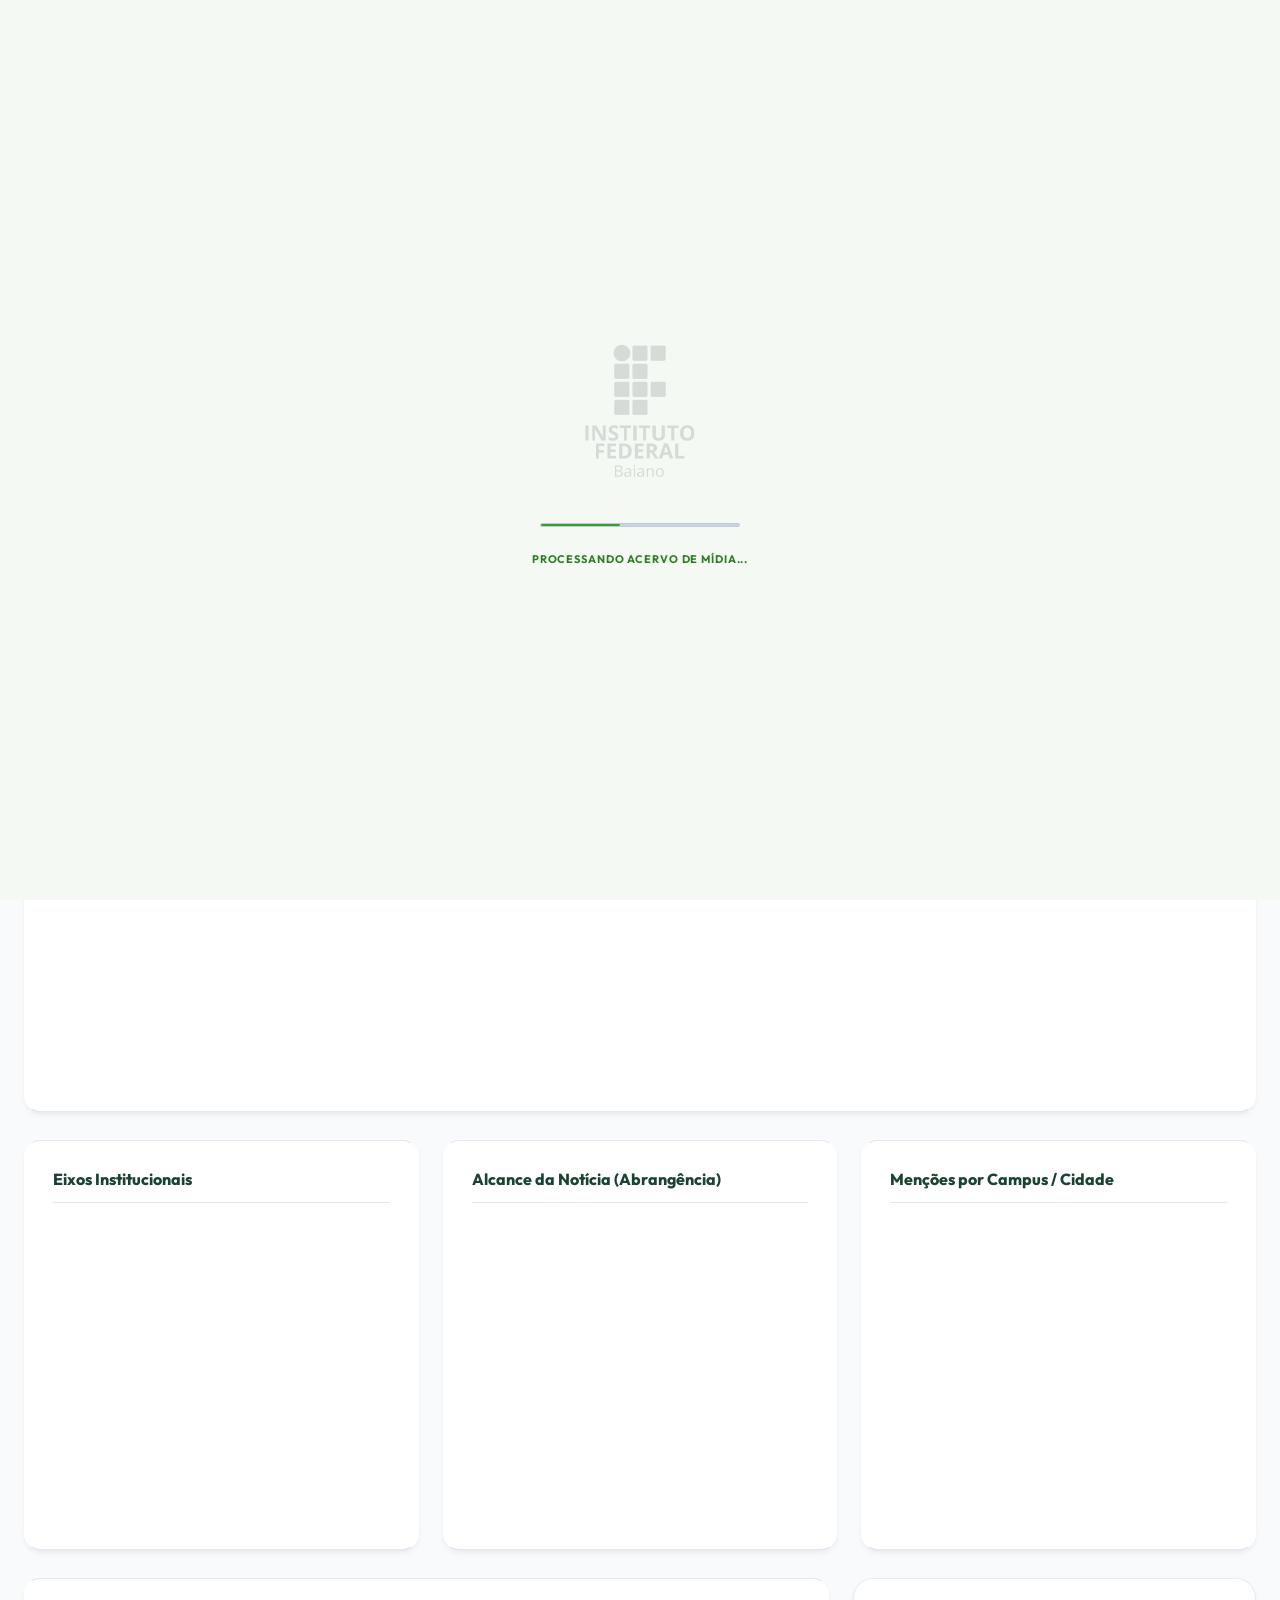
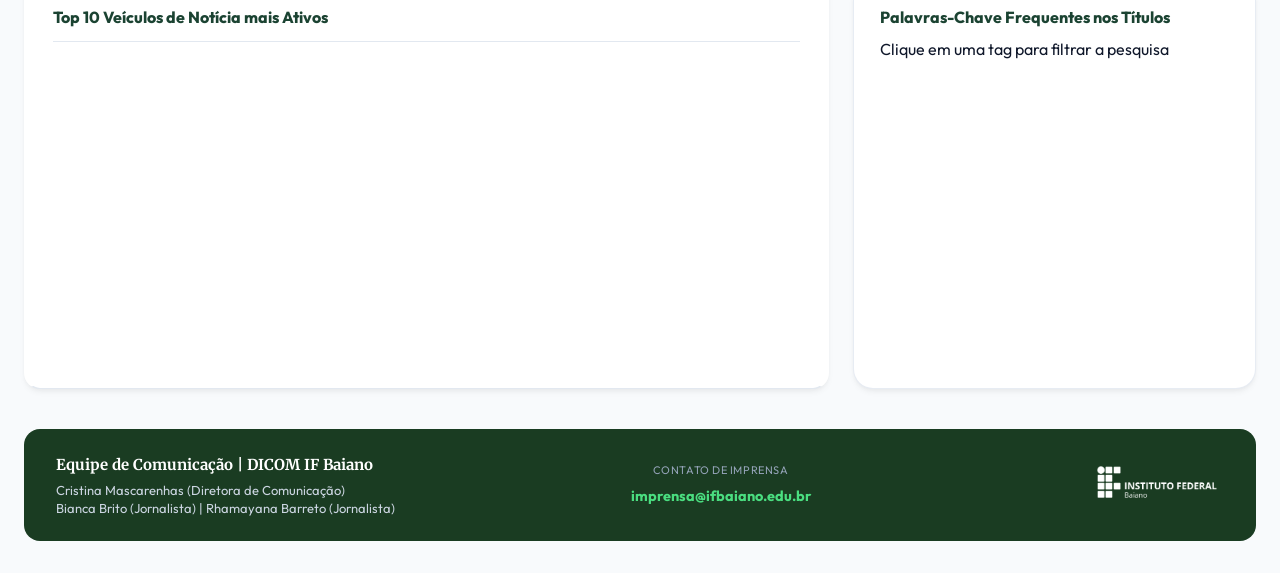
==== commit 2108adb1: "Add files via upload" ====
--- a/index.html
+++ b/index.html
@@ -164,6 +164,18 @@
 background: #0369a1;
 border: none;
 box-shadow: 0 4px 12px rgba(2, 132, 199, 0.2);
+}
+
+.btn-curadoria {
+background: #0d9488;
+border: none;
+color: #ffffff;
+}
+
+.btn-curadoria:hover {
+background: #0f766e;
+border: none;
+box-shadow: 0 4px 12px rgba(13, 148, 136, 0.25);
 }
 
 /* NAVIGATION TABS */
@@ -948,6 +960,10 @@
 </div>
 </div>
 <div class="header-actions">
+<a href="https://docs.google.com/document/d/1zsI6248qboGF5PVj8FM2O-GcIKCcaMC5whaifuR-EHg/edit?usp=sharing" target="_blank" rel="noopener noreferrer" class="btn btn-curadoria" style="text-decoration: none; display: inline-flex; align-items: center; gap: 8px;">
+<svg width="15" height="15" viewBox="0 0 24 24" fill="none" stroke="currentColor" stroke-width="2" stroke-linecap="round" stroke-linejoin="round"><path d="M14 2H6a2 2 0 0 0-2 2v16a2 2 0 0 0 2 2h12a2 2 0 0 0 2-2V8z"></path><polyline points="14 2 14 8 20 8"></polyline><line x1="16" y1="13" x2="8" y2="13"></line><line x1="16" y1="17" x2="8" y2="17"></line><polyline points="10 9 9 9 8 9"></polyline></svg>
+Planilha de Curadoria
+</a>
 <button class="btn btn-accent" onclick="abrirModalRelatorioMensal()"> Relatório Mensal DICOM</button>
 <button class="btn btn-accent" onclick="exportarCSV()"> Exportar Planilha Filtrada</button>
 <button class="btn btn-primary" onclick="prepararEImprimir()"> Imprimir Relatório</button>
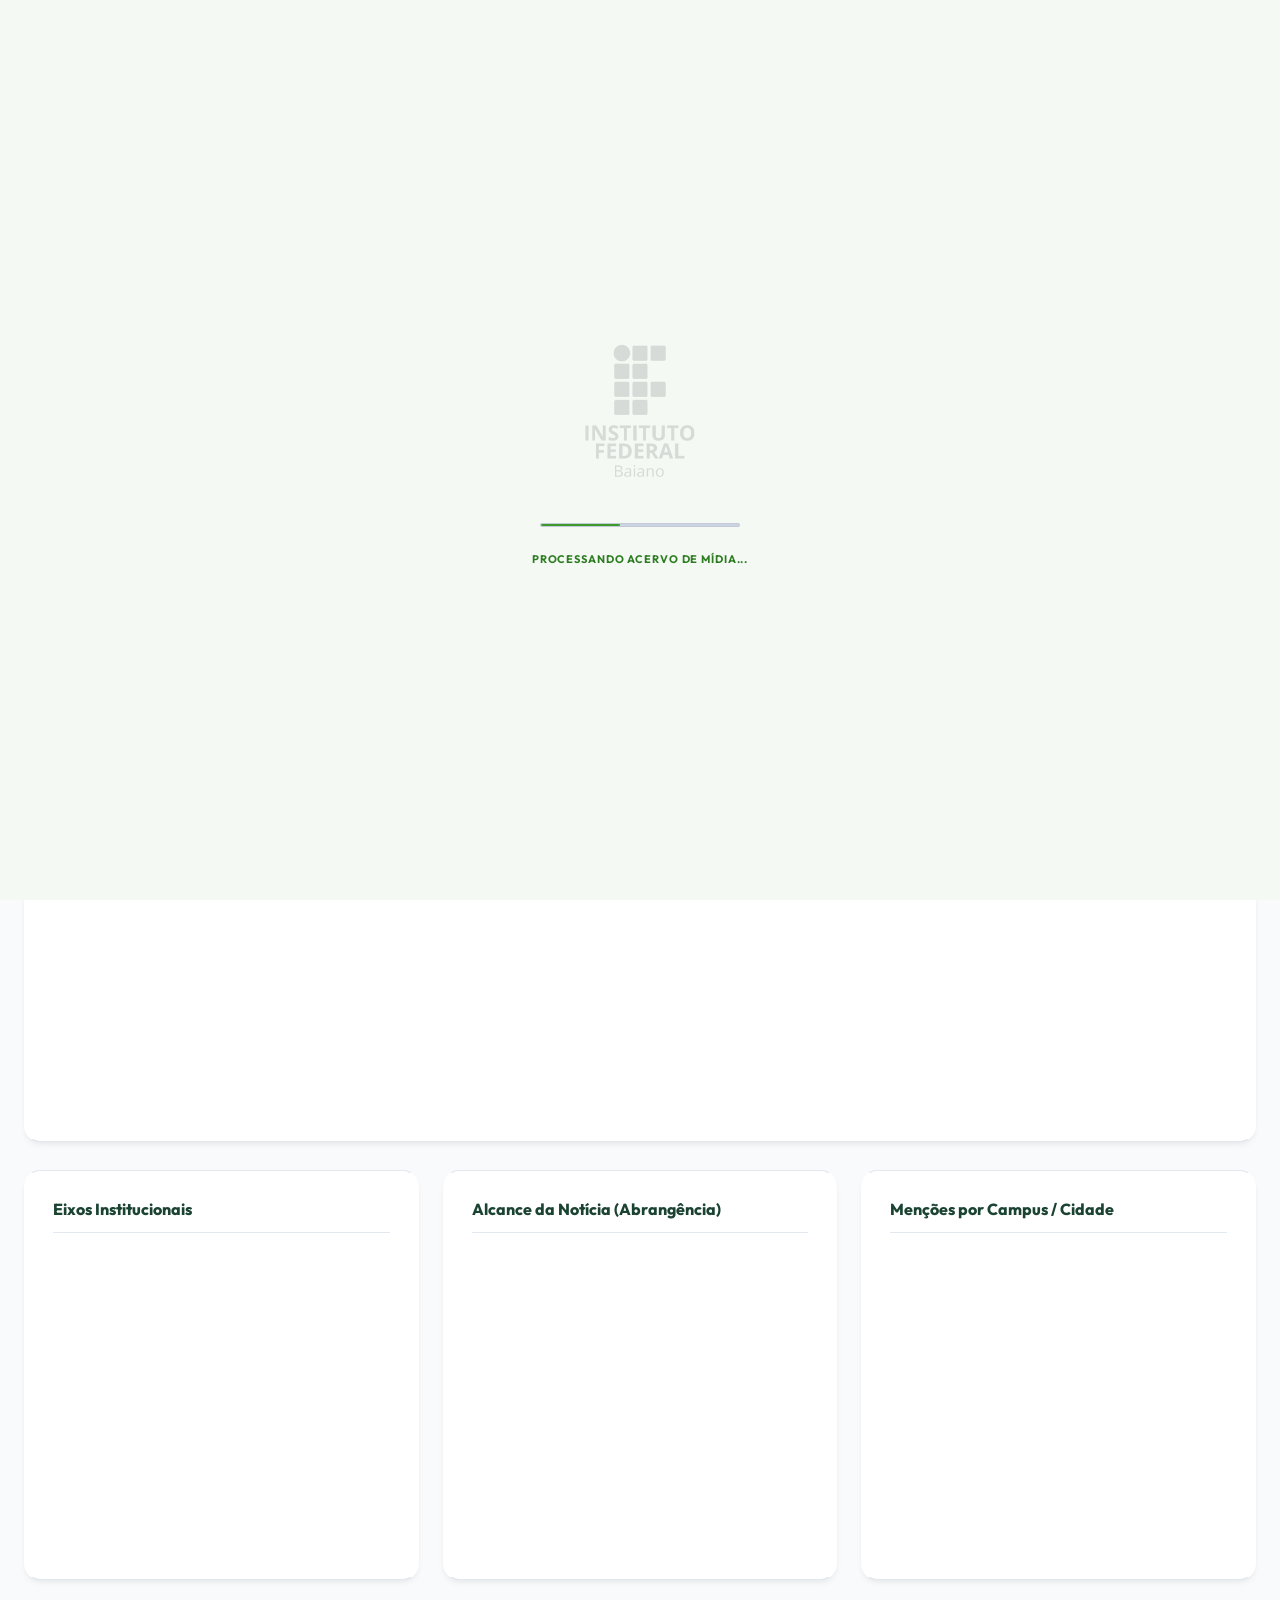
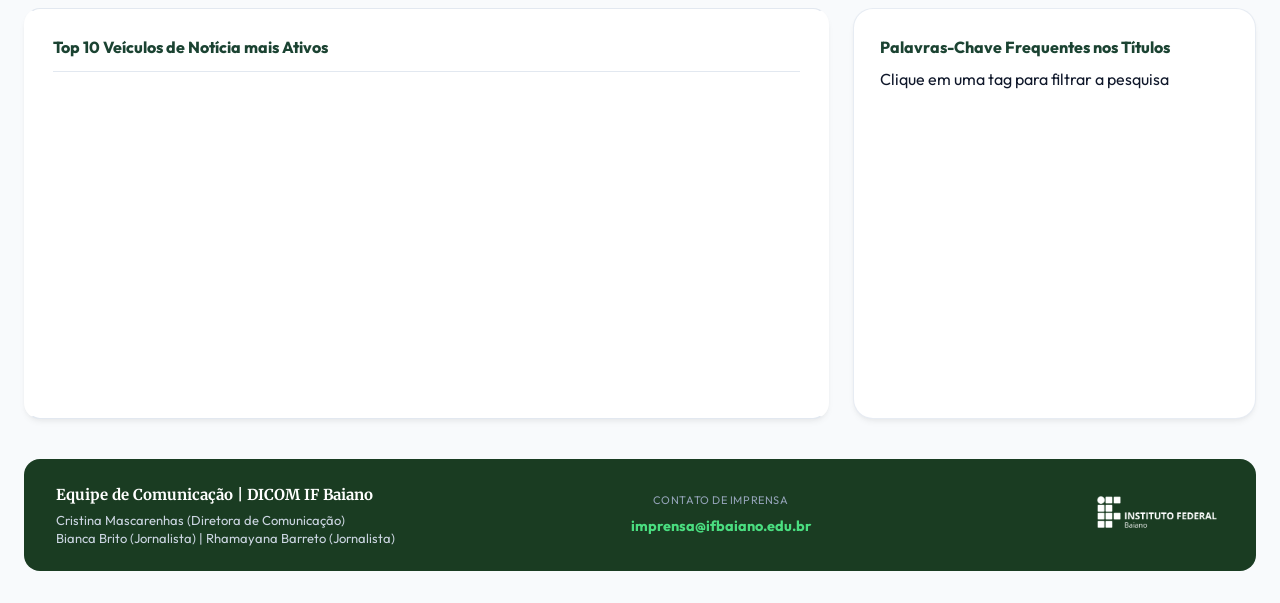
==== commit 66f34295: "Add files via upload" ====
--- a/index.html
+++ b/index.html
@@ -44,11 +44,189 @@
 background-color: var(--bg-main);
 color: var(--text-main);
 line-height: 1.6;
-padding: 32px 24px;
+padding: calc(38px + 24px) 24px 32px 24px;
 background-image: 
 radial-gradient(at 0% 0%, rgba(45, 106, 79, 0.03) 0px, transparent 50%),
 radial-gradient(at 100% 100%, rgba(217, 4, 41, 0.015) 0px, transparent 50%);
 background-attachment: fixed;
+transition: background-color 0.25s ease, color 0.25s ease;
+}
+
+/* Accessibility Bar */
+.accessibility-bar {
+  position: fixed;
+  top: 0;
+  left: 0;
+  right: 0;
+  z-index: 1100;
+  background: #0f172a;
+  color: #ffffff;
+  font-size: 0.75rem;
+  height: 38px;
+  border-bottom: 1.5px solid #3E9A2D;
+  box-shadow: 0 1px 3px rgba(0,0,0,0.15);
+}
+
+.acc-container {
+  max-width: 1440px;
+  width: 100%;
+  margin: 0 auto;
+  padding: 0 24px;
+  display: flex;
+  align-items: center;
+  justify-content: flex-start;
+  gap: 16px;
+  height: 100%;
+}
+
+.acc-label {
+  font-weight: 700;
+  letter-spacing: 0.5px;
+  color: #94a3b8;
+  text-transform: uppercase;
+  font-size: 0.7rem;
+}
+
+.acc-group {
+  display: flex;
+  align-items: center;
+  gap: 12px;
+}
+
+.font-controls {
+  display: flex;
+  align-items: center;
+  gap: 4px;
+}
+
+.acc-btn {
+  display: inline-flex;
+  align-items: center;
+  justify-content: center;
+  gap: 6px;
+  background: #ffffff !important;
+  color: #0f172a !important;
+  border: 1.5px solid #e2e8f0 !important;
+  border-radius: 6px;
+  padding: 2px 10px;
+  font-family: 'Outfit', sans-serif;
+  font-size: 0.75rem;
+  font-weight: 700;
+  cursor: pointer;
+  height: 26px;
+  transition: all 0.2s ease;
+  box-shadow: 0 1px 2px rgba(0,0,0,0.08);
+}
+
+.acc-btn svg {
+  stroke: #0f172a !important;
+}
+
+.acc-btn:hover {
+  background: #f4f9f4 !important;
+  border-color: #3E9A2D !important;
+  color: #2E7D22 !important;
+  box-shadow: 0 2px 4px rgba(62,154,45,0.15);
+}
+
+.acc-btn:hover svg {
+  stroke: #2E7D22 !important;
+}
+
+.acc-btn:active {
+  transform: scale(0.96);
+}
+
+/* HIGH CONTRAST MODE (WCAG 2.1 AAA) */
+body.high-contrast {
+  background-color: #000000 !important;
+  background-image: none !important;
+  color: #ffffff !important;
+}
+
+body.high-contrast .accessibility-bar {
+  background: #000000 !important;
+  border-bottom: 2px solid #ffff00 !important;
+}
+
+body.high-contrast .acc-label {
+  color: #ffff00 !important;
+}
+
+body.high-contrast .acc-btn {
+  background: #000000 !important;
+  color: #ffff00 !important;
+  border-color: #ffff00 !important;
+}
+
+body.high-contrast .acc-btn svg {
+  stroke: #ffff00 !important;
+}
+
+body.high-contrast header,
+body.high-contrast .card,
+body.high-contrast .filter-panel,
+body.high-contrast .table-container,
+body.high-contrast .metric-card,
+body.high-contrast .modal-content,
+body.high-contrast .tabs-nav {
+  background: #000000 !important;
+  color: #ffffff !important;
+  border: 1.5px solid #ffff00 !important;
+  box-shadow: none !important;
+}
+
+body.high-contrast .header-title h1,
+body.high-contrast .card-title,
+body.high-contrast .metric-value,
+body.high-contrast th,
+body.high-contrast strong {
+  color: #ffff00 !important;
+}
+
+body.high-contrast .header-title p,
+body.high-contrast .metric-label,
+body.high-contrast .text-muted,
+body.high-contrast td {
+  color: #ffffff !important;
+}
+
+body.high-contrast .tab-btn {
+  background: #000000 !important;
+  color: #ffffff !important;
+  border: 1.5px solid #ffffff !important;
+}
+
+body.high-contrast .tab-btn.active {
+  background: #ffff00 !important;
+  color: #000000 !important;
+  font-weight: 800 !important;
+  border-color: #ffff00 !important;
+}
+
+body.high-contrast a,
+body.high-contrast .btn-curadoria,
+body.high-contrast .btn-primary,
+body.high-contrast .btn-accent {
+  background: #000000 !important;
+  color: #ffff00 !important;
+  border: 1.5px solid #ffff00 !important;
+}
+
+body.high-contrast select,
+body.high-contrast input {
+  background: #000000 !important;
+  color: #ffffff !important;
+  border: 1.5px solid #ffff00 !important;
+}
+
+body.high-contrast th {
+  background: #111111 !important;
+  border-bottom: 2px solid #ffff00 !important;
+}
+
+body.high-contrast td {
+  border-bottom: 1px solid #333333 !important;
 }
 
 .container {
@@ -894,6 +1072,7 @@
 
 /* PRINT STYLES - Geral (nao relatorio mensal) */
 @media print {
+    body:not(.imprimindo-relatorio-mensal) .accessibility-bar,
     body:not(.imprimindo-relatorio-mensal) .tabs-nav,
     body:not(.imprimindo-relatorio-mensal) .filter-panel,
     body:not(.imprimindo-relatorio-mensal) .paginacao,
@@ -934,6 +1113,24 @@
 </style>
 </head>
 <body>
+
+<!-- ============================== BARRA DE ACESSIBILIDADE ============================== -->
+<div class="accessibility-bar" role="region" aria-label="Acessibilidade">
+    <div class="acc-container">
+        <span class="acc-label">Acessibilidade:</span>
+        <div class="acc-group">
+            <button id="btn-contrast" class="acc-btn" onclick="toggleContraste()" aria-label="Alternar modo de alto contraste" title="Alto Contraste">
+                <svg width="16" height="16" viewBox="0 0 24 24" fill="none" stroke="currentColor" stroke-width="2"><circle cx="12" cy="12" r="10"/><path d="M12 2a10 10 0 0 1 0 20z"/></svg>
+                <span>Contraste</span>
+            </button>
+            <div class="font-controls">
+                <button id="btn-font-dec" class="acc-btn" onclick="ajustarFonte(-5)" aria-label="Diminuir fonte" title="Diminuir Fonte">A−</button>
+                <button id="btn-font-normal" class="acc-btn" onclick="ajustarFonte(0)" aria-label="Fonte padrão" title="Fonte Padrão">A</button>
+                <button id="btn-font-inc" class="acc-btn" onclick="ajustarFonte(5)" aria-label="Aumentar fonte" title="Aumentar Fonte">A+</button>
+            </div>
+        </div>
+    </div>
+</div>
 
 <!-- Global loading indicator -->
 <div id="loading-global" class="loading-overlay">
@@ -2270,12 +2467,30 @@
 // Acessibilidade (A11y)
 let fontScale = 100;
 function ajustarFonte(delta) {
-fontScale = Math.min(135, Math.max(90, fontScale + delta));
-document.documentElement.style.fontSize = fontScale + '%';
+    if (delta === 0) {
+        fontScale = 100;
+    } else {
+        fontScale = Math.min(135, Math.max(90, fontScale + delta));
+    }
+    document.documentElement.style.fontSize = fontScale + '%';
+    try { localStorage.setItem('clipping-font-scale', fontScale); } catch (e) {}
 }
 function toggleContraste() {
-document.body.classList.toggle('high-contrast');
-}
+    const isHigh = document.body.classList.toggle('high-contrast');
+    try { localStorage.setItem('clipping-high-contrast', isHigh ? 'true' : 'false'); } catch (e) {}
+}
+
+// Restaurar preferências salvas de acessibilidade
+try {
+    if (localStorage.getItem('clipping-high-contrast') === 'true') {
+        document.body.classList.add('high-contrast');
+    }
+    const savedScale = localStorage.getItem('clipping-font-scale');
+    if (savedScale) {
+        fontScale = parseInt(savedScale, 10);
+        document.documentElement.style.fontSize = fontScale + '%';
+    }
+} catch (e) {}
 
 
 
